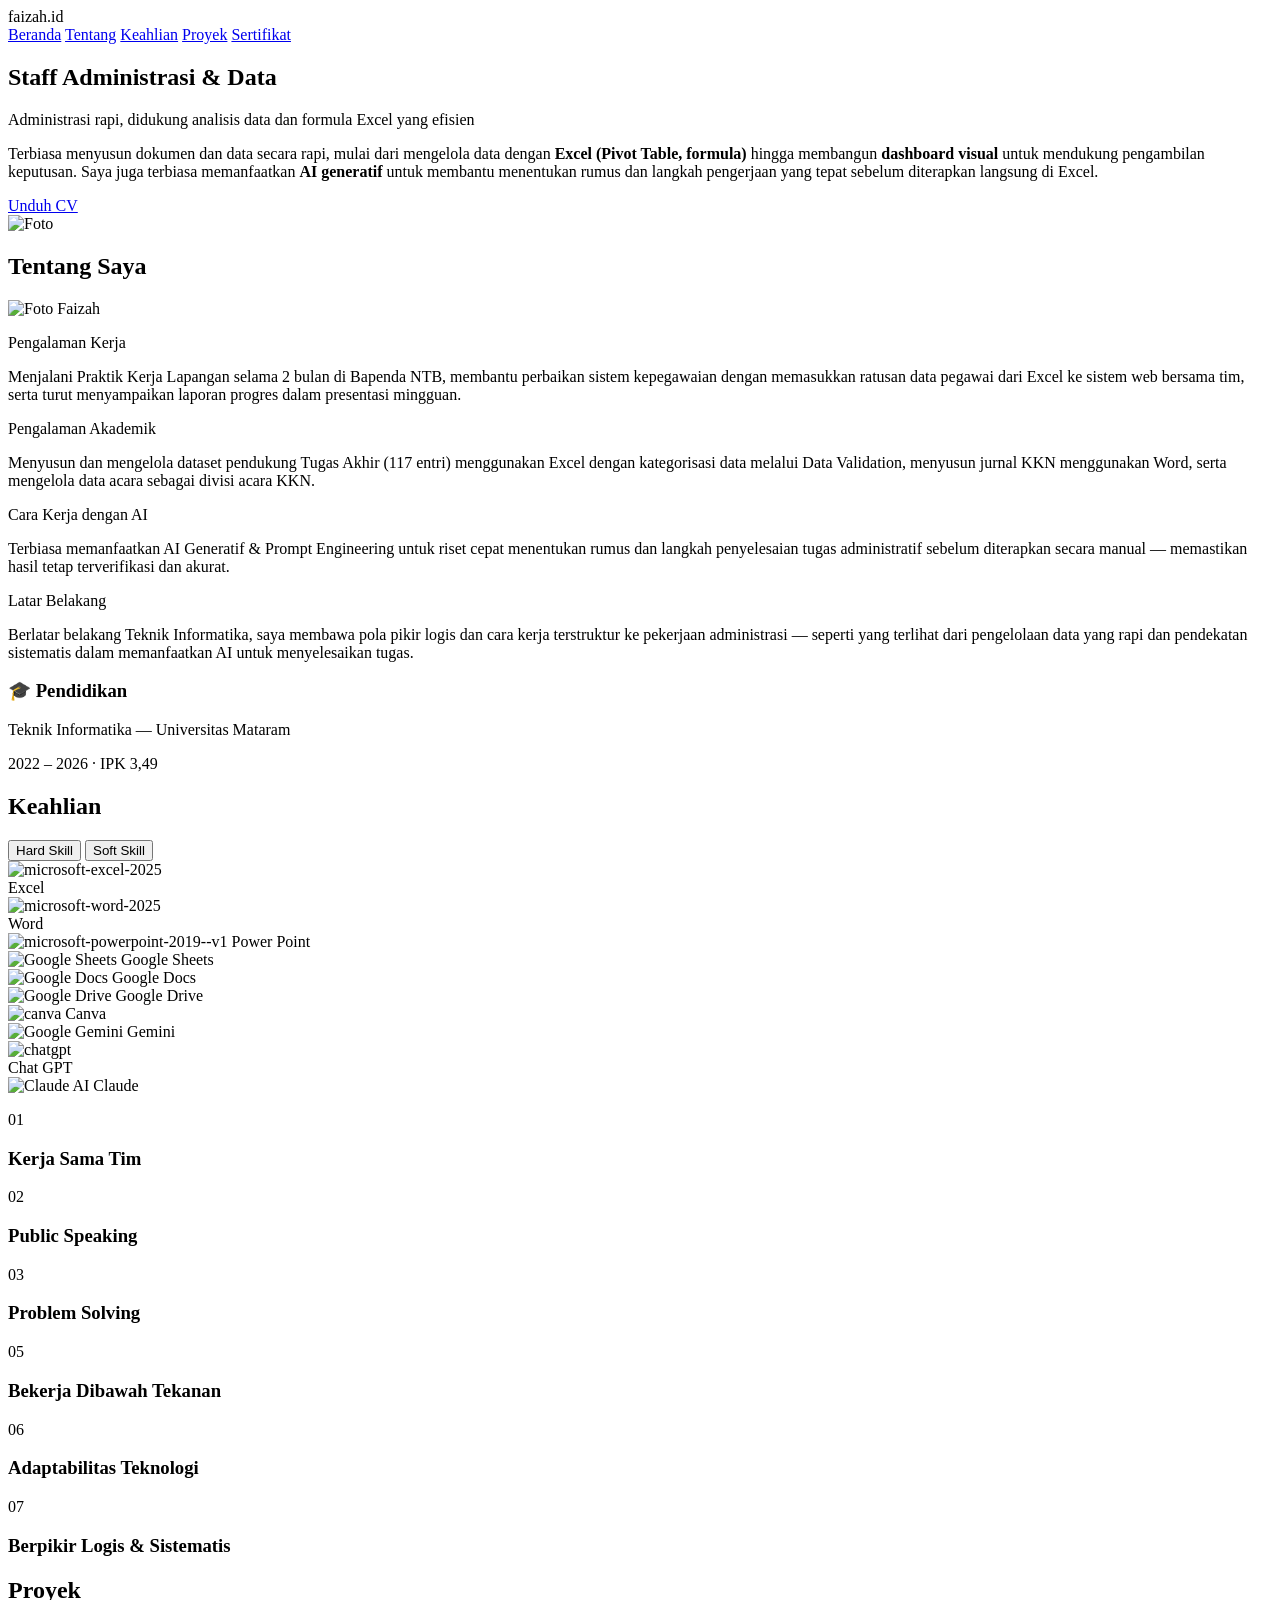
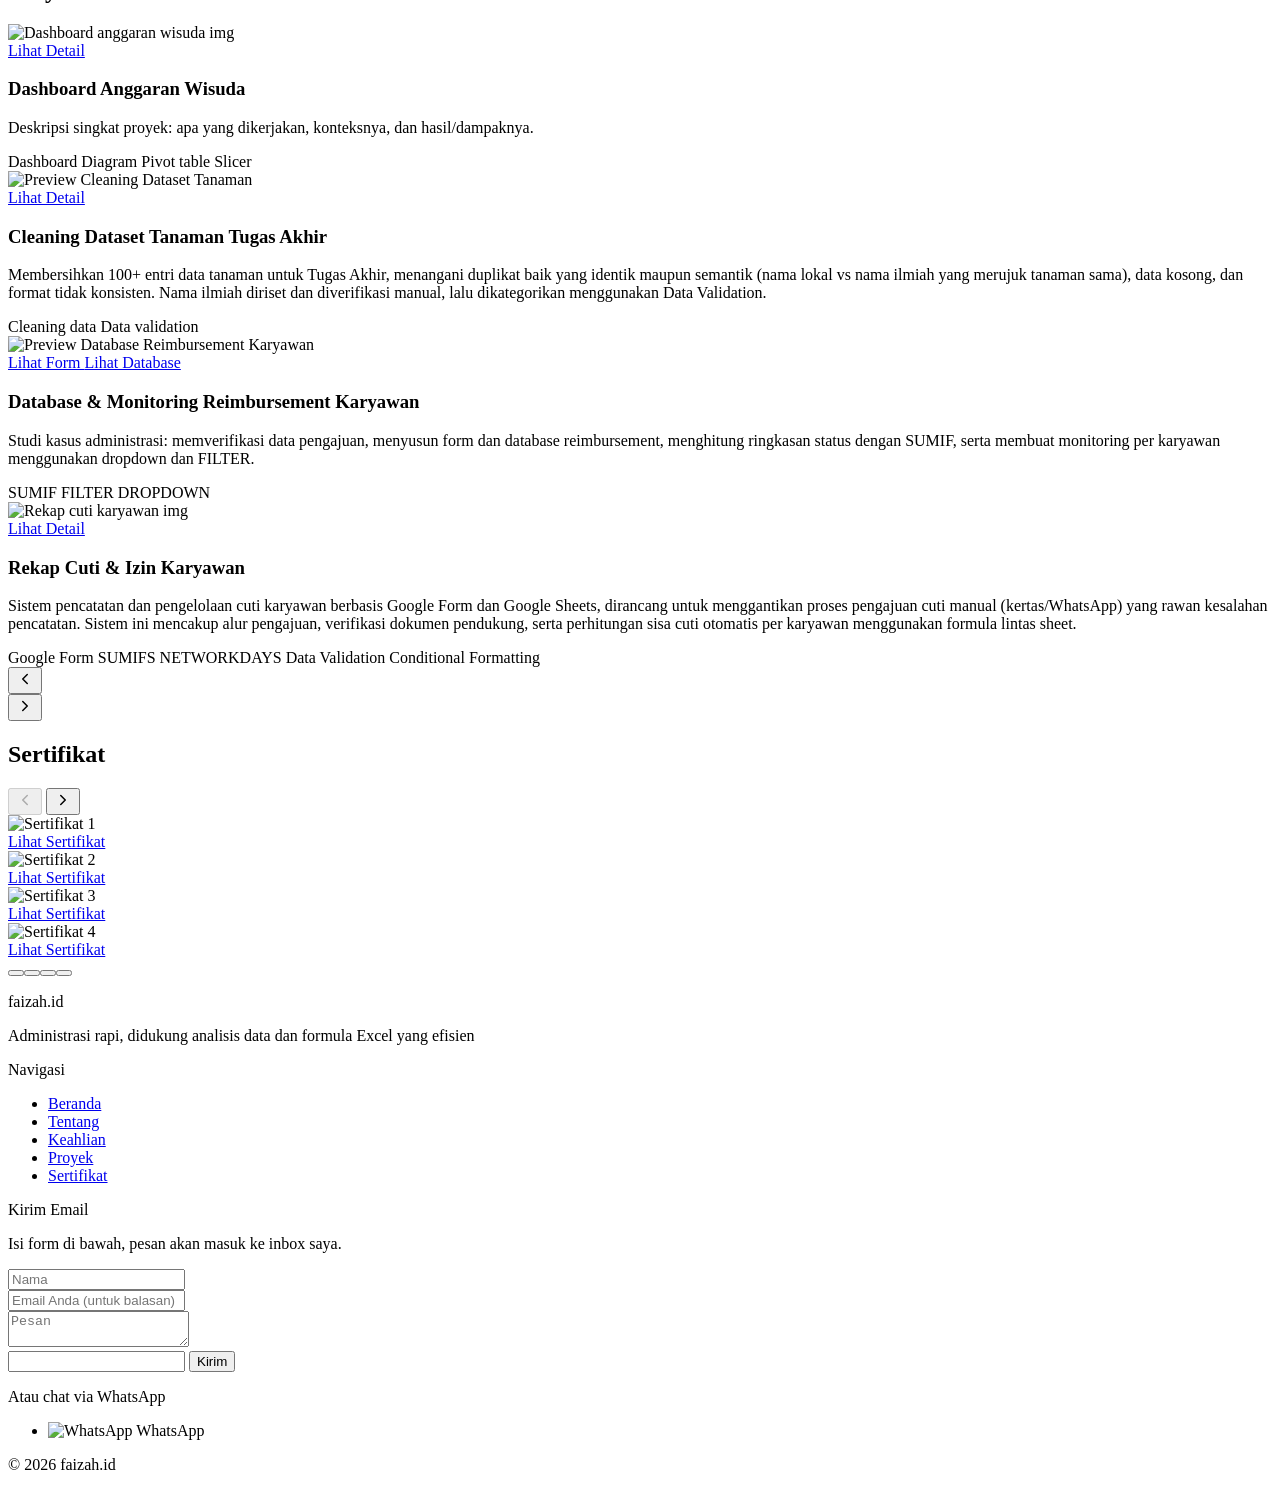
==== index.html @ d1ff630a "update" ====
<!DOCTYPE html>
<html lang="id">
<head>
  <meta charset="UTF-8" />
  <meta name="viewport" content="width=device-width, initial-scale=1.0" />
  <title>Faizah Portofolio</title>
  <link rel="stylesheet" href="./output.css" />
</head>
<body class="font-body antialiased">

  <!-- NAVBAR -->
<header class="sticky top-0 z-50 bg-paper/90 backdrop-blur border-b border-line">
  <nav class="max-w-5xl mx-auto flex items-center justify-between px-6 py-4">
    <span class="font-mono text-sm tracking-widest text-folder">faizah.id</span>
    <div class="hidden sm:flex gap-1">
      <a href="#beranda" data-nav-link class="nav-link px-4 py-2 text-sm font-medium border-b-2 border-transparent text-ink/70 hover:text-ink transition">Beranda</a>
      <a href="#tentang" data-nav-link class="nav-link px-4 py-2 text-sm font-medium border-b-2 border-transparent text-ink/70 hover:text-ink transition">Tentang</a>
      <a href="#keahlian" data-nav-link class="nav-link px-4 py-2 text-sm font-medium border-b-2 border-transparent text-ink/70 hover:text-ink transition">Keahlian</a>
      <a href="#proyek" data-nav-link class="nav-link px-4 py-2 text-sm font-medium border-b-2 border-transparent text-ink/70 hover:text-ink transition">Proyek</a>
      <a href="#sertifikat" data-nav-link class="nav-link px-4 py-2 text-sm font-medium border-b-2 border-transparent text-ink/70 hover:text-ink transition">Sertifikat</a>
    </div>
  </nav>
</header>

  <main>
    <!-- ========== BERANDA ========== -->
    <section id="beranda" class="max-w-5xl mx-auto px-6 pt-20 pb-24">
      <div class="grid sm:grid-cols-[1fr_auto] gap-10 items-center">
        <div>
          <h1 class="font-display text-4xl sm:text-5xl leading-tight text-ink mb-3">
            Staff Administrasi & Data
          </h1>
            <p class="text-lg sm:text-xl text-folder font-medium mb-6">
              Administrasi rapi, didukung analisis data dan formula Excel yang efisien
            </p>
            <p class="text-ink/70 max-w-lg mb-8 leading-relaxed text-justify">
              Terbiasa menyusun dokumen dan data secara rapi, mulai dari mengelola data dengan
              <strong class="text-ink font-semibold">Excel (Pivot Table, formula)</strong> hingga membangun
              <strong class="text-ink font-semibold">dashboard visual</strong> untuk mendukung pengambilan keputusan.
              Saya juga terbiasa memanfaatkan <strong class="text-ink font-semibold">AI generatif</strong> untuk membantu
              menentukan rumus dan langkah pengerjaan yang tepat sebelum diterapkan langsung di Excel.
            </p>
          <a href="asset/CV_Faizah_Admin_V1.pdf" download
             class="inline-flex items-center gap-2 bg-folder text-paper px-6 py-3 rounded-full font-semibold hover:bg-ink transition">
            Unduh CV
          </a>
        </div>

        <!-- Foto -->
        <div class="justify-self-center sm:justify-self-end">
          <div class="w-56 sm:w-72 aspect-[4/5] rounded-2xl overflow-hidden shadow-xl">
            <img src="img/my formal pic.png" alt="Foto" class="w-full h-full object-cover object-top" />
          </div>
        </div>
      </div>
    </section>

    <!-- ========== TENTANG SAYA ========== -->
    <section id="tentang" class="border-t border-line bg-white/40">
      <div class="max-w-5xl mx-auto px-6 py-20">
        <h2 class="font-display text-3xl text-ink mb-10">Tentang Saya</h2>
        <div class="grid sm:grid-cols-[240px_1fr] gap-10">

          <!-- Foto -->
          <div class="sm:sticky sm:top-24 self-start flex justify-center">
            <div class="flex flex-col items-center">
              <!-- Tali lanyard: lebih tipis & panjang -->
              <div class="w-3 h-24 bg-folder rounded-t-full"></div>
              <div class="w-56 bg-white rounded-xl shadow-2xl overflow-hidden pb-4 -mt-1"> <!-- Body Card/Badan Kartu -->

                <div class="flex justify-center pt-4 pb-3"> <!-- Lubang buat tali lanyard nya -->
                  <div class="w-9 h-3.5 rounded-full border-2 border-line bg-paper"></div>
                </div>
                <div class="px-3"> <!-- Foto -->
                  <div class="aspect-[4/5] rounded-md overflow-hidden">
                    <img src="img/my formal pic.png" alt="Foto Faizah"
                        class="w-full h-full object-cover object-top" />
                  </div>
                </div>

              </div>
            </div>
          </div>

          <!-- Teks -->
          <div>
            <div class="space-y-4">
              <div class="border-l-2 border-folder pl-4">
                <p class="font-mono text-xs text-stamp uppercase tracking-wide mb-1">Pengalaman Kerja</p>
                <p class="text-ink/70 leading-relaxed">
                  Menjalani Praktik Kerja Lapangan selama 2 bulan di
                  <span class="font-semibold text-ink">Bapenda NTB</span>, membantu perbaikan sistem
                  kepegawaian dengan memasukkan ratusan data pegawai dari Excel ke sistem web bersama
                  tim, serta turut menyampaikan laporan progres dalam presentasi mingguan.
                </p>
              </div>

              <div class="border-l-2 border-folder pl-4">
                <p class="font-mono text-xs text-stamp uppercase tracking-wide mb-1">Pengalaman Akademik</p>
                <p class="text-ink/70 leading-relaxed">
                  Menyusun dan mengelola dataset pendukung Tugas Akhir (117 entri) menggunakan
                  <span class="font-semibold text-ink">Excel</span> dengan kategorisasi data melalui
                  Data Validation, menyusun <span class="font-semibold text-ink">jurnal KKN</span>
                  menggunakan <span class="font-semibold text-ink">Word</span>, serta mengelola data
                  acara sebagai divisi acara KKN.
                </p>
              </div>

              <div class="border-l-2 border-folder pl-4">
                <p class="font-mono text-xs text-stamp uppercase tracking-wide mb-1">Cara Kerja dengan AI</p>
                <p class="text-ink/70 leading-relaxed">
                  Terbiasa memanfaatkan <span class="font-semibold text-ink">AI Generatif & Prompt Engineering</span>
                  untuk riset cepat menentukan rumus dan langkah penyelesaian tugas administratif
                  sebelum diterapkan secara manual — memastikan hasil tetap terverifikasi dan akurat.
                </p>
              </div>

              <div class="border-l-2 border-folder pl-4">
                <p class="font-mono text-xs text-stamp uppercase tracking-wide mb-1">Latar Belakang</p>
                <p class="text-ink/70 leading-relaxed">
                  Berlatar belakang <span class="font-semibold text-ink">Teknik Informatika</span>,
                  saya membawa pola pikir logis dan cara kerja terstruktur ke pekerjaan administrasi
                  — seperti yang terlihat dari pengelolaan data yang rapi dan pendekatan sistematis
                  dalam memanfaatkan AI untuk menyelesaikan tugas.
                </p>
              </div>

            </div>

            <!-- Pendidikan -->
            <div class="pt-8 mt-8 border-t border-line">
              <h3 class="font-mono text-xs text-stamp uppercase tracking-wide mb-2">🎓 Pendidikan</h3>
              <p class="text-ink font-medium leading-relaxed">
                Teknik Informatika &mdash; Universitas Mataram
              </p>
              <p class="text-ink/60 text-sm mt-1">2022 &ndash; 2026 &middot; IPK 3,49</p>
            </div>
          </div>

        </div>
      </div>
    </section>

    <!-- ========== KEAHLIAN ========== -->
    <section id="keahlian" class="border-t border-line">
      <div class="max-w-5xl mx-auto px-6 py-20">
        <h2 class="font-display text-3xl text-ink mb-8">Keahlian</h2>

        <!-- Tab switcher -->
        <div class="flex gap-2 mb-12 border-b border-line">
          <button type="button" data-tab="hard"
            class="tab-btn px-5 py-3 font-mono text-xs tracking-[0.2em] uppercase text-ink border-b-2 border-folder -mb-px">
            Hard Skill
          </button>
          <button type="button" data-tab="soft"
            class="tab-btn px-5 py-3 font-mono text-xs tracking-[0.2em] uppercase text-ink/50 border-b-2 border-transparent -mb-px hover:text-ink/80 transition">
            Soft Skill
          </button>
        </div>

        <!-- HARD SKILL -->
        <div id="panel-hard" class="tab-panel">
          <div class="flex flex-wrap gap-x-10 gap-y-8 justify-start">

            <div class="group flex flex-col items-center gap-2 transition-transform duration-300 hover:-translate-y-2">
              <div class="w-12 h-12 flex items-center justify-center">
                <img src="https://img.icons8.com/color/48/microsoft-excel-2025.png" alt="microsoft-excel-2025" class="w-12 h-12 drop-shadow-md" />
              </div>
              <span class="text-xs text-ink/60 group-hover:text-ink transition">Excel</span>
            </div>

            <div class="group flex flex-col items-center gap-2 transition-transform duration-300 hover:-translate-y-2">
              <div class="w-12 h-12 flex items-center justify-center">
                <img src="https://img.icons8.com/fluency/48/microsoft-word-2025.png" alt="microsoft-word-2025" class="w-12 h-12 drop-shadow-md" />
              </div>
              <span class="text-xs text-ink/60 group-hover:text-ink transition">Word</span>
            </div>

            <div class="group flex flex-col items-center gap-2 transition-transform duration-300 hover:-translate-y-2">
              <img src="https://img.icons8.com/color/48/microsoft-powerpoint-2019--v1.png" alt="microsoft-powerpoint-2019--v1" class="w-12 h-12 drop-shadow-md" />
              <span class="text-xs text-ink/60 group-hover:text-ink transition">Power Point</span>
            </div>

            <div class="group flex flex-col items-center gap-2 transition-transform duration-300 hover:-translate-y-2">
              <img src="https://cdn.simpleicons.org/googlesheets" alt="Google Sheets" class="w-12 h-12 drop-shadow-md" />
              <span class="text-xs text-ink/60 group-hover:text-ink transition">Google Sheets</span>
            </div>

            <div class="group flex flex-col items-center gap-2 transition-transform duration-300 hover:-translate-y-2">
              <img src="https://cdn.simpleicons.org/googledocs" alt="Google Docs" class="w-12 h-12 drop-shadow-md" />
              <span class="text-xs text-ink/60 group-hover:text-ink transition">Google Docs</span>
            </div>

            <div class="group flex flex-col items-center gap-2 transition-transform duration-300 hover:-translate-y-2">
              <img src="https://img.icons8.com/color/48/google-drive--v1.png" alt="Google Drive" class="w-12 h-12 drop-shadow-md" />
              <span class="text-xs text-ink/60 group-hover:text-ink transition">Google Drive</span>
            </div>

            <div class="group flex flex-col items-center gap-2 transition-transform duration-300 hover:-translate-y-2">
              <img src="https://img.icons8.com/fluency/48/canva.png" alt="canva" class="w-12 h-12 drop-shadow-md" />
              <span class="text-xs text-ink/60 group-hover:text-ink transition">Canva</span>
            </div>

            <div class="group flex flex-col items-center gap-2 transition-transform duration-300 hover:-translate-y-2">
              <img src="https://cdn.simpleicons.org/googlegemini" alt="Google Gemini" class="w-12 h-12 drop-shadow-md" />
              <span class="text-xs text-ink/60 group-hover:text-ink transition">Gemini</span>
            </div>

            <div class="group flex flex-col items-center gap-2 transition-transform duration-300 hover:-translate-y-2">
              <div class="w-12 h-12 flex items-center justify-center">
                <img src="https://img.icons8.com/ios/50/chatgpt.png" alt="chatgpt" class="w-12 h-12 drop-shadow-md" />
              </div>
              <span class="text-xs text-ink/60 group-hover:text-ink transition">Chat GPT</span>
            </div>

            <div class="group flex flex-col items-center gap-2 transition-transform duration-300 hover:-translate-y-2">
              <img src="https://cdn.simpleicons.org/claude" alt="Claude AI" class="w-12 h-12 drop-shadow-md" />
              <span class="text-xs text-ink/60 group-hover:text-ink transition">Claude</span>
            </div>

            <!-- <div class="group flex flex-col items-center gap-2 transition-transform duration-300 hover:-translate-y-2">
              <img src="https://img.icons8.com/color/48/trello.png" alt="trello" class="w-12 h-12 drop-shadow-md" />
              <span class="text-xs text-ink/60 group-hover:text-ink transition">Trello</span>
            </div> -->

          </div>
        </div>

        <!-- SOFT SKILL -->
        <div id="panel-soft" class="tab-panel hidden">
          <div class="grid sm:grid-cols-3 gap-y-8 gap-x-6">

            <div class="border-l-2 border-ink/20 pl-4">
              <p class="font-mono text-xs text-stamp mb-1">01</p>
              <h3 class="font-medium text-ink">Kerja Sama Tim</h3>
            </div>

            <div class="border-l-2 border-ink/20 pl-4">
              <p class="font-mono text-xs text-stamp mb-1">02</p>
              <h3 class="font-medium text-ink">Public Speaking</h3>
            </div>

            <div class="border-l-2 border-ink/20 pl-4">
              <p class="font-mono text-xs text-stamp mb-1">03</p>
              <h3 class="font-medium text-ink">Problem Solving</h3>
            </div>

            <div class="border-l-2 border-ink/20 pl-4">
              <p class="font-mono text-xs text-stamp mb-1">05</p>
              <h3 class="font-medium text-ink">Bekerja Dibawah Tekanan</h3>
            </div>

            <div class="border-l-2 border-ink/20 pl-4">
              <p class="font-mono text-xs text-stamp mb-1">06</p>
              <h3 class="font-medium text-ink">Adaptabilitas Teknologi</h3>
            </div>

            <div class="border-l-2 border-ink/20 pl-4">
              <p class="font-mono text-xs text-stamp mb-1">07</p>
              <h3 class="font-medium text-ink">Berpikir Logis & Sistematis</h3>
            </div>

          </div>
        </div>

      </div>
    </section>

    <!-- ========== PROJECT ========== -->
    <section id="proyek" class="border-t border-line bg-white/40">
      <div class="max-w-5xl mx-auto px-6 py-20">
        <h2 class="font-display text-3xl text-ink mb-3">Proyek</h2>

        <div id="proyek-track" class="grid grid-cols-1 sm:grid-cols-2 gap-y-8 gap-x-6 items-stretch">

          <!-- Proyek 01 -->
          <div class="relative bg-white/70 border border-line rounded-xl p-4 sm:p-6 hover:shadow-lg transition group h-full flex flex-col">
            <div class="relative rounded-lg overflow-hidden border border-line mb-4">
              <img src="img/Dashboard anggaran wisuda.png" alt="Dashboard anggaran wisuda img"
                class="w-full h-auto object-cover">
              <div class="absolute inset-0 bg-ink/0 group-hover:bg-ink/70 transition duration-300 flex items-center justify-center gap-3 opacity-0 group-hover:opacity-100">
                <a href="https://docs.google.com/spreadsheets/d/1Yrrp0Q8QytsOPbEtKIxzC9AzaXpOcTlv3xAIYnbxeqE/edit?usp=sharing" target="_blank" rel="noopener"
                  class="font-mono text-xs uppercase tracking-wide bg-paper text-ink px-3 py-2 rounded-full hover:bg-stamp hover:text-paper transition">
                  Lihat Detail
                </a>
              </div>
            </div>
            <h3 class="font-display text-lg sm:text-xl text-ink mb-2">Dashboard Anggaran Wisuda</h3>
            <p class="text-ink/70 text-sm leading-relaxed mb-4">
              Deskripsi singkat proyek: apa yang dikerjakan, konteksnya, dan hasil/dampaknya.
            </p>
            <div class="flex flex-wrap gap-2 mt-auto">
              <span class="font-mono text-[11px] text-ink/60 border border-line rounded-full px-2.5 py-1">Dashboard</span>
              <span class="font-mono text-[11px] text-ink/60 border border-line rounded-full px-2.5 py-1">Diagram</span>
              <span class="font-mono text-[11px] text-ink/60 border border-line rounded-full px-2.5 py-1">Pivot table</span>
              <span class="font-mono text-[11px] text-ink/60 border border-line rounded-full px-2.5 py-1">Slicer</span>
            </div>
          </div>

          <!-- Proyek 02 -->
          <div class="relative bg-white/70 border border-line rounded-xl p-4 sm:p-6 hover:shadow-lg transition group h-full flex flex-col">
            <div class="relative rounded-lg overflow-hidden border border-line mb-4">
              <img src="img/dataset ta.png" alt="Preview Cleaning Dataset Tanaman"
                class="w-full h-auto object-cover">
              <div class="absolute inset-0 bg-ink/0 group-hover:bg-ink/70 transition duration-300 flex items-center justify-center gap-3 opacity-0 group-hover:opacity-100">
                <a href="https://docs.google.com/spreadsheets/d/1yTscXUXiSCeAkAlV5gm05zhw-xfwl49J/edit?usp=sharing&ouid=101377189574566930916&rtpof=true&sd=true" target="_blank" rel="noopener"
                  class="font-mono text-xs uppercase tracking-wide bg-paper text-ink px-3 py-2 rounded-full hover:bg-stamp hover:text-paper transition">
                  Lihat Detail
                </a>
              </div>
            </div>
            <h3 class="font-display text-lg sm:text-xl text-ink mb-2">Cleaning Dataset Tanaman Tugas Akhir</h3>
            <p class="text-ink/70 text-sm leading-relaxed mb-4">
              Membersihkan 100+ entri data tanaman untuk Tugas Akhir, menangani duplikat baik yang identik maupun semantik
              (nama lokal vs nama ilmiah yang merujuk tanaman sama), data kosong, dan format tidak konsisten. Nama ilmiah
              diriset dan diverifikasi manual, lalu dikategorikan menggunakan Data Validation.
            </p>
            <div class="flex flex-wrap gap-2 mt-auto">
              <span class="font-mono text-[11px] text-ink/60 border border-line rounded-full px-2.5 py-1">Cleaning data</span>
              <span class="font-mono text-[11px] text-ink/60 border border-line rounded-full px-2.5 py-1">Data validation</span>
            </div>
          </div>

          <!-- Proyek 03 -->
          <div class="relative bg-white/70 border border-line rounded-xl p-4 sm:p-6 hover:shadow-lg transition group h-full flex flex-col">
            <div class="relative rounded-lg overflow-hidden border border-line mb-4">
              <img src="img/reimbursement-preview.png" alt="Preview Database Reimbursement Karyawan"
                class="w-full h-auto object-cover">
              <div class="absolute inset-0 bg-ink/0 group-hover:bg-ink/70 transition duration-300 flex items-center justify-center gap-3 opacity-0 group-hover:opacity-100">
                <a href="https://drive.google.com/file/d/1FpbFPKpKb0tJSlyMZDYEvzj8rvY9SXMG/view?usp=sharing" target="_blank" rel="noopener"
                  class="font-mono text-xs uppercase tracking-wide bg-paper text-ink px-3 py-2 rounded-full hover:bg-stamp hover:text-paper transition">
                  Lihat Form
                </a>
                <a href="https://docs.google.com/spreadsheets/d/1JGG66uH0DVC92kK6Ur9WG70ARpMz9wiu/edit?usp=sharing&ouid=101377189574566930916&rtpof=true&sd=true" target="_blank" rel="noopener"
                  class="font-mono text-xs uppercase tracking-wide bg-paper text-ink px-3 py-2 rounded-full hover:bg-stamp hover:text-paper transition">
                  Lihat Database
                </a>
              </div>
            </div>
            <h3 class="font-display text-lg sm:text-xl text-ink mb-2">Database & Monitoring Reimbursement Karyawan</h3>
            <p class="text-ink/70 text-sm leading-relaxed mb-4">
              Studi kasus administrasi: memverifikasi data pengajuan, menyusun form dan database
              reimbursement, menghitung ringkasan status dengan SUMIF, serta membuat monitoring
              per karyawan menggunakan dropdown dan FILTER.
            </p>
            <div class="flex flex-wrap gap-2 mt-auto">
              <span class="font-mono text-[11px] text-ink/60 border border-line rounded-full px-2.5 py-1">SUMIF</span>
              <span class="font-mono text-[11px] text-ink/60 border border-line rounded-full px-2.5 py-1">FILTER</span>
              <span class="font-mono text-[11px] text-ink/60 border border-line rounded-full px-2.5 py-1">DROPDOWN</span>
            </div>
          </div>

          <!-- Proyek 04 -->
          <div class="relative bg-white/70 border border-line rounded-xl p-4 sm:p-6 hover:shadow-lg transition group h-full flex flex-col">
            <div class="relative rounded-lg overflow-hidden border border-line mb-4">
              <img src="img/cuti karyawan.png" alt="Rekap cuti karyawan img"
                class="w-full h-auto object-cover">
              <div class="absolute inset-0 bg-ink/0 group-hover:bg-ink/70 transition duration-300 flex items-center justify-center gap-3 opacity-0 group-hover:opacity-100">
                <a href="https://docs.google.com/spreadsheets/d/1zW0wtCckemQgZEGk6Dw6CmnP6dt7Adti_k2T1EJnOD0/edit?usp=sharing" target="_blank" rel="noopener"
                  class="font-mono text-xs uppercase tracking-wide bg-paper text-ink px-3 py-2 rounded-full hover:bg-stamp hover:text-paper transition">
                  Lihat Detail
                </a>
              </div>
            </div>
            <h3 class="font-display text-lg sm:text-xl text-ink mb-2">Rekap Cuti & Izin Karyawan</h3>
            <p class="text-ink/70 text-sm leading-relaxed mb-4">
              Sistem pencatatan dan pengelolaan cuti karyawan berbasis Google Form dan Google Sheets, dirancang untuk menggantikan proses pengajuan cuti manual (kertas/WhatsApp) yang rawan kesalahan pencatatan.
              Sistem ini mencakup alur pengajuan, verifikasi dokumen pendukung, serta perhitungan sisa cuti otomatis per karyawan menggunakan formula lintas sheet.
            </p>
            <div class="flex flex-wrap gap-2 mt-auto">
              <span class="font-mono text-[11px] text-ink/60 border border-line rounded-full px-2.5 py-1">Google Form</span>
              <span class="font-mono text-[11px] text-ink/60 border border-line rounded-full px-2.5 py-1">SUMIFS</span>
              <span class="font-mono text-[11px] text-ink/60 border border-line rounded-full px-2.5 py-1">NETWORKDAYS</span>
              <span class="font-mono text-[11px] text-ink/60 border border-line rounded-full px-2.5 py-1">Data Validation</span>
              <span class="font-mono text-[11px] text-ink/60 border border-line rounded-full px-2.5 py-1">Conditional Formatting</span>
            </div>
          </div>

        </div>

        <!-- Pagination Proyek (otomatis muncul kalau proyek > 4) -->
        <div id="proyek-pagination" class="hidden items-center justify-center gap-4 mt-10">
          <button type="button" id="proyek-prev" aria-label="Proyek sebelumnya"
                  class="w-10 h-10 flex items-center justify-center rounded-full
                        bg-paper/90 border border-line text-ink/60
                        hover:bg-ink hover:text-paper hover:border-ink
                        disabled:opacity-30 disabled:pointer-events-none transition">
            <svg width="18" height="18" viewBox="0 0 24 24" fill="none" stroke="currentColor" stroke-width="2" stroke-linecap="round" stroke-linejoin="round">
              <polyline points="15 18 9 12 15 6"></polyline>
            </svg>
          </button>

          <div id="proyek-dots" class="flex items-center gap-2"></div>

          <button type="button" id="proyek-next" aria-label="Proyek selanjutnya"
                  class="w-10 h-10 flex items-center justify-center rounded-full
                        bg-paper/90 border border-line text-ink/60
                        hover:bg-ink hover:text-paper hover:border-ink
                        disabled:opacity-30 disabled:pointer-events-none transition">
            <svg width="18" height="18" viewBox="0 0 24 24" fill="none" stroke="currentColor" stroke-width="2" stroke-linecap="round" stroke-linejoin="round">
              <polyline points="9 18 15 12 9 6"></polyline>
            </svg>
          </button>
        </div>

      </div>
    </section>

    <!-- ========== SERTIFIKAT ========== -->
    <section id="sertifikat" class="border-t border-line bg-white/40">
      <div class="max-w-5xl mx-auto px-6 py-20">
        <h2 class="font-display text-3xl text-ink mb-10">Sertifikat</h2>

        <div class="relative max-w-2xl mx-auto">

          <!-- Panah kiri / Previous -->
          <button type="button" id="cert-prev" aria-label="Sertifikat sebelumnya"
                  class="absolute left-0 sm:-left-14 top-1/2 -translate-y-1/2 z-10
                         w-10 h-10 flex items-center justify-center rounded-full
                         bg-paper/90 border border-line text-ink/60
                         hover:bg-ink hover:text-paper hover:border-ink
                         disabled:opacity-30 disabled:pointer-events-none transition">
            <svg width="18" height="18" viewBox="0 0 24 24" fill="none" stroke="currentColor" stroke-width="2" stroke-linecap="round" stroke-linejoin="round">
              <polyline points="15 18 9 12 15 6"></polyline>
            </svg>
          </button>

          <!-- Panah kanan / Next-->
          <button type="button" id="cert-next" aria-label="Sertifikat selanjutnya"
                  class="absolute right-0 sm:-right-14 top-1/2 -translate-y-1/2 z-10
                         w-10 h-10 flex items-center justify-center rounded-full
                         bg-paper/90 border border-line text-ink/60
                         hover:bg-ink hover:text-paper hover:border-ink
                         disabled:opacity-30 disabled:pointer-events-none transition">
            <svg width="18" height="18" viewBox="0 0 24 24" fill="none" stroke="currentColor" stroke-width="2" stroke-linecap="round" stroke-linejoin="round">
              <polyline points="9 18 15 12 9 6"></polyline>
            </svg>
          </button>

          <!-- Gambar sertifikat & Link -->
          <div class="cert-page relative rounded-xl overflow-hidden border border-line shadow-lg group" data-page="1">
            <img src="img/Pivot table - myskill.png" alt="Sertifikat 1" class="w-full h-auto object-cover" />
            <div class="absolute inset-0 bg-ink/0 group-hover:bg-ink/70 transition duration-300 flex items-center justify-center opacity-0 group-hover:opacity-100">
              <a href="https://drive.google.com/file/d/1VvDACkk1XPNtqGVkRxUbU92-_Vt6lZ_T/view?usp=sharing" target="_blank" rel="noopener"
                 class="font-mono text-xs uppercase tracking-wide bg-paper text-ink px-4 py-2 rounded-full hover:bg-stamp hover:text-paper transition">
                Lihat Sertifikat
              </a>
            </div>
          </div>

          <div class="cert-page hidden relative rounded-xl overflow-hidden border border-line shadow-lg group" data-page="2">
            <img src="img/Simple learn-Introduction to MS Excel.jpg" alt="Sertifikat 2" class="w-full h-auto object-cover" />
            <div class="absolute inset-0 bg-ink/0 group-hover:bg-ink/70 transition duration-300 flex items-center justify-center opacity-0 group-hover:opacity-100">
              <a href="https://drive.google.com/file/d/15Qot26vr8VB9oXvzwuWy2qDZ7jJrytUg/view?usp=sharing" target="_blank" rel="noopener"
                 class="font-mono text-xs uppercase tracking-wide bg-paper text-ink px-4 py-2 rounded-full hover:bg-stamp hover:text-paper transition">
                Lihat Sertifikat
              </a>
            </div>
          </div>

          <div class="cert-page hidden relative rounded-xl overflow-hidden border border-line shadow-lg group" data-page="3">
            <img src="img/kepesertaan - yec.co.id.jpg" alt="Sertifikat 3" class="w-full h-auto object-cover" />
            <div class="absolute inset-0 bg-ink/0 group-hover:bg-ink/70 transition duration-300 flex items-center justify-center opacity-0 group-hover:opacity-100">
              <a href="https://drive.google.com/file/d/1k-FQVNGBjnyiEohbMYBVnamCLWzsC9UZ/view?usp=sharing" target="_blank" rel="noopener"
                 class="font-mono text-xs uppercase tracking-wide bg-paper text-ink px-4 py-2 rounded-full hover:bg-stamp hover:text-paper transition">
                Lihat Sertifikat
              </a>
            </div>
          </div>

          <div class="cert-page hidden relative rounded-xl overflow-hidden border border-line shadow-lg group" data-page="4">
            <img src="img/Simple learn-Excel Automation using ChatGPT.jpg" alt="Sertifikat 4" class="w-full h-auto object-cover" />
            <div class="absolute inset-0 bg-ink/0 group-hover:bg-ink/70 transition duration-300 flex items-center justify-center opacity-0 group-hover:opacity-100">
              <a href="https://drive.google.com/file/d/1YUZSyyD00BxmT_BsqkIpqy-JAt3euUTr/view?usp=sharing" target="_blank" rel="noopener"
                 class="font-mono text-xs uppercase tracking-wide bg-paper text-ink px-4 py-2 rounded-full hover:bg-stamp hover:text-paper transition">
                Lihat Sertifikat
              </a>
            </div>
          </div>

          <!-- Indikator titik -->
          <div id="cert-dots" class="flex items-center justify-center gap-2 mt-6"></div>

        </div>
      </div>
    </section>
  </main>

    <!-- ========== Footer ========== -->
    <footer class="border-t border-line bg-white/40">
      <div class="max-w-5xl mx-auto px-6 py-12">

        <div class="grid sm:grid-cols-3 gap-8 mb-8">
          <!-- Brand -->
          <div>
            <p class="font-mono text-sm tracking-widest text-folder mb-2">faizah.id</p>
            <p class="text-sm text-ink/60 leading-relaxed">
              Administrasi rapi, didukung analisis data dan formula Excel yang efisien
            </p>
          </div>

          <!-- Navigasi -->
          <div>
            <p class="font-mono text-xs text-stamp uppercase tracking-wide mb-3">Navigasi</p>
            <ul class="space-y-2 text-sm text-ink/60">
              <li><a href="#beranda" class="hover:text-ink transition">Beranda</a></li>
              <li><a href="#tentang" class="hover:text-ink transition">Tentang</a></li>
              <li><a href="#keahlian" class="hover:text-ink transition">Keahlian</a></li>
              <li><a href="#proyek" class="hover:text-ink transition">Proyek</a></li>
              <li><a href="#sertifikat" class="hover:text-ink transition">Sertifikat</a></li>
            </ul>
          </div>

          <!-- Kontak & Form -->
          <div>
            <p class="font-mono text-xs text-stamp uppercase tracking-wide mb-1">Kirim Email</p>
            <p class="text-xs text-ink/50 mb-3">Isi form di bawah, pesan akan masuk ke inbox saya.</p>

            <form action="https://formspree.io/f/xjybbaee" method="POST" class="space-y-3">
              <div>
                <input type="text" name="name" placeholder="Nama" required
                      class="w-full border border-line bg-white/80 px-3 py-2 text-sm rounded-lg
                              focus:outline-none focus:border-stamp/60 transition" />
              </div>
              <div>
                <input type="email" name="email" placeholder="Email Anda (untuk balasan)" required
                      class="w-full border border-line bg-white/80 px-3 py-2 text-sm rounded-lg
                              focus:outline-none focus:border-stamp/60 transition" />
              </div>
              <div>
                <textarea name="message" rows="2" placeholder="Pesan" required
                          class="w-full border border-line bg-white/80 px-3 py-2 text-sm rounded-lg
                                focus:outline-none focus:border-stamp/60 transition resize-none"></textarea>
              </div>
              <input type="text" name="_gotcha" class="hidden" tabindex="-1" autocomplete="off" />
              <button type="submit"
                      class="font-mono text-xs uppercase tracking-wide border border-ink/20 px-4 py-1.5 rounded-lg
                            hover:bg-ink hover:text-white transition">
                Kirim
              </button>
            </form>

            <!-- WhatsApp -->
            <div class="mt-4 pt-4 border-t border-line/40">
              <p class="text-xs text-ink/50 mb-2">Atau chat via WhatsApp</p>
              <ul class="space-y-2 text-sm text-ink/60">
                <li>
                  <a id="wa-link" class="hover:text-ink transition flex items-center gap-2 cursor-pointer">
                    <img src="https://cdn.simpleicons.org/whatsapp" alt="WhatsApp" class="w-4 h-4" />
                    <span>WhatsApp</span>
                  </a>
                </li>
              </ul>
            </div>

          </div>
        </div>

        <div class="pt-6 border-t border-line">
          <p class="text-sm text-ink/50 font-mono">
            &copy; 2026 faizah.id
          </p>
        </div>

      </div>
    </footer>

    <script>
      document.querySelectorAll('.tab-btn').forEach(btn => {
        btn.addEventListener('click', () => {
          document.querySelectorAll('.tab-btn').forEach(b => {
            b.classList.remove('text-ink', 'border-folder');
            b.classList.add('text-ink/50', 'border-transparent');
          });
          btn.classList.remove('text-ink/50', 'border-transparent');
          btn.classList.add('text-ink', 'border-folder');

          // Sembunyikan semua panel
          document.querySelectorAll('.tab-panel').forEach(p => p.classList.add('hidden'));
          // Tampilkan panel yang sesuai
          document.getElementById('panel-' + btn.dataset.tab).classList.remove('hidden');
        });
      });

      (function() {
        var encoded = ['KzYyODc4MjIz', 'MDgxNDY=']; 
        var full = atob(encoded[0] + encoded[1]); 

        var link = document.getElementById('wa-link');
        link.addEventListener('click', function(e) {
          e.preventDefault();
          window.open('https://wa.me/' + full, '_blank');
        });
      })();

      (function() {
        const pages = document.querySelectorAll('.cert-page');
        const total = pages.length;
        let current = 1;

        const prevBtn = document.getElementById('cert-prev');
        const nextBtn = document.getElementById('cert-next');
        const dotsContainer = document.getElementById('cert-dots');

        // Bikin titik indikator sejumlah total sertifikat
        for (let i = 1; i <= total; i++) {
          const dot = document.createElement('button');
          dot.type = 'button';
          dot.setAttribute('aria-label', 'Ke sertifikat ' + i);
          dot.className = 'cert-dot w-2 h-2 rounded-full bg-line transition';
          dot.addEventListener('click', () => { current = i; render(); });
          dotsContainer.appendChild(dot);
        }
        const dots = document.querySelectorAll('.cert-dot');

        function render() {
          pages.forEach(p => p.classList.toggle('hidden', Number(p.dataset.page) !== current));
          dots.forEach((d, i) => {
            d.classList.toggle('bg-folder', i + 1 === current);
            d.classList.toggle('w-6', i + 1 === current);
            d.classList.toggle('bg-line', i + 1 !== current);
          });
          prevBtn.disabled = current === 1;
          nextBtn.disabled = current === total;
        }

        prevBtn.addEventListener('click', () => { if (current > 1) { current--; render(); } });
        nextBtn.addEventListener('click', () => { if (current < total) { current++; render(); } });

        render();
      })();

      (function() {
        const perPage = 4;
        const track = document.getElementById('proyek-track');
        const items = Array.from(track.children);
        const total = items.length;

        // Kalau proyek 4 atau kurang, tidak perlu pagination sama sekali
        if (total <= perPage) return;

        const pageCount = Math.ceil(total / perPage);
        let current = 1;

        const pagination = document.getElementById('proyek-pagination');
        const prevBtn = document.getElementById('proyek-prev');
        const nextBtn = document.getElementById('proyek-next');
        const dotsContainer = document.getElementById('proyek-dots');

        pagination.classList.remove('hidden');
        pagination.classList.add('flex');

        for (let i = 1; i <= pageCount; i++) {
          const dot = document.createElement('button');
          dot.type = 'button';
          dot.setAttribute('aria-label', 'Ke halaman proyek ' + i);
          dot.className = 'proyek-dot w-2 h-2 rounded-full bg-line transition';
          dot.addEventListener('click', () => { current = i; render(); });
          dotsContainer.appendChild(dot);
        }
        const dots = document.querySelectorAll('.proyek-dot');

        function render() {
          items.forEach((item, idx) => {
            const page = Math.floor(idx / perPage) + 1;
            item.classList.toggle('hidden', page !== current);
          });
          dots.forEach((d, i) => {
            d.classList.toggle('bg-folder', i + 1 === current);
            d.classList.toggle('w-6', i + 1 === current);
            d.classList.toggle('bg-line', i + 1 !== current);
          });
          prevBtn.disabled = current === 1;
          nextBtn.disabled = current === pageCount;
        }

        prevBtn.addEventListener('click', () => { if (current > 1) { current--; render(); } });
        nextBtn.addEventListener('click', () => { if (current < pageCount) { current++; render(); } });

        render();
      })();

      (function() {
        const sections = document.querySelectorAll('main section[id]');
        const navLinks = document.querySelectorAll('.nav-link');

        function setActiveLink() {
          let currentSection = '';
          const scrollPos = window.scrollY + 120; // offset untuk sticky navbar

          sections.forEach(section => {
            const top = section.offsetTop;
            const height = section.offsetHeight;
            if (scrollPos >= top && scrollPos < top + height) {
              currentSection = section.getAttribute('id');
            }
          });

          navLinks.forEach(link => {
            link.classList.remove('text-ink', 'border-folder');
            link.classList.add('text-ink/70', 'border-transparent');

            if (link.getAttribute('href') === '#' + currentSection) {
              link.classList.remove('text-ink/70', 'border-transparent');
              link.classList.add('text-ink', 'border-folder');
            }
          });
        }

        window.addEventListener('scroll', setActiveLink);
        window.addEventListener('load', setActiveLink);
      })();
    </script>

</body>
</html>
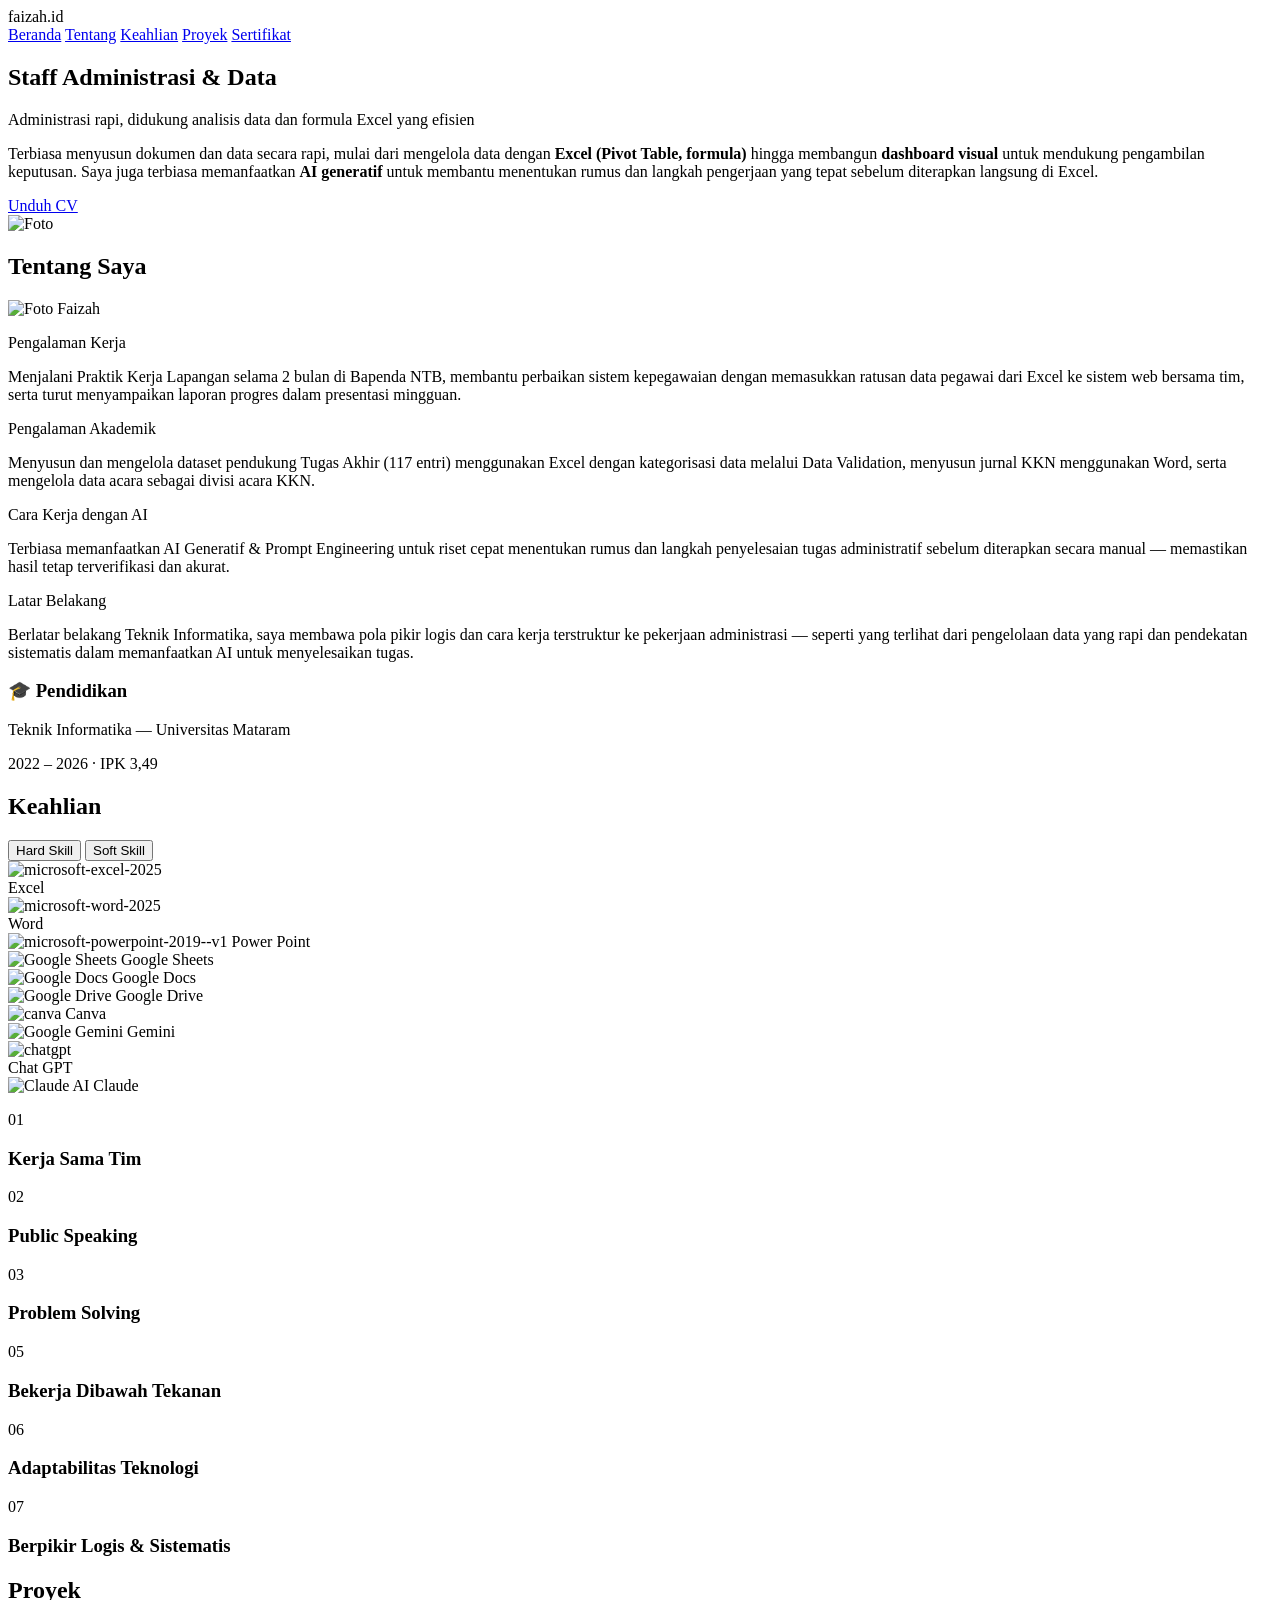
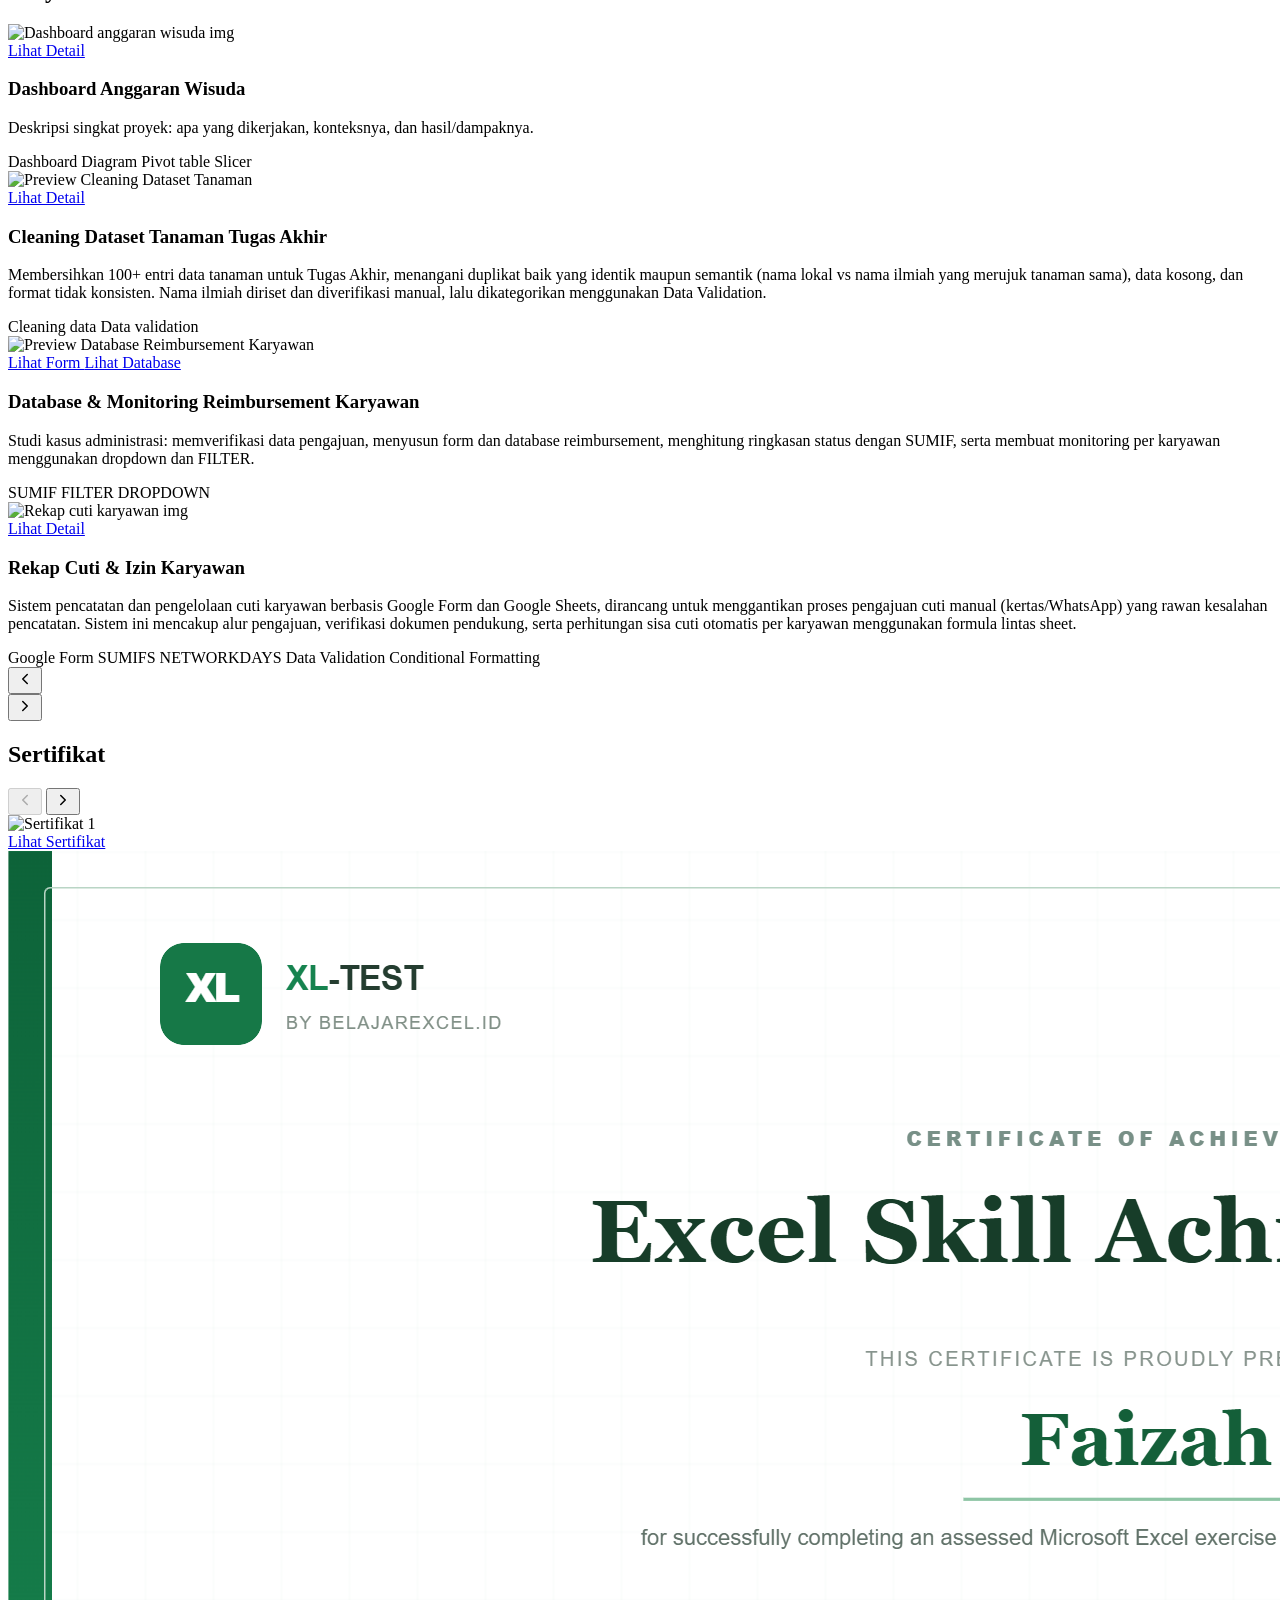
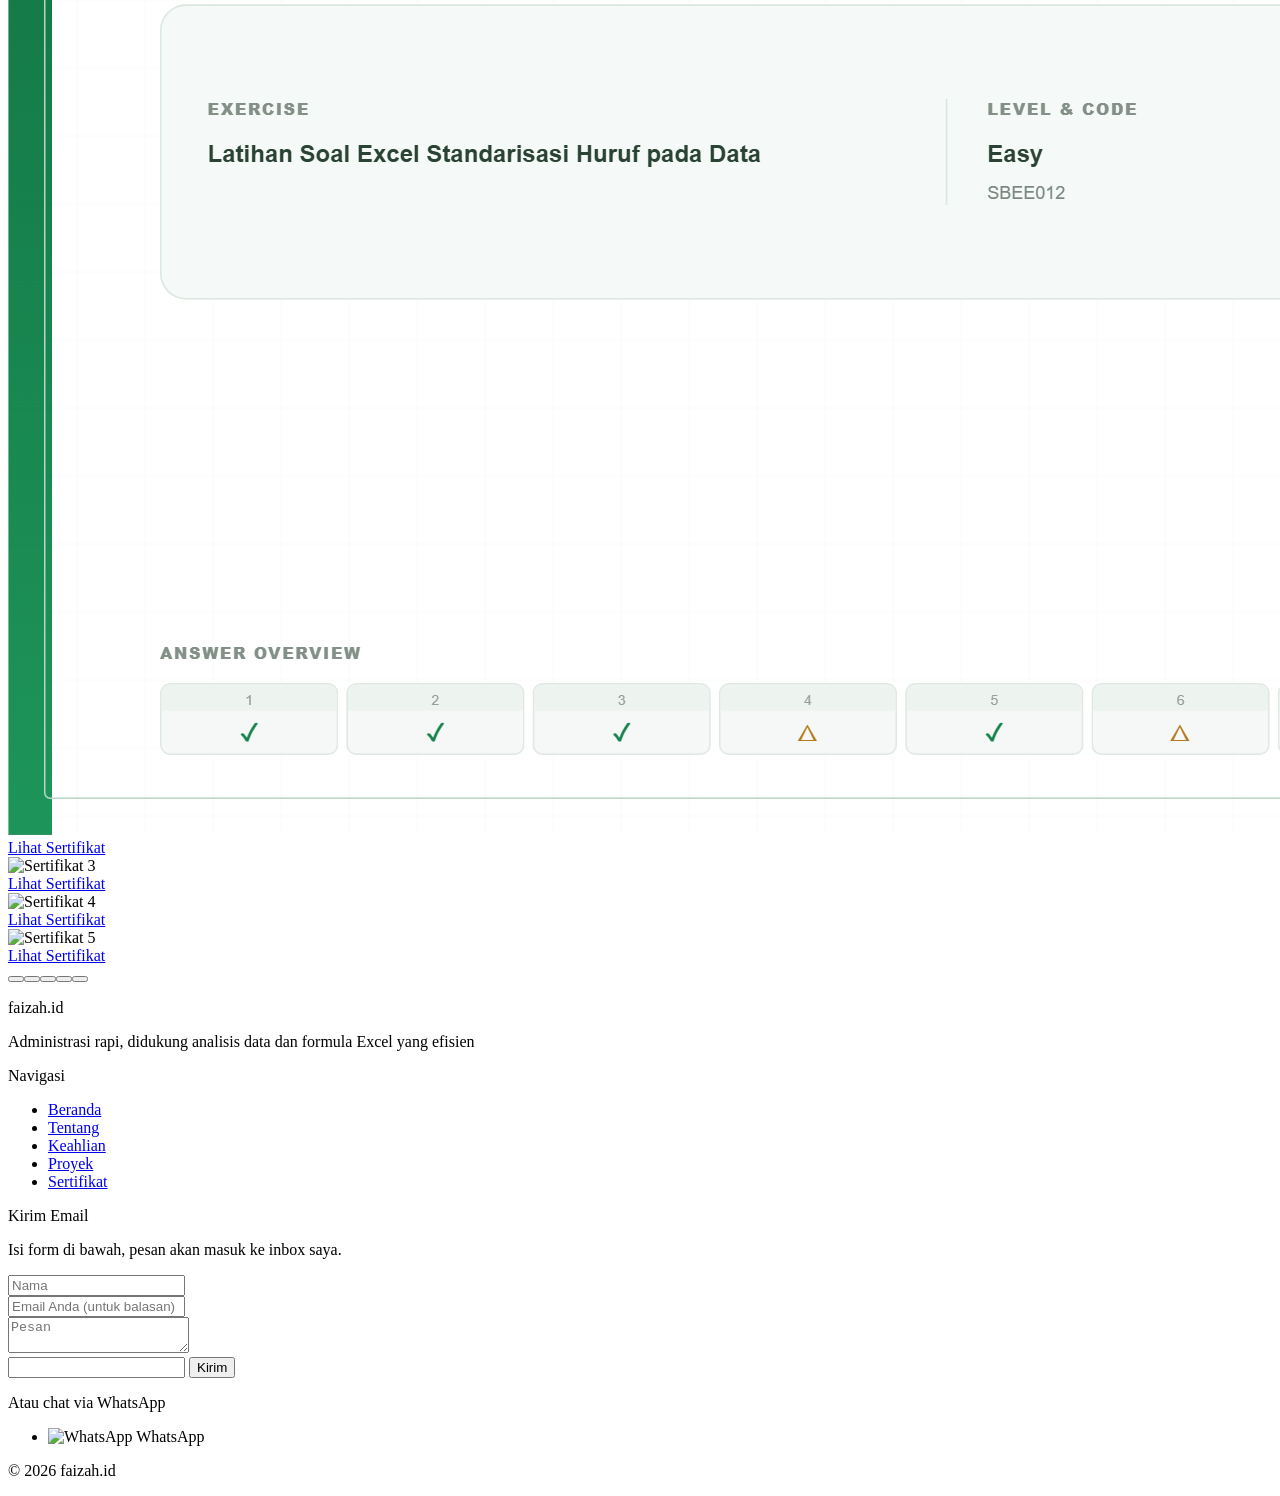
==== commit 9b2e193e: "update" ====
--- a/index.html
+++ b/index.html
@@ -448,8 +448,18 @@
             </div>
           </div>
 
+          <div class="cert-page relative rounded-xl overflow-hidden border border-line shadow-lg group" data-page="1">
+            <img src="img/XLTEST-CERT-PkP37dd.png" alt="Sertifikat 2" class="w-full h-auto object-cover" />
+            <div class="absolute inset-0 bg-ink/0 group-hover:bg-ink/70 transition duration-300 flex items-center justify-center opacity-0 group-hover:opacity-100">
+              <a href="https://drive.google.com/file/d/1wK_2okErBWwRlt2_dEacXE1Bat-kSSjF/view?usp=sharing" target="_blank" rel="noopener"
+                 class="font-mono text-xs uppercase tracking-wide bg-paper text-ink px-4 py-2 rounded-full hover:bg-stamp hover:text-paper transition">
+                Lihat Sertifikat
+              </a>
+            </div>
+          </div>
+
           <div class="cert-page hidden relative rounded-xl overflow-hidden border border-line shadow-lg group" data-page="2">
-            <img src="img/Simple learn-Introduction to MS Excel.jpg" alt="Sertifikat 2" class="w-full h-auto object-cover" />
+            <img src="img/Simple learn-Introduction to MS Excel.jpg" alt="Sertifikat 3" class="w-full h-auto object-cover" />
             <div class="absolute inset-0 bg-ink/0 group-hover:bg-ink/70 transition duration-300 flex items-center justify-center opacity-0 group-hover:opacity-100">
               <a href="https://drive.google.com/file/d/15Qot26vr8VB9oXvzwuWy2qDZ7jJrytUg/view?usp=sharing" target="_blank" rel="noopener"
                  class="font-mono text-xs uppercase tracking-wide bg-paper text-ink px-4 py-2 rounded-full hover:bg-stamp hover:text-paper transition">
@@ -459,7 +469,7 @@
           </div>
 
           <div class="cert-page hidden relative rounded-xl overflow-hidden border border-line shadow-lg group" data-page="3">
-            <img src="img/kepesertaan - yec.co.id.jpg" alt="Sertifikat 3" class="w-full h-auto object-cover" />
+            <img src="img/kepesertaan - yec.co.id.jpg" alt="Sertifikat 4" class="w-full h-auto object-cover" />
             <div class="absolute inset-0 bg-ink/0 group-hover:bg-ink/70 transition duration-300 flex items-center justify-center opacity-0 group-hover:opacity-100">
               <a href="https://drive.google.com/file/d/1k-FQVNGBjnyiEohbMYBVnamCLWzsC9UZ/view?usp=sharing" target="_blank" rel="noopener"
                  class="font-mono text-xs uppercase tracking-wide bg-paper text-ink px-4 py-2 rounded-full hover:bg-stamp hover:text-paper transition">
@@ -469,7 +479,7 @@
           </div>
 
           <div class="cert-page hidden relative rounded-xl overflow-hidden border border-line shadow-lg group" data-page="4">
-            <img src="img/Simple learn-Excel Automation using ChatGPT.jpg" alt="Sertifikat 4" class="w-full h-auto object-cover" />
+            <img src="img/Simple learn-Excel Automation using ChatGPT.jpg" alt="Sertifikat 5" class="w-full h-auto object-cover" />
             <div class="absolute inset-0 bg-ink/0 group-hover:bg-ink/70 transition duration-300 flex items-center justify-center opacity-0 group-hover:opacity-100">
               <a href="https://drive.google.com/file/d/1YUZSyyD00BxmT_BsqkIpqy-JAt3euUTr/view?usp=sharing" target="_blank" rel="noopener"
                  class="font-mono text-xs uppercase tracking-wide bg-paper text-ink px-4 py-2 rounded-full hover:bg-stamp hover:text-paper transition">
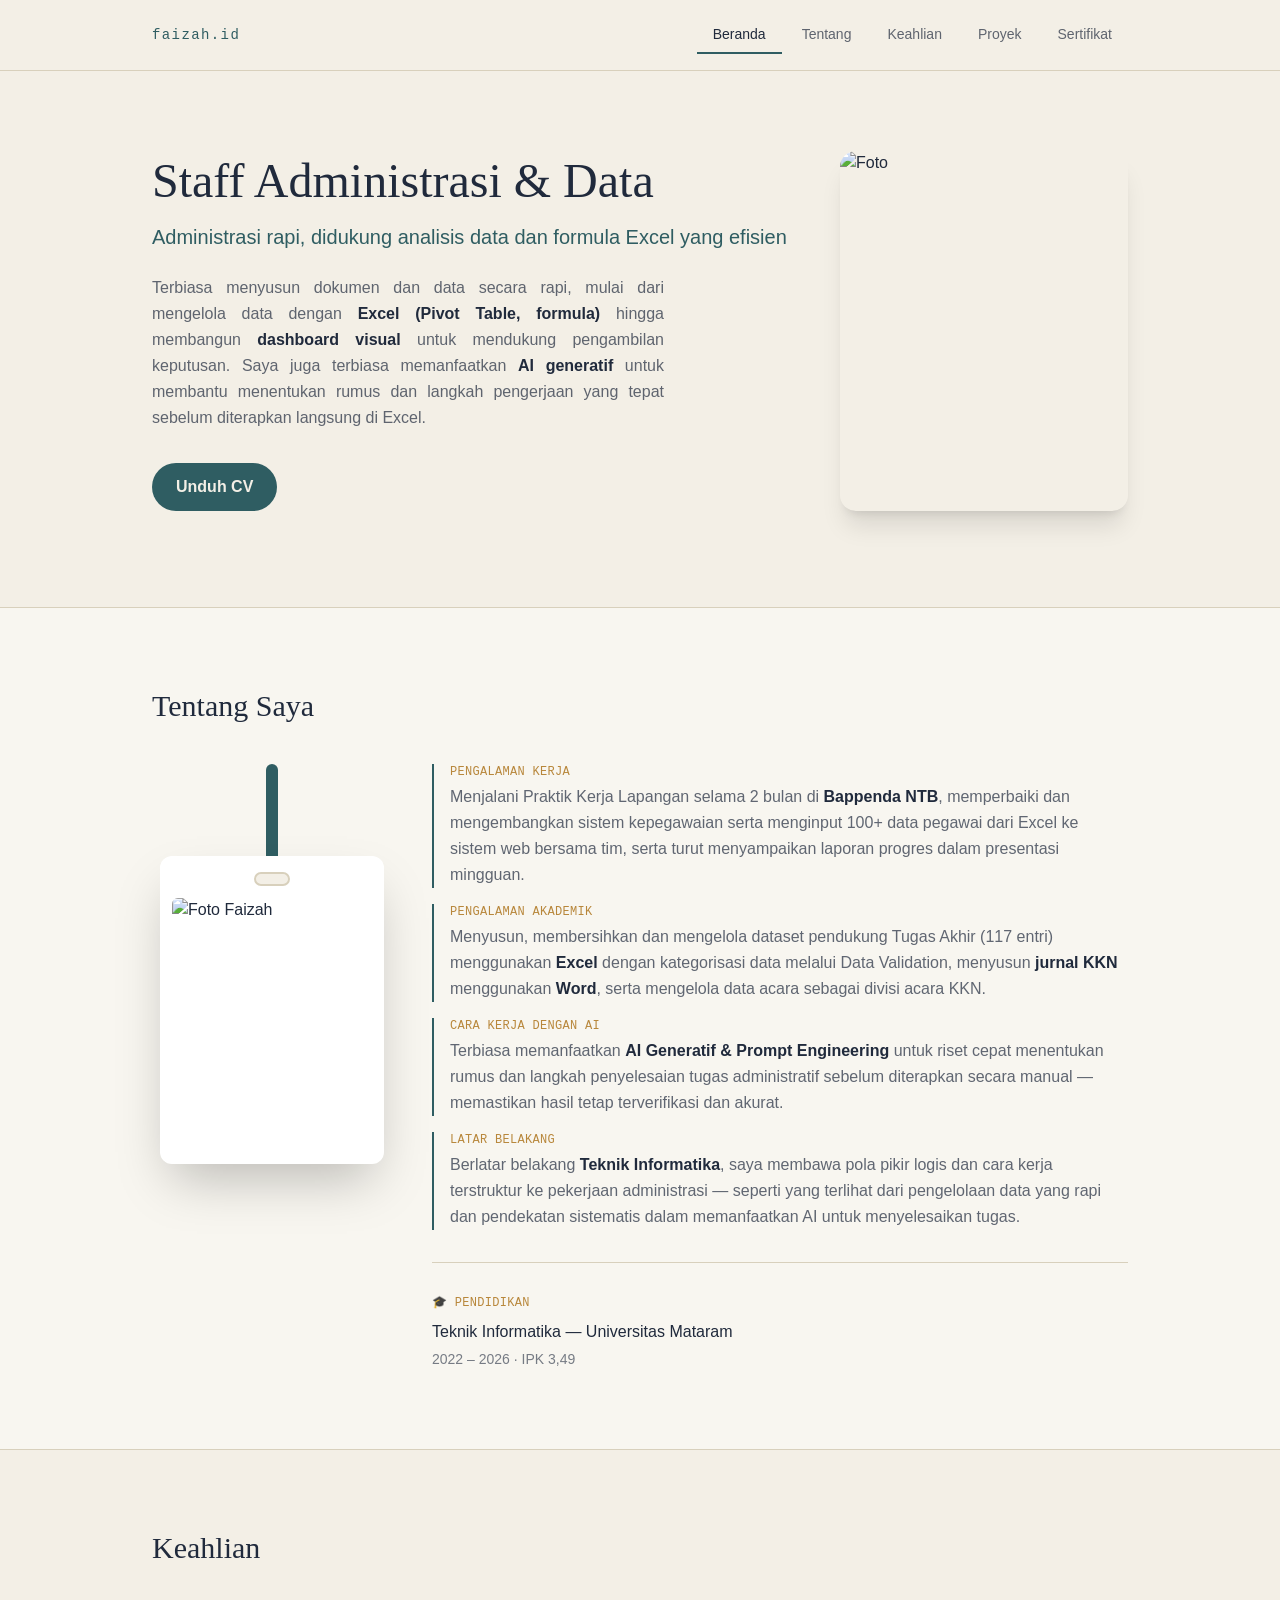
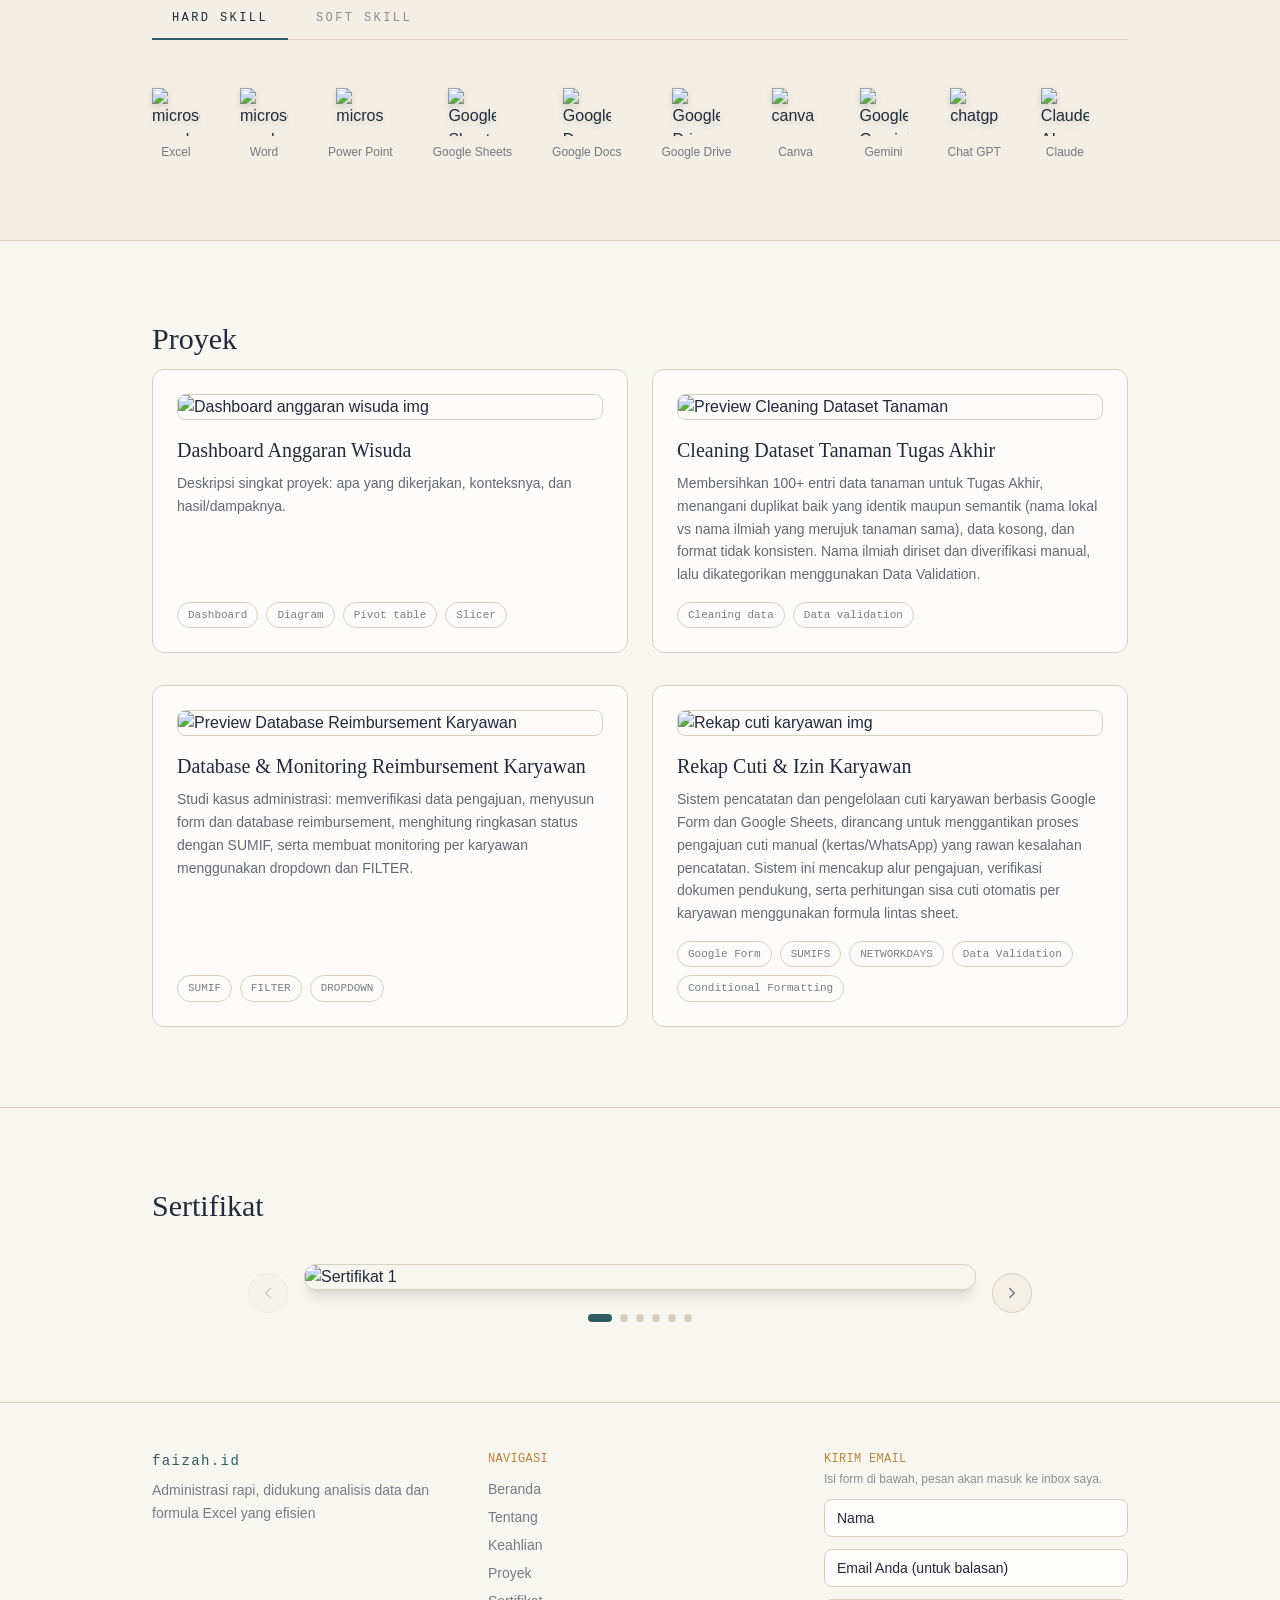
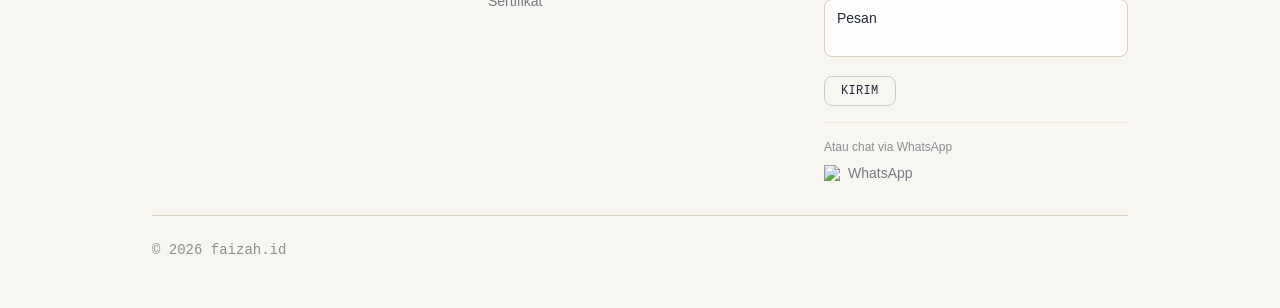
==== commit d4df6e06: "update" ====
--- a/index.html
+++ b/index.html
@@ -1,512 +1,520 @@
-<!DOCTYPE html>
+<!doctype html>
 <html lang="id">
-<head>
-  <meta charset="UTF-8" />
-  <meta name="viewport" content="width=device-width, initial-scale=1.0" />
-  <title>Faizah Portofolio</title>
-  <link rel="stylesheet" href="./output.css" />
-</head>
-<body class="font-body antialiased">
-
-  <!-- NAVBAR -->
-<header class="sticky top-0 z-50 bg-paper/90 backdrop-blur border-b border-line">
-  <nav class="max-w-5xl mx-auto flex items-center justify-between px-6 py-4">
-    <span class="font-mono text-sm tracking-widest text-folder">faizah.id</span>
-    <div class="hidden sm:flex gap-1">
-      <a href="#beranda" data-nav-link class="nav-link px-4 py-2 text-sm font-medium border-b-2 border-transparent text-ink/70 hover:text-ink transition">Beranda</a>
-      <a href="#tentang" data-nav-link class="nav-link px-4 py-2 text-sm font-medium border-b-2 border-transparent text-ink/70 hover:text-ink transition">Tentang</a>
-      <a href="#keahlian" data-nav-link class="nav-link px-4 py-2 text-sm font-medium border-b-2 border-transparent text-ink/70 hover:text-ink transition">Keahlian</a>
-      <a href="#proyek" data-nav-link class="nav-link px-4 py-2 text-sm font-medium border-b-2 border-transparent text-ink/70 hover:text-ink transition">Proyek</a>
-      <a href="#sertifikat" data-nav-link class="nav-link px-4 py-2 text-sm font-medium border-b-2 border-transparent text-ink/70 hover:text-ink transition">Sertifikat</a>
-    </div>
-  </nav>
-</header>
-
-  <main>
-    <!-- ========== BERANDA ========== -->
-    <section id="beranda" class="max-w-5xl mx-auto px-6 pt-20 pb-24">
-      <div class="grid sm:grid-cols-[1fr_auto] gap-10 items-center">
-        <div>
-          <h1 class="font-display text-4xl sm:text-5xl leading-tight text-ink mb-3">
-            Staff Administrasi & Data
-          </h1>
-            <p class="text-lg sm:text-xl text-folder font-medium mb-6">
-              Administrasi rapi, didukung analisis data dan formula Excel yang efisien
-            </p>
+  <head>
+    <meta charset="UTF-8" />
+    <meta name="viewport" content="width=device-width, initial-scale=1.0" />
+    <title>Faizah Portofolio</title>
+    <link rel="stylesheet" href="./output.css" />
+  </head>
+  <body class="font-body antialiased">
+    <!-- NAVBAR -->
+    <header class="sticky top-0 z-50 bg-paper/90 backdrop-blur border-b border-line">
+      <nav class="max-w-5xl mx-auto flex items-center justify-between px-6 py-4">
+        <span class="font-mono text-sm tracking-widest text-folder">faizah.id</span>
+        <div class="hidden sm:flex gap-1">
+          <a href="#beranda" data-nav-link class="nav-link px-4 py-2 text-sm font-medium border-b-2 border-transparent text-ink/70 hover:text-ink transition">Beranda</a>
+          <a href="#tentang" data-nav-link class="nav-link px-4 py-2 text-sm font-medium border-b-2 border-transparent text-ink/70 hover:text-ink transition">Tentang</a>
+          <a href="#keahlian" data-nav-link class="nav-link px-4 py-2 text-sm font-medium border-b-2 border-transparent text-ink/70 hover:text-ink transition">Keahlian</a>
+          <a href="#proyek" data-nav-link class="nav-link px-4 py-2 text-sm font-medium border-b-2 border-transparent text-ink/70 hover:text-ink transition">Proyek</a>
+          <a href="#sertifikat" data-nav-link class="nav-link px-4 py-2 text-sm font-medium border-b-2 border-transparent text-ink/70 hover:text-ink transition">Sertifikat</a>
+        </div>
+      </nav>
+    </header>
+
+    <main>
+      <!-- ========== BERANDA ========== -->
+      <section id="beranda" class="max-w-5xl mx-auto px-6 pt-20 pb-24">
+        <div class="grid sm:grid-cols-[1fr_auto] gap-10 items-center">
+          <div>
+            <h1 class="font-display text-4xl sm:text-5xl leading-tight text-ink mb-3">Staff Administrasi & Data</h1>
+            <p class="text-lg sm:text-xl text-folder font-medium mb-6">Administrasi rapi, didukung analisis data dan formula Excel yang efisien</p>
             <p class="text-ink/70 max-w-lg mb-8 leading-relaxed text-justify">
               Terbiasa menyusun dokumen dan data secara rapi, mulai dari mengelola data dengan
-              <strong class="text-ink font-semibold">Excel (Pivot Table, formula)</strong> hingga membangun
-              <strong class="text-ink font-semibold">dashboard visual</strong> untuk mendukung pengambilan keputusan.
-              Saya juga terbiasa memanfaatkan <strong class="text-ink font-semibold">AI generatif</strong> untuk membantu
-              menentukan rumus dan langkah pengerjaan yang tepat sebelum diterapkan langsung di Excel.
+              <strong class="text-ink font-semibold">Excel (Pivot Table, formula)</strong> hingga membangun <strong class="text-ink font-semibold">dashboard visual</strong> untuk mendukung pengambilan keputusan. Saya juga terbiasa
+              memanfaatkan <strong class="text-ink font-semibold">AI generatif</strong> untuk membantu menentukan rumus dan langkah pengerjaan yang tepat sebelum diterapkan langsung di Excel.
             </p>
-          <a href="asset/CV_Faizah_Admin_V1.pdf" download
-             class="inline-flex items-center gap-2 bg-folder text-paper px-6 py-3 rounded-full font-semibold hover:bg-ink transition">
-            Unduh CV
-          </a>
+            <a href="asset/CV_Faizah_Staf Administrasi Kearsipan.pdf" download class="inline-flex items-center gap-2 bg-folder text-paper px-6 py-3 rounded-full font-semibold hover:bg-ink transition"> Unduh CV </a>
+          </div>
+
+          <!-- Foto -->
+          <div class="justify-self-center sm:justify-self-end">
+            <div class="w-56 sm:w-72 aspect-[4/5] rounded-2xl overflow-hidden shadow-xl">
+              <img src="img/my formal pic.png" alt="Foto" class="w-full h-full object-cover object-top" />
+            </div>
+          </div>
         </div>
-
-        <!-- Foto -->
-        <div class="justify-self-center sm:justify-self-end">
-          <div class="w-56 sm:w-72 aspect-[4/5] rounded-2xl overflow-hidden shadow-xl">
-            <img src="img/my formal pic.png" alt="Foto" class="w-full h-full object-cover object-top" />
+      </section>
+
+      <!-- ========== TENTANG SAYA ========== -->
+      <section id="tentang" class="border-t border-line bg-white/40">
+        <div class="max-w-5xl mx-auto px-6 py-20">
+          <h2 class="font-display text-3xl text-ink mb-10">Tentang Saya</h2>
+          <div class="grid sm:grid-cols-[240px_1fr] gap-10">
+            <!-- Foto -->
+            <div class="sm:sticky sm:top-24 self-start flex justify-center">
+              <div class="flex flex-col items-center">
+                <!-- Tali lanyard: lebih tipis & panjang -->
+                <div class="w-3 h-24 bg-folder rounded-t-full"></div>
+                <div class="w-56 bg-white rounded-xl shadow-2xl overflow-hidden pb-4 -mt-1">
+                  <!-- Body Card/Badan Kartu -->
+
+                  <div class="flex justify-center pt-4 pb-3">
+                    <!-- Lubang buat tali lanyard nya -->
+                    <div class="w-9 h-3.5 rounded-full border-2 border-line bg-paper"></div>
+                  </div>
+                  <div class="px-3">
+                    <!-- Foto -->
+                    <div class="aspect-[4/5] rounded-md overflow-hidden">
+                      <img src="img/my formal pic.png" alt="Foto Faizah" class="w-full h-full object-cover object-top" />
+                    </div>
+                  </div>
+                </div>
+              </div>
+            </div>
+
+            <!-- Teks -->
+            <div>
+              <div class="space-y-4">
+                <div class="border-l-2 border-folder pl-4">
+                  <p class="font-mono text-xs text-stamp uppercase tracking-wide mb-1">Pengalaman Kerja</p>
+                  <p class="text-ink/70 leading-relaxed">
+                    Menjalani Praktik Kerja Lapangan selama 2 bulan di
+                    <span class="font-semibold text-ink">Bappenda NTB</span>, memperbaiki dan mengembangkan sistem kepegawaian serta menginput 100+ data pegawai dari Excel ke sistem web bersama tim, serta turut menyampaikan laporan progres
+                    dalam presentasi mingguan.
+                  </p>
+                </div>
+
+                <div class="border-l-2 border-folder pl-4">
+                  <p class="font-mono text-xs text-stamp uppercase tracking-wide mb-1">Pengalaman Akademik</p>
+                  <p class="text-ink/70 leading-relaxed">
+                    Menyusun, membersihkan dan mengelola dataset pendukung Tugas Akhir (117 entri) menggunakan
+                    <span class="font-semibold text-ink">Excel</span> dengan kategorisasi data melalui Data Validation, menyusun <span class="font-semibold text-ink">jurnal KKN</span> menggunakan
+                    <span class="font-semibold text-ink">Word</span>, serta mengelola data acara sebagai divisi acara KKN.
+                  </p>
+                </div>
+
+                <div class="border-l-2 border-folder pl-4">
+                  <p class="font-mono text-xs text-stamp uppercase tracking-wide mb-1">Cara Kerja dengan AI</p>
+                  <p class="text-ink/70 leading-relaxed">
+                    Terbiasa memanfaatkan <span class="font-semibold text-ink">AI Generatif & Prompt Engineering</span>
+                    untuk riset cepat menentukan rumus dan langkah penyelesaian tugas administratif sebelum diterapkan secara manual — memastikan hasil tetap terverifikasi dan akurat.
+                  </p>
+                </div>
+
+                <div class="border-l-2 border-folder pl-4">
+                  <p class="font-mono text-xs text-stamp uppercase tracking-wide mb-1">Latar Belakang</p>
+                  <p class="text-ink/70 leading-relaxed">
+                    Berlatar belakang <span class="font-semibold text-ink">Teknik Informatika</span>, saya membawa pola pikir logis dan cara kerja terstruktur ke pekerjaan administrasi — seperti yang terlihat dari pengelolaan data yang rapi
+                    dan pendekatan sistematis dalam memanfaatkan AI untuk menyelesaikan tugas.
+                  </p>
+                </div>
+              </div>
+
+              <!-- Pendidikan -->
+              <div class="pt-8 mt-8 border-t border-line">
+                <h3 class="font-mono text-xs text-stamp uppercase tracking-wide mb-2">🎓 Pendidikan</h3>
+                <p class="text-ink font-medium leading-relaxed">Teknik Informatika &mdash; Universitas Mataram</p>
+                <p class="text-ink/60 text-sm mt-1">2022 &ndash; 2026 &middot; IPK 3,49</p>
+              </div>
+            </div>
           </div>
         </div>
-      </div>
-    </section>
-
-    <!-- ========== TENTANG SAYA ========== -->
-    <section id="tentang" class="border-t border-line bg-white/40">
-      <div class="max-w-5xl mx-auto px-6 py-20">
-        <h2 class="font-display text-3xl text-ink mb-10">Tentang Saya</h2>
-        <div class="grid sm:grid-cols-[240px_1fr] gap-10">
-
-          <!-- Foto -->
-          <div class="sm:sticky sm:top-24 self-start flex justify-center">
-            <div class="flex flex-col items-center">
-              <!-- Tali lanyard: lebih tipis & panjang -->
-              <div class="w-3 h-24 bg-folder rounded-t-full"></div>
-              <div class="w-56 bg-white rounded-xl shadow-2xl overflow-hidden pb-4 -mt-1"> <!-- Body Card/Badan Kartu -->
-
-                <div class="flex justify-center pt-4 pb-3"> <!-- Lubang buat tali lanyard nya -->
-                  <div class="w-9 h-3.5 rounded-full border-2 border-line bg-paper"></div>
-                </div>
-                <div class="px-3"> <!-- Foto -->
-                  <div class="aspect-[4/5] rounded-md overflow-hidden">
-                    <img src="img/my formal pic.png" alt="Foto Faizah"
-                        class="w-full h-full object-cover object-top" />
-                  </div>
-                </div>
-
-              </div>
-            </div>
-          </div>
-
-          <!-- Teks -->
-          <div>
-            <div class="space-y-4">
-              <div class="border-l-2 border-folder pl-4">
-                <p class="font-mono text-xs text-stamp uppercase tracking-wide mb-1">Pengalaman Kerja</p>
-                <p class="text-ink/70 leading-relaxed">
-                  Menjalani Praktik Kerja Lapangan selama 2 bulan di
-                  <span class="font-semibold text-ink">Bapenda NTB</span>, membantu perbaikan sistem
-                  kepegawaian dengan memasukkan ratusan data pegawai dari Excel ke sistem web bersama
-                  tim, serta turut menyampaikan laporan progres dalam presentasi mingguan.
-                </p>
-              </div>
-
-              <div class="border-l-2 border-folder pl-4">
-                <p class="font-mono text-xs text-stamp uppercase tracking-wide mb-1">Pengalaman Akademik</p>
-                <p class="text-ink/70 leading-relaxed">
-                  Menyusun dan mengelola dataset pendukung Tugas Akhir (117 entri) menggunakan
-                  <span class="font-semibold text-ink">Excel</span> dengan kategorisasi data melalui
-                  Data Validation, menyusun <span class="font-semibold text-ink">jurnal KKN</span>
-                  menggunakan <span class="font-semibold text-ink">Word</span>, serta mengelola data
-                  acara sebagai divisi acara KKN.
-                </p>
-              </div>
-
-              <div class="border-l-2 border-folder pl-4">
-                <p class="font-mono text-xs text-stamp uppercase tracking-wide mb-1">Cara Kerja dengan AI</p>
-                <p class="text-ink/70 leading-relaxed">
-                  Terbiasa memanfaatkan <span class="font-semibold text-ink">AI Generatif & Prompt Engineering</span>
-                  untuk riset cepat menentukan rumus dan langkah penyelesaian tugas administratif
-                  sebelum diterapkan secara manual — memastikan hasil tetap terverifikasi dan akurat.
-                </p>
-              </div>
-
-              <div class="border-l-2 border-folder pl-4">
-                <p class="font-mono text-xs text-stamp uppercase tracking-wide mb-1">Latar Belakang</p>
-                <p class="text-ink/70 leading-relaxed">
-                  Berlatar belakang <span class="font-semibold text-ink">Teknik Informatika</span>,
-                  saya membawa pola pikir logis dan cara kerja terstruktur ke pekerjaan administrasi
-                  — seperti yang terlihat dari pengelolaan data yang rapi dan pendekatan sistematis
-                  dalam memanfaatkan AI untuk menyelesaikan tugas.
-                </p>
-              </div>
-
-            </div>
-
-            <!-- Pendidikan -->
-            <div class="pt-8 mt-8 border-t border-line">
-              <h3 class="font-mono text-xs text-stamp uppercase tracking-wide mb-2">🎓 Pendidikan</h3>
-              <p class="text-ink font-medium leading-relaxed">
-                Teknik Informatika &mdash; Universitas Mataram
-              </p>
-              <p class="text-ink/60 text-sm mt-1">2022 &ndash; 2026 &middot; IPK 3,49</p>
-            </div>
-          </div>
-
-        </div>
-      </div>
-    </section>
-
-    <!-- ========== KEAHLIAN ========== -->
-    <section id="keahlian" class="border-t border-line">
-      <div class="max-w-5xl mx-auto px-6 py-20">
-        <h2 class="font-display text-3xl text-ink mb-8">Keahlian</h2>
-
-        <!-- Tab switcher -->
-        <div class="flex gap-2 mb-12 border-b border-line">
-          <button type="button" data-tab="hard"
-            class="tab-btn px-5 py-3 font-mono text-xs tracking-[0.2em] uppercase text-ink border-b-2 border-folder -mb-px">
-            Hard Skill
-          </button>
-          <button type="button" data-tab="soft"
-            class="tab-btn px-5 py-3 font-mono text-xs tracking-[0.2em] uppercase text-ink/50 border-b-2 border-transparent -mb-px hover:text-ink/80 transition">
-            Soft Skill
-          </button>
-        </div>
-
-        <!-- HARD SKILL -->
-        <div id="panel-hard" class="tab-panel">
-          <div class="flex flex-wrap gap-x-10 gap-y-8 justify-start">
-
-            <div class="group flex flex-col items-center gap-2 transition-transform duration-300 hover:-translate-y-2">
-              <div class="w-12 h-12 flex items-center justify-center">
-                <img src="https://img.icons8.com/color/48/microsoft-excel-2025.png" alt="microsoft-excel-2025" class="w-12 h-12 drop-shadow-md" />
-              </div>
-              <span class="text-xs text-ink/60 group-hover:text-ink transition">Excel</span>
-            </div>
-
-            <div class="group flex flex-col items-center gap-2 transition-transform duration-300 hover:-translate-y-2">
-              <div class="w-12 h-12 flex items-center justify-center">
-                <img src="https://img.icons8.com/fluency/48/microsoft-word-2025.png" alt="microsoft-word-2025" class="w-12 h-12 drop-shadow-md" />
-              </div>
-              <span class="text-xs text-ink/60 group-hover:text-ink transition">Word</span>
-            </div>
-
-            <div class="group flex flex-col items-center gap-2 transition-transform duration-300 hover:-translate-y-2">
-              <img src="https://img.icons8.com/color/48/microsoft-powerpoint-2019--v1.png" alt="microsoft-powerpoint-2019--v1" class="w-12 h-12 drop-shadow-md" />
-              <span class="text-xs text-ink/60 group-hover:text-ink transition">Power Point</span>
-            </div>
-
-            <div class="group flex flex-col items-center gap-2 transition-transform duration-300 hover:-translate-y-2">
-              <img src="https://cdn.simpleicons.org/googlesheets" alt="Google Sheets" class="w-12 h-12 drop-shadow-md" />
-              <span class="text-xs text-ink/60 group-hover:text-ink transition">Google Sheets</span>
-            </div>
-
-            <div class="group flex flex-col items-center gap-2 transition-transform duration-300 hover:-translate-y-2">
-              <img src="https://cdn.simpleicons.org/googledocs" alt="Google Docs" class="w-12 h-12 drop-shadow-md" />
-              <span class="text-xs text-ink/60 group-hover:text-ink transition">Google Docs</span>
-            </div>
-
-            <div class="group flex flex-col items-center gap-2 transition-transform duration-300 hover:-translate-y-2">
-              <img src="https://img.icons8.com/color/48/google-drive--v1.png" alt="Google Drive" class="w-12 h-12 drop-shadow-md" />
-              <span class="text-xs text-ink/60 group-hover:text-ink transition">Google Drive</span>
-            </div>
-
-            <div class="group flex flex-col items-center gap-2 transition-transform duration-300 hover:-translate-y-2">
-              <img src="https://img.icons8.com/fluency/48/canva.png" alt="canva" class="w-12 h-12 drop-shadow-md" />
-              <span class="text-xs text-ink/60 group-hover:text-ink transition">Canva</span>
-            </div>
-
-            <div class="group flex flex-col items-center gap-2 transition-transform duration-300 hover:-translate-y-2">
-              <img src="https://cdn.simpleicons.org/googlegemini" alt="Google Gemini" class="w-12 h-12 drop-shadow-md" />
-              <span class="text-xs text-ink/60 group-hover:text-ink transition">Gemini</span>
-            </div>
-
-            <div class="group flex flex-col items-center gap-2 transition-transform duration-300 hover:-translate-y-2">
-              <div class="w-12 h-12 flex items-center justify-center">
-                <img src="https://img.icons8.com/ios/50/chatgpt.png" alt="chatgpt" class="w-12 h-12 drop-shadow-md" />
-              </div>
-              <span class="text-xs text-ink/60 group-hover:text-ink transition">Chat GPT</span>
-            </div>
-
-            <div class="group flex flex-col items-center gap-2 transition-transform duration-300 hover:-translate-y-2">
-              <img src="https://cdn.simpleicons.org/claude" alt="Claude AI" class="w-12 h-12 drop-shadow-md" />
-              <span class="text-xs text-ink/60 group-hover:text-ink transition">Claude</span>
-            </div>
-
-            <!-- <div class="group flex flex-col items-center gap-2 transition-transform duration-300 hover:-translate-y-2">
+      </section>
+
+      <!-- ========== KEAHLIAN ========== -->
+      <section id="keahlian" class="border-t border-line">
+        <div class="max-w-5xl mx-auto px-6 py-20">
+          <h2 class="font-display text-3xl text-ink mb-8">Keahlian</h2>
+
+          <!-- Tab switcher -->
+          <div class="flex gap-2 mb-12 border-b border-line">
+            <button type="button" data-tab="hard" class="tab-btn px-5 py-3 font-mono text-xs tracking-[0.2em] uppercase text-ink border-b-2 border-folder -mb-px">Hard Skill</button>
+            <button type="button" data-tab="soft" class="tab-btn px-5 py-3 font-mono text-xs tracking-[0.2em] uppercase text-ink/50 border-b-2 border-transparent -mb-px hover:text-ink/80 transition">Soft Skill</button>
+          </div>
+
+          <!-- HARD SKILL -->
+          <div id="panel-hard" class="tab-panel">
+            <div class="flex flex-wrap gap-x-10 gap-y-8 justify-start">
+              <div class="group flex flex-col items-center gap-2 transition-transform duration-300 hover:-translate-y-2">
+                <div class="w-12 h-12 flex items-center justify-center">
+                  <img src="https://img.icons8.com/color/48/microsoft-excel-2025.png" alt="microsoft-excel-2025" class="w-12 h-12 drop-shadow-md" />
+                </div>
+                <span class="text-xs text-ink/60 group-hover:text-ink transition">Excel</span>
+              </div>
+
+              <div class="group flex flex-col items-center gap-2 transition-transform duration-300 hover:-translate-y-2">
+                <div class="w-12 h-12 flex items-center justify-center">
+                  <img src="https://img.icons8.com/fluency/48/microsoft-word-2025.png" alt="microsoft-word-2025" class="w-12 h-12 drop-shadow-md" />
+                </div>
+                <span class="text-xs text-ink/60 group-hover:text-ink transition">Word</span>
+              </div>
+
+              <div class="group flex flex-col items-center gap-2 transition-transform duration-300 hover:-translate-y-2">
+                <img src="https://img.icons8.com/color/48/microsoft-powerpoint-2019--v1.png" alt="microsoft-powerpoint-2019--v1" class="w-12 h-12 drop-shadow-md" />
+                <span class="text-xs text-ink/60 group-hover:text-ink transition">Power Point</span>
+              </div>
+
+              <div class="group flex flex-col items-center gap-2 transition-transform duration-300 hover:-translate-y-2">
+                <img src="https://cdn.simpleicons.org/googlesheets" alt="Google Sheets" class="w-12 h-12 drop-shadow-md" />
+                <span class="text-xs text-ink/60 group-hover:text-ink transition">Google Sheets</span>
+              </div>
+
+              <div class="group flex flex-col items-center gap-2 transition-transform duration-300 hover:-translate-y-2">
+                <img src="https://cdn.simpleicons.org/googledocs" alt="Google Docs" class="w-12 h-12 drop-shadow-md" />
+                <span class="text-xs text-ink/60 group-hover:text-ink transition">Google Docs</span>
+              </div>
+
+              <div class="group flex flex-col items-center gap-2 transition-transform duration-300 hover:-translate-y-2">
+                <img src="https://img.icons8.com/color/48/google-drive--v1.png" alt="Google Drive" class="w-12 h-12 drop-shadow-md" />
+                <span class="text-xs text-ink/60 group-hover:text-ink transition">Google Drive</span>
+              </div>
+
+              <div class="group flex flex-col items-center gap-2 transition-transform duration-300 hover:-translate-y-2">
+                <img src="https://img.icons8.com/fluency/48/canva.png" alt="canva" class="w-12 h-12 drop-shadow-md" />
+                <span class="text-xs text-ink/60 group-hover:text-ink transition">Canva</span>
+              </div>
+
+              <div class="group flex flex-col items-center gap-2 transition-transform duration-300 hover:-translate-y-2">
+                <img src="https://cdn.simpleicons.org/googlegemini" alt="Google Gemini" class="w-12 h-12 drop-shadow-md" />
+                <span class="text-xs text-ink/60 group-hover:text-ink transition">Gemini</span>
+              </div>
+
+              <div class="group flex flex-col items-center gap-2 transition-transform duration-300 hover:-translate-y-2">
+                <div class="w-12 h-12 flex items-center justify-center">
+                  <img src="https://img.icons8.com/ios/50/chatgpt.png" alt="chatgpt" class="w-12 h-12 drop-shadow-md" />
+                </div>
+                <span class="text-xs text-ink/60 group-hover:text-ink transition">Chat GPT</span>
+              </div>
+
+              <div class="group flex flex-col items-center gap-2 transition-transform duration-300 hover:-translate-y-2">
+                <img src="https://cdn.simpleicons.org/claude" alt="Claude AI" class="w-12 h-12 drop-shadow-md" />
+                <span class="text-xs text-ink/60 group-hover:text-ink transition">Claude</span>
+              </div>
+
+              <!-- <div class="group flex flex-col items-center gap-2 transition-transform duration-300 hover:-translate-y-2">
               <img src="https://img.icons8.com/color/48/trello.png" alt="trello" class="w-12 h-12 drop-shadow-md" />
               <span class="text-xs text-ink/60 group-hover:text-ink transition">Trello</span>
             </div> -->
-
+            </div>
+          </div>
+
+          <!-- SOFT SKILL -->
+          <div id="panel-soft" class="tab-panel hidden">
+            <div class="grid sm:grid-cols-3 gap-y-8 gap-x-6">
+              <div class="border-l-2 border-ink/20 pl-4">
+                <p class="font-mono text-xs text-stamp mb-1">01</p>
+                <h3 class="font-medium text-ink">Kerja Sama Tim</h3>
+              </div>
+
+              <div class="border-l-2 border-ink/20 pl-4">
+                <p class="font-mono text-xs text-stamp mb-1">02</p>
+                <h3 class="font-medium text-ink">Public Speaking</h3>
+              </div>
+
+              <div class="border-l-2 border-ink/20 pl-4">
+                <p class="font-mono text-xs text-stamp mb-1">03</p>
+                <h3 class="font-medium text-ink">Problem Solving</h3>
+              </div>
+
+              <div class="border-l-2 border-ink/20 pl-4">
+                <p class="font-mono text-xs text-stamp mb-1">05</p>
+                <h3 class="font-medium text-ink">Bekerja Dibawah Tekanan</h3>
+              </div>
+
+              <div class="border-l-2 border-ink/20 pl-4">
+                <p class="font-mono text-xs text-stamp mb-1">06</p>
+                <h3 class="font-medium text-ink">Adaptabilitas Teknologi</h3>
+              </div>
+
+              <div class="border-l-2 border-ink/20 pl-4">
+                <p class="font-mono text-xs text-stamp mb-1">07</p>
+                <h3 class="font-medium text-ink">Berpikir Logis & Sistematis</h3>
+              </div>
+            </div>
           </div>
         </div>
-
-        <!-- SOFT SKILL -->
-        <div id="panel-soft" class="tab-panel hidden">
-          <div class="grid sm:grid-cols-3 gap-y-8 gap-x-6">
-
-            <div class="border-l-2 border-ink/20 pl-4">
-              <p class="font-mono text-xs text-stamp mb-1">01</p>
-              <h3 class="font-medium text-ink">Kerja Sama Tim</h3>
-            </div>
-
-            <div class="border-l-2 border-ink/20 pl-4">
-              <p class="font-mono text-xs text-stamp mb-1">02</p>
-              <h3 class="font-medium text-ink">Public Speaking</h3>
-            </div>
-
-            <div class="border-l-2 border-ink/20 pl-4">
-              <p class="font-mono text-xs text-stamp mb-1">03</p>
-              <h3 class="font-medium text-ink">Problem Solving</h3>
-            </div>
-
-            <div class="border-l-2 border-ink/20 pl-4">
-              <p class="font-mono text-xs text-stamp mb-1">05</p>
-              <h3 class="font-medium text-ink">Bekerja Dibawah Tekanan</h3>
-            </div>
-
-            <div class="border-l-2 border-ink/20 pl-4">
-              <p class="font-mono text-xs text-stamp mb-1">06</p>
-              <h3 class="font-medium text-ink">Adaptabilitas Teknologi</h3>
-            </div>
-
-            <div class="border-l-2 border-ink/20 pl-4">
-              <p class="font-mono text-xs text-stamp mb-1">07</p>
-              <h3 class="font-medium text-ink">Berpikir Logis & Sistematis</h3>
-            </div>
-
+      </section>
+
+      <!-- ========== PROJECT ========== -->
+      <section id="proyek" class="border-t border-line bg-white/40">
+        <div class="max-w-5xl mx-auto px-6 py-20">
+          <h2 class="font-display text-3xl text-ink mb-3">Proyek</h2>
+
+          <div id="proyek-track" class="grid grid-cols-1 sm:grid-cols-2 gap-y-8 gap-x-6 items-stretch">
+            <!-- Proyek 01 -->
+            <div class="relative bg-white/70 border border-line rounded-xl p-4 sm:p-6 hover:shadow-lg transition group h-full flex flex-col">
+              <div class="relative rounded-lg overflow-hidden border border-line mb-4">
+                <img src="img/Dashboard anggaran wisuda.png" alt="Dashboard anggaran wisuda img" class="w-full h-auto object-cover" />
+                <div class="absolute inset-0 bg-ink/0 group-hover:bg-ink/70 transition duration-300 flex items-center justify-center gap-3 opacity-0 group-hover:opacity-100">
+                  <a
+                    href="https://docs.google.com/spreadsheets/d/1Yrrp0Q8QytsOPbEtKIxzC9AzaXpOcTlv3xAIYnbxeqE/edit?usp=sharing"
+                    target="_blank"
+                    rel="noopener"
+                    class="font-mono text-xs uppercase tracking-wide bg-paper text-ink px-3 py-2 rounded-full hover:bg-stamp hover:text-paper transition"
+                  >
+                    Lihat Detail
+                  </a>
+                </div>
+              </div>
+              <h3 class="font-display text-lg sm:text-xl text-ink mb-2">Dashboard Anggaran Wisuda</h3>
+              <p class="text-ink/70 text-sm leading-relaxed mb-4">Deskripsi singkat proyek: apa yang dikerjakan, konteksnya, dan hasil/dampaknya.</p>
+              <div class="flex flex-wrap gap-2 mt-auto">
+                <span class="font-mono text-[11px] text-ink/60 border border-line rounded-full px-2.5 py-1">Dashboard</span>
+                <span class="font-mono text-[11px] text-ink/60 border border-line rounded-full px-2.5 py-1">Diagram</span>
+                <span class="font-mono text-[11px] text-ink/60 border border-line rounded-full px-2.5 py-1">Pivot table</span>
+                <span class="font-mono text-[11px] text-ink/60 border border-line rounded-full px-2.5 py-1">Slicer</span>
+              </div>
+            </div>
+
+            <!-- Proyek 02 -->
+            <div class="relative bg-white/70 border border-line rounded-xl p-4 sm:p-6 hover:shadow-lg transition group h-full flex flex-col">
+              <div class="relative rounded-lg overflow-hidden border border-line mb-4">
+                <img src="img/dataset ta.png" alt="Preview Cleaning Dataset Tanaman" class="w-full h-auto object-cover" />
+                <div class="absolute inset-0 bg-ink/0 group-hover:bg-ink/70 transition duration-300 flex items-center justify-center gap-3 opacity-0 group-hover:opacity-100">
+                  <a
+                    href="https://docs.google.com/spreadsheets/d/1yTscXUXiSCeAkAlV5gm05zhw-xfwl49J/edit?usp=sharing&ouid=101377189574566930916&rtpof=true&sd=true"
+                    target="_blank"
+                    rel="noopener"
+                    class="font-mono text-xs uppercase tracking-wide bg-paper text-ink px-3 py-2 rounded-full hover:bg-stamp hover:text-paper transition"
+                  >
+                    Lihat Detail
+                  </a>
+                </div>
+              </div>
+              <h3 class="font-display text-lg sm:text-xl text-ink mb-2">Cleaning Dataset Tanaman Tugas Akhir</h3>
+              <p class="text-ink/70 text-sm leading-relaxed mb-4">
+                Membersihkan 100+ entri data tanaman untuk Tugas Akhir, menangani duplikat baik yang identik maupun semantik (nama lokal vs nama ilmiah yang merujuk tanaman sama), data kosong, dan format tidak konsisten. Nama ilmiah diriset
+                dan diverifikasi manual, lalu dikategorikan menggunakan Data Validation.
+              </p>
+              <div class="flex flex-wrap gap-2 mt-auto">
+                <span class="font-mono text-[11px] text-ink/60 border border-line rounded-full px-2.5 py-1">Cleaning data</span>
+                <span class="font-mono text-[11px] text-ink/60 border border-line rounded-full px-2.5 py-1">Data validation</span>
+              </div>
+            </div>
+
+            <!-- Proyek 03 -->
+            <div class="relative bg-white/70 border border-line rounded-xl p-4 sm:p-6 hover:shadow-lg transition group h-full flex flex-col">
+              <div class="relative rounded-lg overflow-hidden border border-line mb-4">
+                <img src="img/reimbursement-preview.png" alt="Preview Database Reimbursement Karyawan" class="w-full h-auto object-cover" />
+                <div class="absolute inset-0 bg-ink/0 group-hover:bg-ink/70 transition duration-300 flex items-center justify-center gap-3 opacity-0 group-hover:opacity-100">
+                  <a
+                    href="https://drive.google.com/file/d/1FpbFPKpKb0tJSlyMZDYEvzj8rvY9SXMG/view?usp=sharing"
+                    target="_blank"
+                    rel="noopener"
+                    class="font-mono text-xs uppercase tracking-wide bg-paper text-ink px-3 py-2 rounded-full hover:bg-stamp hover:text-paper transition"
+                  >
+                    Lihat Form
+                  </a>
+                  <a
+                    href="https://docs.google.com/spreadsheets/d/1JGG66uH0DVC92kK6Ur9WG70ARpMz9wiu/edit?usp=sharing&ouid=101377189574566930916&rtpof=true&sd=true"
+                    target="_blank"
+                    rel="noopener"
+                    class="font-mono text-xs uppercase tracking-wide bg-paper text-ink px-3 py-2 rounded-full hover:bg-stamp hover:text-paper transition"
+                  >
+                    Lihat Database
+                  </a>
+                </div>
+              </div>
+              <h3 class="font-display text-lg sm:text-xl text-ink mb-2">Database & Monitoring Reimbursement Karyawan</h3>
+              <p class="text-ink/70 text-sm leading-relaxed mb-4">
+                Studi kasus administrasi: memverifikasi data pengajuan, menyusun form dan database reimbursement, menghitung ringkasan status dengan SUMIF, serta membuat monitoring per karyawan menggunakan dropdown dan FILTER.
+              </p>
+              <div class="flex flex-wrap gap-2 mt-auto">
+                <span class="font-mono text-[11px] text-ink/60 border border-line rounded-full px-2.5 py-1">SUMIF</span>
+                <span class="font-mono text-[11px] text-ink/60 border border-line rounded-full px-2.5 py-1">FILTER</span>
+                <span class="font-mono text-[11px] text-ink/60 border border-line rounded-full px-2.5 py-1">DROPDOWN</span>
+              </div>
+            </div>
+
+            <!-- Proyek 04 -->
+            <div class="relative bg-white/70 border border-line rounded-xl p-4 sm:p-6 hover:shadow-lg transition group h-full flex flex-col">
+              <div class="relative rounded-lg overflow-hidden border border-line mb-4">
+                <img src="img/cuti karyawan.png" alt="Rekap cuti karyawan img" class="w-full h-auto object-cover" />
+                <div class="absolute inset-0 bg-ink/0 group-hover:bg-ink/70 transition duration-300 flex items-center justify-center gap-3 opacity-0 group-hover:opacity-100">
+                  <a
+                    href="https://docs.google.com/spreadsheets/d/1zW0wtCckemQgZEGk6Dw6CmnP6dt7Adti_k2T1EJnOD0/edit?usp=sharing"
+                    target="_blank"
+                    rel="noopener"
+                    class="font-mono text-xs uppercase tracking-wide bg-paper text-ink px-3 py-2 rounded-full hover:bg-stamp hover:text-paper transition"
+                  >
+                    Lihat Detail
+                  </a>
+                </div>
+              </div>
+              <h3 class="font-display text-lg sm:text-xl text-ink mb-2">Rekap Cuti & Izin Karyawan</h3>
+              <p class="text-ink/70 text-sm leading-relaxed mb-4">
+                Sistem pencatatan dan pengelolaan cuti karyawan berbasis Google Form dan Google Sheets, dirancang untuk menggantikan proses pengajuan cuti manual (kertas/WhatsApp) yang rawan kesalahan pencatatan. Sistem ini mencakup alur
+                pengajuan, verifikasi dokumen pendukung, serta perhitungan sisa cuti otomatis per karyawan menggunakan formula lintas sheet.
+              </p>
+              <div class="flex flex-wrap gap-2 mt-auto">
+                <span class="font-mono text-[11px] text-ink/60 border border-line rounded-full px-2.5 py-1">Google Form</span>
+                <span class="font-mono text-[11px] text-ink/60 border border-line rounded-full px-2.5 py-1">SUMIFS</span>
+                <span class="font-mono text-[11px] text-ink/60 border border-line rounded-full px-2.5 py-1">NETWORKDAYS</span>
+                <span class="font-mono text-[11px] text-ink/60 border border-line rounded-full px-2.5 py-1">Data Validation</span>
+                <span class="font-mono text-[11px] text-ink/60 border border-line rounded-full px-2.5 py-1">Conditional Formatting</span>
+              </div>
+            </div>
+          </div>
+
+          <!-- Pagination Proyek (otomatis muncul kalau proyek > 4) -->
+          <div id="proyek-pagination" class="hidden items-center justify-center gap-4 mt-10">
+            <button
+              type="button"
+              id="proyek-prev"
+              aria-label="Proyek sebelumnya"
+              class="w-10 h-10 flex items-center justify-center rounded-full bg-paper/90 border border-line text-ink/60 hover:bg-ink hover:text-paper hover:border-ink disabled:opacity-30 disabled:pointer-events-none transition"
+            >
+              <svg width="18" height="18" viewBox="0 0 24 24" fill="none" stroke="currentColor" stroke-width="2" stroke-linecap="round" stroke-linejoin="round">
+                <polyline points="15 18 9 12 15 6"></polyline>
+              </svg>
+            </button>
+
+            <div id="proyek-dots" class="flex items-center gap-2"></div>
+
+            <button
+              type="button"
+              id="proyek-next"
+              aria-label="Proyek selanjutnya"
+              class="w-10 h-10 flex items-center justify-center rounded-full bg-paper/90 border border-line text-ink/60 hover:bg-ink hover:text-paper hover:border-ink disabled:opacity-30 disabled:pointer-events-none transition"
+            >
+              <svg width="18" height="18" viewBox="0 0 24 24" fill="none" stroke="currentColor" stroke-width="2" stroke-linecap="round" stroke-linejoin="round">
+                <polyline points="9 18 15 12 9 6"></polyline>
+              </svg>
+            </button>
           </div>
         </div>
-
-      </div>
-    </section>
-
-    <!-- ========== PROJECT ========== -->
-    <section id="proyek" class="border-t border-line bg-white/40">
-      <div class="max-w-5xl mx-auto px-6 py-20">
-        <h2 class="font-display text-3xl text-ink mb-3">Proyek</h2>
-
-        <div id="proyek-track" class="grid grid-cols-1 sm:grid-cols-2 gap-y-8 gap-x-6 items-stretch">
-
-          <!-- Proyek 01 -->
-          <div class="relative bg-white/70 border border-line rounded-xl p-4 sm:p-6 hover:shadow-lg transition group h-full flex flex-col">
-            <div class="relative rounded-lg overflow-hidden border border-line mb-4">
-              <img src="img/Dashboard anggaran wisuda.png" alt="Dashboard anggaran wisuda img"
-                class="w-full h-auto object-cover">
-              <div class="absolute inset-0 bg-ink/0 group-hover:bg-ink/70 transition duration-300 flex items-center justify-center gap-3 opacity-0 group-hover:opacity-100">
-                <a href="https://docs.google.com/spreadsheets/d/1Yrrp0Q8QytsOPbEtKIxzC9AzaXpOcTlv3xAIYnbxeqE/edit?usp=sharing" target="_blank" rel="noopener"
-                  class="font-mono text-xs uppercase tracking-wide bg-paper text-ink px-3 py-2 rounded-full hover:bg-stamp hover:text-paper transition">
-                  Lihat Detail
+      </section>
+
+      <!-- ========== SERTIFIKAT ========== -->
+      <section id="sertifikat" class="border-t border-line bg-white/40">
+        <div class="max-w-5xl mx-auto px-6 py-20">
+          <h2 class="font-display text-3xl text-ink mb-10">Sertifikat</h2>
+
+          <div class="relative max-w-2xl mx-auto">
+            <!-- Panah kiri / Previous -->
+            <button
+              type="button"
+              id="cert-prev"
+              aria-label="Sertifikat sebelumnya"
+              class="absolute left-0 sm:-left-14 top-1/2 -translate-y-1/2 z-10 w-10 h-10 flex items-center justify-center rounded-full bg-paper/90 border border-line text-ink/60 hover:bg-ink hover:text-paper hover:border-ink disabled:opacity-30 disabled:pointer-events-none transition"
+            >
+              <svg width="18" height="18" viewBox="0 0 24 24" fill="none" stroke="currentColor" stroke-width="2" stroke-linecap="round" stroke-linejoin="round">
+                <polyline points="15 18 9 12 15 6"></polyline>
+              </svg>
+            </button>
+
+            <!-- Panah kanan / Next-->
+            <button
+              type="button"
+              id="cert-next"
+              aria-label="Sertifikat selanjutnya"
+              class="absolute right-0 sm:-right-14 top-1/2 -translate-y-1/2 z-10 w-10 h-10 flex items-center justify-center rounded-full bg-paper/90 border border-line text-ink/60 hover:bg-ink hover:text-paper hover:border-ink disabled:opacity-30 disabled:pointer-events-none transition"
+            >
+              <svg width="18" height="18" viewBox="0 0 24 24" fill="none" stroke="currentColor" stroke-width="2" stroke-linecap="round" stroke-linejoin="round">
+                <polyline points="9 18 15 12 9 6"></polyline>
+              </svg>
+            </button>
+
+            <!-- Gambar sertifikat & Link -->
+            <div class="cert-page relative rounded-xl overflow-hidden border border-line shadow-lg group" data-page="1">
+              <img src="img/Pivot table - myskill.png" alt="Sertifikat 1" class="w-full h-auto object-cover" />
+              <div class="absolute inset-0 bg-ink/0 group-hover:bg-ink/70 transition duration-300 flex items-center justify-center opacity-0 group-hover:opacity-100">
+                <a
+                  href="https://drive.google.com/file/d/1VvDACkk1XPNtqGVkRxUbU92-_Vt6lZ_T/view?usp=sharing"
+                  target="_blank"
+                  rel="noopener"
+                  class="font-mono text-xs uppercase tracking-wide bg-paper text-ink px-4 py-2 rounded-full hover:bg-stamp hover:text-paper transition"
+                >
+                  Lihat Sertifikat
                 </a>
               </div>
             </div>
-            <h3 class="font-display text-lg sm:text-xl text-ink mb-2">Dashboard Anggaran Wisuda</h3>
-            <p class="text-ink/70 text-sm leading-relaxed mb-4">
-              Deskripsi singkat proyek: apa yang dikerjakan, konteksnya, dan hasil/dampaknya.
-            </p>
-            <div class="flex flex-wrap gap-2 mt-auto">
-              <span class="font-mono text-[11px] text-ink/60 border border-line rounded-full px-2.5 py-1">Dashboard</span>
-              <span class="font-mono text-[11px] text-ink/60 border border-line rounded-full px-2.5 py-1">Diagram</span>
-              <span class="font-mono text-[11px] text-ink/60 border border-line rounded-full px-2.5 py-1">Pivot table</span>
-              <span class="font-mono text-[11px] text-ink/60 border border-line rounded-full px-2.5 py-1">Slicer</span>
-            </div>
-          </div>
-
-          <!-- Proyek 02 -->
-          <div class="relative bg-white/70 border border-line rounded-xl p-4 sm:p-6 hover:shadow-lg transition group h-full flex flex-col">
-            <div class="relative rounded-lg overflow-hidden border border-line mb-4">
-              <img src="img/dataset ta.png" alt="Preview Cleaning Dataset Tanaman"
-                class="w-full h-auto object-cover">
-              <div class="absolute inset-0 bg-ink/0 group-hover:bg-ink/70 transition duration-300 flex items-center justify-center gap-3 opacity-0 group-hover:opacity-100">
-                <a href="https://docs.google.com/spreadsheets/d/1yTscXUXiSCeAkAlV5gm05zhw-xfwl49J/edit?usp=sharing&ouid=101377189574566930916&rtpof=true&sd=true" target="_blank" rel="noopener"
-                  class="font-mono text-xs uppercase tracking-wide bg-paper text-ink px-3 py-2 rounded-full hover:bg-stamp hover:text-paper transition">
-                  Lihat Detail
+
+            <div class="cert-page relative rounded-xl overflow-hidden border border-line shadow-lg group" data-page="2">
+              <img src="img/XLTEST-CERT-PkP37dd.png" alt="Sertifikat 2" class="w-full h-auto object-cover" />
+              <div class="absolute inset-0 bg-ink/0 group-hover:bg-ink/70 transition duration-300 flex items-center justify-center opacity-0 group-hover:opacity-100">
+                <a
+                  href="https://drive.google.com/file/d/1wK_2okErBWwRlt2_dEacXE1Bat-kSSjF/view?usp=sharing"
+                  target="_blank"
+                  rel="noopener"
+                  class="font-mono text-xs uppercase tracking-wide bg-paper text-ink px-4 py-2 rounded-full hover:bg-stamp hover:text-paper transition"
+                >
+                  Lihat Sertifikat
                 </a>
               </div>
             </div>
-            <h3 class="font-display text-lg sm:text-xl text-ink mb-2">Cleaning Dataset Tanaman Tugas Akhir</h3>
-            <p class="text-ink/70 text-sm leading-relaxed mb-4">
-              Membersihkan 100+ entri data tanaman untuk Tugas Akhir, menangani duplikat baik yang identik maupun semantik
-              (nama lokal vs nama ilmiah yang merujuk tanaman sama), data kosong, dan format tidak konsisten. Nama ilmiah
-              diriset dan diverifikasi manual, lalu dikategorikan menggunakan Data Validation.
-            </p>
-            <div class="flex flex-wrap gap-2 mt-auto">
-              <span class="font-mono text-[11px] text-ink/60 border border-line rounded-full px-2.5 py-1">Cleaning data</span>
-              <span class="font-mono text-[11px] text-ink/60 border border-line rounded-full px-2.5 py-1">Data validation</span>
-            </div>
-          </div>
-
-          <!-- Proyek 03 -->
-          <div class="relative bg-white/70 border border-line rounded-xl p-4 sm:p-6 hover:shadow-lg transition group h-full flex flex-col">
-            <div class="relative rounded-lg overflow-hidden border border-line mb-4">
-              <img src="img/reimbursement-preview.png" alt="Preview Database Reimbursement Karyawan"
-                class="w-full h-auto object-cover">
-              <div class="absolute inset-0 bg-ink/0 group-hover:bg-ink/70 transition duration-300 flex items-center justify-center gap-3 opacity-0 group-hover:opacity-100">
-                <a href="https://drive.google.com/file/d/1FpbFPKpKb0tJSlyMZDYEvzj8rvY9SXMG/view?usp=sharing" target="_blank" rel="noopener"
-                  class="font-mono text-xs uppercase tracking-wide bg-paper text-ink px-3 py-2 rounded-full hover:bg-stamp hover:text-paper transition">
-                  Lihat Form
+
+            <div class="cert-page relative rounded-xl overflow-hidden border border-line shadow-lg group" data-page="3">
+              <img src="img/XLTEST-CERT-Qle9362.png" alt="Sertifikat 3" class="w-full h-auto object-cover" />
+              <div class="absolute inset-0 bg-ink/0 group-hover:bg-ink/70 transition duration-300 flex items-center justify-center opacity-0 group-hover:opacity-100">
+                <a
+                  href="https://drive.google.com/file/d/1wTz950brPo3-kpm4aicUyzzk_G2dMX92/view?usp=sharing"
+                  target="_blank"
+                  rel="noopener"
+                  class="font-mono text-xs uppercase tracking-wide bg-paper text-ink px-4 py-2 rounded-full hover:bg-stamp hover:text-paper transition"
+                >
+                  Lihat Sertifikat
                 </a>
-                <a href="https://docs.google.com/spreadsheets/d/1JGG66uH0DVC92kK6Ur9WG70ARpMz9wiu/edit?usp=sharing&ouid=101377189574566930916&rtpof=true&sd=true" target="_blank" rel="noopener"
-                  class="font-mono text-xs uppercase tracking-wide bg-paper text-ink px-3 py-2 rounded-full hover:bg-stamp hover:text-paper transition">
-                  Lihat Database
+              </div>
+            </div>
+
+            <div class="cert-page hidden relative rounded-xl overflow-hidden border border-line shadow-lg group" data-page="4">
+              <img src="img/Simple learn-Introduction to MS Excel.jpg" alt="Sertifikat 4" class="w-full h-auto object-cover" />
+              <div class="absolute inset-0 bg-ink/0 group-hover:bg-ink/70 transition duration-300 flex items-center justify-center opacity-0 group-hover:opacity-100">
+                <a
+                  href="https://drive.google.com/file/d/15Qot26vr8VB9oXvzwuWy2qDZ7jJrytUg/view?usp=sharing"
+                  target="_blank"
+                  rel="noopener"
+                  class="font-mono text-xs uppercase tracking-wide bg-paper text-ink px-4 py-2 rounded-full hover:bg-stamp hover:text-paper transition"
+                >
+                  Lihat Sertifikat
                 </a>
               </div>
             </div>
-            <h3 class="font-display text-lg sm:text-xl text-ink mb-2">Database & Monitoring Reimbursement Karyawan</h3>
-            <p class="text-ink/70 text-sm leading-relaxed mb-4">
-              Studi kasus administrasi: memverifikasi data pengajuan, menyusun form dan database
-              reimbursement, menghitung ringkasan status dengan SUMIF, serta membuat monitoring
-              per karyawan menggunakan dropdown dan FILTER.
-            </p>
-            <div class="flex flex-wrap gap-2 mt-auto">
-              <span class="font-mono text-[11px] text-ink/60 border border-line rounded-full px-2.5 py-1">SUMIF</span>
-              <span class="font-mono text-[11px] text-ink/60 border border-line rounded-full px-2.5 py-1">FILTER</span>
-              <span class="font-mono text-[11px] text-ink/60 border border-line rounded-full px-2.5 py-1">DROPDOWN</span>
-            </div>
-          </div>
-
-          <!-- Proyek 04 -->
-          <div class="relative bg-white/70 border border-line rounded-xl p-4 sm:p-6 hover:shadow-lg transition group h-full flex flex-col">
-            <div class="relative rounded-lg overflow-hidden border border-line mb-4">
-              <img src="img/cuti karyawan.png" alt="Rekap cuti karyawan img"
-                class="w-full h-auto object-cover">
-              <div class="absolute inset-0 bg-ink/0 group-hover:bg-ink/70 transition duration-300 flex items-center justify-center gap-3 opacity-0 group-hover:opacity-100">
-                <a href="https://docs.google.com/spreadsheets/d/1zW0wtCckemQgZEGk6Dw6CmnP6dt7Adti_k2T1EJnOD0/edit?usp=sharing" target="_blank" rel="noopener"
-                  class="font-mono text-xs uppercase tracking-wide bg-paper text-ink px-3 py-2 rounded-full hover:bg-stamp hover:text-paper transition">
-                  Lihat Detail
+
+            <div class="cert-page hidden relative rounded-xl overflow-hidden border border-line shadow-lg group" data-page="5">
+              <img src="img/kepesertaan - yec.co.id.jpg" alt="Sertifikat 5" class="w-full h-auto object-cover" />
+              <div class="absolute inset-0 bg-ink/0 group-hover:bg-ink/70 transition duration-300 flex items-center justify-center opacity-0 group-hover:opacity-100">
+                <a
+                  href="https://drive.google.com/file/d/1k-FQVNGBjnyiEohbMYBVnamCLWzsC9UZ/view?usp=sharing"
+                  target="_blank"
+                  rel="noopener"
+                  class="font-mono text-xs uppercase tracking-wide bg-paper text-ink px-4 py-2 rounded-full hover:bg-stamp hover:text-paper transition"
+                >
+                  Lihat Sertifikat
                 </a>
               </div>
             </div>
-            <h3 class="font-display text-lg sm:text-xl text-ink mb-2">Rekap Cuti & Izin Karyawan</h3>
-            <p class="text-ink/70 text-sm leading-relaxed mb-4">
-              Sistem pencatatan dan pengelolaan cuti karyawan berbasis Google Form dan Google Sheets, dirancang untuk menggantikan proses pengajuan cuti manual (kertas/WhatsApp) yang rawan kesalahan pencatatan.
-              Sistem ini mencakup alur pengajuan, verifikasi dokumen pendukung, serta perhitungan sisa cuti otomatis per karyawan menggunakan formula lintas sheet.
-            </p>
-            <div class="flex flex-wrap gap-2 mt-auto">
-              <span class="font-mono text-[11px] text-ink/60 border border-line rounded-full px-2.5 py-1">Google Form</span>
-              <span class="font-mono text-[11px] text-ink/60 border border-line rounded-full px-2.5 py-1">SUMIFS</span>
-              <span class="font-mono text-[11px] text-ink/60 border border-line rounded-full px-2.5 py-1">NETWORKDAYS</span>
-              <span class="font-mono text-[11px] text-ink/60 border border-line rounded-full px-2.5 py-1">Data Validation</span>
-              <span class="font-mono text-[11px] text-ink/60 border border-line rounded-full px-2.5 py-1">Conditional Formatting</span>
-            </div>
-          </div>
-
+
+            <div class="cert-page hidden relative rounded-xl overflow-hidden border border-line shadow-lg group" data-page="6">
+              <img src="img/Simple learn-Excel Automation using ChatGPT.jpg" alt="Sertifikat 6" class="w-full h-auto object-cover" />
+              <div class="absolute inset-0 bg-ink/0 group-hover:bg-ink/70 transition duration-300 flex items-center justify-center opacity-0 group-hover:opacity-100">
+                <a
+                  href="https://drive.google.com/file/d/1YUZSyyD00BxmT_BsqkIpqy-JAt3euUTr/view?usp=sharing"
+                  target="_blank"
+                  rel="noopener"
+                  class="font-mono text-xs uppercase tracking-wide bg-paper text-ink px-4 py-2 rounded-full hover:bg-stamp hover:text-paper transition"
+                >
+                  Lihat Sertifikat
+                </a>
+              </div>
+            </div>
+
+            <!-- Indikator titik -->
+            <div id="cert-dots" class="flex items-center justify-center gap-2 mt-6"></div>
+          </div>
         </div>
-
-        <!-- Pagination Proyek (otomatis muncul kalau proyek > 4) -->
-        <div id="proyek-pagination" class="hidden items-center justify-center gap-4 mt-10">
-          <button type="button" id="proyek-prev" aria-label="Proyek sebelumnya"
-                  class="w-10 h-10 flex items-center justify-center rounded-full
-                        bg-paper/90 border border-line text-ink/60
-                        hover:bg-ink hover:text-paper hover:border-ink
-                        disabled:opacity-30 disabled:pointer-events-none transition">
-            <svg width="18" height="18" viewBox="0 0 24 24" fill="none" stroke="currentColor" stroke-width="2" stroke-linecap="round" stroke-linejoin="round">
-              <polyline points="15 18 9 12 15 6"></polyline>
-            </svg>
-          </button>
-
-          <div id="proyek-dots" class="flex items-center gap-2"></div>
-
-          <button type="button" id="proyek-next" aria-label="Proyek selanjutnya"
-                  class="w-10 h-10 flex items-center justify-center rounded-full
-                        bg-paper/90 border border-line text-ink/60
-                        hover:bg-ink hover:text-paper hover:border-ink
-                        disabled:opacity-30 disabled:pointer-events-none transition">
-            <svg width="18" height="18" viewBox="0 0 24 24" fill="none" stroke="currentColor" stroke-width="2" stroke-linecap="round" stroke-linejoin="round">
-              <polyline points="9 18 15 12 9 6"></polyline>
-            </svg>
-          </button>
-        </div>
-
-      </div>
-    </section>
-
-    <!-- ========== SERTIFIKAT ========== -->
-    <section id="sertifikat" class="border-t border-line bg-white/40">
-      <div class="max-w-5xl mx-auto px-6 py-20">
-        <h2 class="font-display text-3xl text-ink mb-10">Sertifikat</h2>
-
-        <div class="relative max-w-2xl mx-auto">
-
-          <!-- Panah kiri / Previous -->
-          <button type="button" id="cert-prev" aria-label="Sertifikat sebelumnya"
-                  class="absolute left-0 sm:-left-14 top-1/2 -translate-y-1/2 z-10
-                         w-10 h-10 flex items-center justify-center rounded-full
-                         bg-paper/90 border border-line text-ink/60
-                         hover:bg-ink hover:text-paper hover:border-ink
-                         disabled:opacity-30 disabled:pointer-events-none transition">
-            <svg width="18" height="18" viewBox="0 0 24 24" fill="none" stroke="currentColor" stroke-width="2" stroke-linecap="round" stroke-linejoin="round">
-              <polyline points="15 18 9 12 15 6"></polyline>
-            </svg>
-          </button>
-
-          <!-- Panah kanan / Next-->
-          <button type="button" id="cert-next" aria-label="Sertifikat selanjutnya"
-                  class="absolute right-0 sm:-right-14 top-1/2 -translate-y-1/2 z-10
-                         w-10 h-10 flex items-center justify-center rounded-full
-                         bg-paper/90 border border-line text-ink/60
-                         hover:bg-ink hover:text-paper hover:border-ink
-                         disabled:opacity-30 disabled:pointer-events-none transition">
-            <svg width="18" height="18" viewBox="0 0 24 24" fill="none" stroke="currentColor" stroke-width="2" stroke-linecap="round" stroke-linejoin="round">
-              <polyline points="9 18 15 12 9 6"></polyline>
-            </svg>
-          </button>
-
-          <!-- Gambar sertifikat & Link -->
-          <div class="cert-page relative rounded-xl overflow-hidden border border-line shadow-lg group" data-page="1">
-            <img src="img/Pivot table - myskill.png" alt="Sertifikat 1" class="w-full h-auto object-cover" />
-            <div class="absolute inset-0 bg-ink/0 group-hover:bg-ink/70 transition duration-300 flex items-center justify-center opacity-0 group-hover:opacity-100">
-              <a href="https://drive.google.com/file/d/1VvDACkk1XPNtqGVkRxUbU92-_Vt6lZ_T/view?usp=sharing" target="_blank" rel="noopener"
-                 class="font-mono text-xs uppercase tracking-wide bg-paper text-ink px-4 py-2 rounded-full hover:bg-stamp hover:text-paper transition">
-                Lihat Sertifikat
-              </a>
-            </div>
-          </div>
-
-          <div class="cert-page relative rounded-xl overflow-hidden border border-line shadow-lg group" data-page="1">
-            <img src="img/XLTEST-CERT-PkP37dd.png" alt="Sertifikat 2" class="w-full h-auto object-cover" />
-            <div class="absolute inset-0 bg-ink/0 group-hover:bg-ink/70 transition duration-300 flex items-center justify-center opacity-0 group-hover:opacity-100">
-              <a href="https://drive.google.com/file/d/1wK_2okErBWwRlt2_dEacXE1Bat-kSSjF/view?usp=sharing" target="_blank" rel="noopener"
-                 class="font-mono text-xs uppercase tracking-wide bg-paper text-ink px-4 py-2 rounded-full hover:bg-stamp hover:text-paper transition">
-                Lihat Sertifikat
-              </a>
-            </div>
-          </div>
-
-          <div class="cert-page hidden relative rounded-xl overflow-hidden border border-line shadow-lg group" data-page="2">
-            <img src="img/Simple learn-Introduction to MS Excel.jpg" alt="Sertifikat 3" class="w-full h-auto object-cover" />
-            <div class="absolute inset-0 bg-ink/0 group-hover:bg-ink/70 transition duration-300 flex items-center justify-center opacity-0 group-hover:opacity-100">
-              <a href="https://drive.google.com/file/d/15Qot26vr8VB9oXvzwuWy2qDZ7jJrytUg/view?usp=sharing" target="_blank" rel="noopener"
-                 class="font-mono text-xs uppercase tracking-wide bg-paper text-ink px-4 py-2 rounded-full hover:bg-stamp hover:text-paper transition">
-                Lihat Sertifikat
-              </a>
-            </div>
-          </div>
-
-          <div class="cert-page hidden relative rounded-xl overflow-hidden border border-line shadow-lg group" data-page="3">
-            <img src="img/kepesertaan - yec.co.id.jpg" alt="Sertifikat 4" class="w-full h-auto object-cover" />
-            <div class="absolute inset-0 bg-ink/0 group-hover:bg-ink/70 transition duration-300 flex items-center justify-center opacity-0 group-hover:opacity-100">
-              <a href="https://drive.google.com/file/d/1k-FQVNGBjnyiEohbMYBVnamCLWzsC9UZ/view?usp=sharing" target="_blank" rel="noopener"
-                 class="font-mono text-xs uppercase tracking-wide bg-paper text-ink px-4 py-2 rounded-full hover:bg-stamp hover:text-paper transition">
-                Lihat Sertifikat
-              </a>
-            </div>
-          </div>
-
-          <div class="cert-page hidden relative rounded-xl overflow-hidden border border-line shadow-lg group" data-page="4">
-            <img src="img/Simple learn-Excel Automation using ChatGPT.jpg" alt="Sertifikat 5" class="w-full h-auto object-cover" />
-            <div class="absolute inset-0 bg-ink/0 group-hover:bg-ink/70 transition duration-300 flex items-center justify-center opacity-0 group-hover:opacity-100">
-              <a href="https://drive.google.com/file/d/1YUZSyyD00BxmT_BsqkIpqy-JAt3euUTr/view?usp=sharing" target="_blank" rel="noopener"
-                 class="font-mono text-xs uppercase tracking-wide bg-paper text-ink px-4 py-2 rounded-full hover:bg-stamp hover:text-paper transition">
-                Lihat Sertifikat
-              </a>
-            </div>
-          </div>
-
-          <!-- Indikator titik -->
-          <div id="cert-dots" class="flex items-center justify-center gap-2 mt-6"></div>
-
-        </div>
-      </div>
-    </section>
-  </main>
+      </section>
+    </main>
 
     <!-- ========== Footer ========== -->
     <footer class="border-t border-line bg-white/40">
       <div class="max-w-5xl mx-auto px-6 py-12">
-
         <div class="grid sm:grid-cols-3 gap-8 mb-8">
           <!-- Brand -->
           <div>
             <p class="font-mono text-sm tracking-widest text-folder mb-2">faizah.id</p>
-            <p class="text-sm text-ink/60 leading-relaxed">
-              Administrasi rapi, didukung analisis data dan formula Excel yang efisien
-            </p>
+            <p class="text-sm text-ink/60 leading-relaxed">Administrasi rapi, didukung analisis data dan formula Excel yang efisien</p>
           </div>
 
           <!-- Navigasi -->
@@ -528,26 +536,16 @@
 
             <form action="https://formspree.io/f/xjybbaee" method="POST" class="space-y-3">
               <div>
-                <input type="text" name="name" placeholder="Nama" required
-                      class="w-full border border-line bg-white/80 px-3 py-2 text-sm rounded-lg
-                              focus:outline-none focus:border-stamp/60 transition" />
+                <input type="text" name="name" placeholder="Nama" required class="w-full border border-line bg-white/80 px-3 py-2 text-sm rounded-lg focus:outline-none focus:border-stamp/60 transition" />
               </div>
               <div>
-                <input type="email" name="email" placeholder="Email Anda (untuk balasan)" required
-                      class="w-full border border-line bg-white/80 px-3 py-2 text-sm rounded-lg
-                              focus:outline-none focus:border-stamp/60 transition" />
+                <input type="email" name="email" placeholder="Email Anda (untuk balasan)" required class="w-full border border-line bg-white/80 px-3 py-2 text-sm rounded-lg focus:outline-none focus:border-stamp/60 transition" />
               </div>
               <div>
-                <textarea name="message" rows="2" placeholder="Pesan" required
-                          class="w-full border border-line bg-white/80 px-3 py-2 text-sm rounded-lg
-                                focus:outline-none focus:border-stamp/60 transition resize-none"></textarea>
+                <textarea name="message" rows="2" placeholder="Pesan" required class="w-full border border-line bg-white/80 px-3 py-2 text-sm rounded-lg focus:outline-none focus:border-stamp/60 transition resize-none"></textarea>
               </div>
               <input type="text" name="_gotcha" class="hidden" tabindex="-1" autocomplete="off" />
-              <button type="submit"
-                      class="font-mono text-xs uppercase tracking-wide border border-ink/20 px-4 py-1.5 rounded-lg
-                            hover:bg-ink hover:text-white transition">
-                Kirim
-              </button>
+              <button type="submit" class="font-mono text-xs uppercase tracking-wide border border-ink/20 px-4 py-1.5 rounded-lg hover:bg-ink hover:text-white transition">Kirim</button>
             </form>
 
             <!-- WhatsApp -->
@@ -562,87 +560,96 @@
                 </li>
               </ul>
             </div>
-
           </div>
         </div>
 
         <div class="pt-6 border-t border-line">
-          <p class="text-sm text-ink/50 font-mono">
-            &copy; 2026 faizah.id
-          </p>
+          <p class="text-sm text-ink/50 font-mono">&copy; 2026 faizah.id</p>
         </div>
-
       </div>
     </footer>
 
     <script>
-      document.querySelectorAll('.tab-btn').forEach(btn => {
-        btn.addEventListener('click', () => {
-          document.querySelectorAll('.tab-btn').forEach(b => {
-            b.classList.remove('text-ink', 'border-folder');
-            b.classList.add('text-ink/50', 'border-transparent');
+      document.querySelectorAll(".tab-btn").forEach((btn) => {
+        btn.addEventListener("click", () => {
+          document.querySelectorAll(".tab-btn").forEach((b) => {
+            b.classList.remove("text-ink", "border-folder");
+            b.classList.add("text-ink/50", "border-transparent");
           });
-          btn.classList.remove('text-ink/50', 'border-transparent');
-          btn.classList.add('text-ink', 'border-folder');
+          btn.classList.remove("text-ink/50", "border-transparent");
+          btn.classList.add("text-ink", "border-folder");
 
           // Sembunyikan semua panel
-          document.querySelectorAll('.tab-panel').forEach(p => p.classList.add('hidden'));
+          document.querySelectorAll(".tab-panel").forEach((p) => p.classList.add("hidden"));
           // Tampilkan panel yang sesuai
-          document.getElementById('panel-' + btn.dataset.tab).classList.remove('hidden');
+          document.getElementById("panel-" + btn.dataset.tab).classList.remove("hidden");
         });
       });
 
-      (function() {
-        var encoded = ['KzYyODc4MjIz', 'MDgxNDY=']; 
-        var full = atob(encoded[0] + encoded[1]); 
-
-        var link = document.getElementById('wa-link');
-        link.addEventListener('click', function(e) {
+      (function () {
+        var encoded = ["KzYyODc4MjIz", "MDgxNDY="];
+        var full = atob(encoded[0] + encoded[1]);
+
+        var link = document.getElementById("wa-link");
+        link.addEventListener("click", function (e) {
           e.preventDefault();
-          window.open('https://wa.me/' + full, '_blank');
+          window.open("https://wa.me/" + full, "_blank");
         });
       })();
 
-      (function() {
-        const pages = document.querySelectorAll('.cert-page');
+      (function () {
+        const pages = document.querySelectorAll(".cert-page");
         const total = pages.length;
         let current = 1;
 
-        const prevBtn = document.getElementById('cert-prev');
-        const nextBtn = document.getElementById('cert-next');
-        const dotsContainer = document.getElementById('cert-dots');
+        const prevBtn = document.getElementById("cert-prev");
+        const nextBtn = document.getElementById("cert-next");
+        const dotsContainer = document.getElementById("cert-dots");
 
         // Bikin titik indikator sejumlah total sertifikat
         for (let i = 1; i <= total; i++) {
-          const dot = document.createElement('button');
-          dot.type = 'button';
-          dot.setAttribute('aria-label', 'Ke sertifikat ' + i);
-          dot.className = 'cert-dot w-2 h-2 rounded-full bg-line transition';
-          dot.addEventListener('click', () => { current = i; render(); });
+          const dot = document.createElement("button");
+          dot.type = "button";
+          dot.setAttribute("aria-label", "Ke sertifikat " + i);
+          dot.className = "cert-dot w-2 h-2 rounded-full bg-line transition";
+          dot.addEventListener("click", () => {
+            current = i;
+            render();
+          });
           dotsContainer.appendChild(dot);
         }
-        const dots = document.querySelectorAll('.cert-dot');
+        const dots = document.querySelectorAll(".cert-dot");
 
         function render() {
-          pages.forEach(p => p.classList.toggle('hidden', Number(p.dataset.page) !== current));
+          pages.forEach((p) => p.classList.toggle("hidden", Number(p.dataset.page) !== current));
           dots.forEach((d, i) => {
-            d.classList.toggle('bg-folder', i + 1 === current);
-            d.classList.toggle('w-6', i + 1 === current);
-            d.classList.toggle('bg-line', i + 1 !== current);
+            d.classList.toggle("bg-folder", i + 1 === current);
+            d.classList.toggle("w-6", i + 1 === current);
+            d.classList.toggle("bg-line", i + 1 !== current);
           });
           prevBtn.disabled = current === 1;
           nextBtn.disabled = current === total;
         }
 
-        prevBtn.addEventListener('click', () => { if (current > 1) { current--; render(); } });
-        nextBtn.addEventListener('click', () => { if (current < total) { current++; render(); } });
+        prevBtn.addEventListener("click", () => {
+          if (current > 1) {
+            current--;
+            render();
+          }
+        });
+        nextBtn.addEventListener("click", () => {
+          if (current < total) {
+            current++;
+            render();
+          }
+        });
 
         render();
       })();
 
-      (function() {
+      (function () {
         const perPage = 4;
-        const track = document.getElementById('proyek-track');
+        const track = document.getElementById("proyek-track");
         const items = Array.from(track.children);
         const total = items.length;
 
@@ -652,75 +659,87 @@
         const pageCount = Math.ceil(total / perPage);
         let current = 1;
 
-        const pagination = document.getElementById('proyek-pagination');
-        const prevBtn = document.getElementById('proyek-prev');
-        const nextBtn = document.getElementById('proyek-next');
-        const dotsContainer = document.getElementById('proyek-dots');
-
-        pagination.classList.remove('hidden');
-        pagination.classList.add('flex');
+        const pagination = document.getElementById("proyek-pagination");
+        const prevBtn = document.getElementById("proyek-prev");
+        const nextBtn = document.getElementById("proyek-next");
+        const dotsContainer = document.getElementById("proyek-dots");
+
+        pagination.classList.remove("hidden");
+        pagination.classList.add("flex");
 
         for (let i = 1; i <= pageCount; i++) {
-          const dot = document.createElement('button');
-          dot.type = 'button';
-          dot.setAttribute('aria-label', 'Ke halaman proyek ' + i);
-          dot.className = 'proyek-dot w-2 h-2 rounded-full bg-line transition';
-          dot.addEventListener('click', () => { current = i; render(); });
+          const dot = document.createElement("button");
+          dot.type = "button";
+          dot.setAttribute("aria-label", "Ke halaman proyek " + i);
+          dot.className = "proyek-dot w-2 h-2 rounded-full bg-line transition";
+          dot.addEventListener("click", () => {
+            current = i;
+            render();
+          });
           dotsContainer.appendChild(dot);
         }
-        const dots = document.querySelectorAll('.proyek-dot');
+        const dots = document.querySelectorAll(".proyek-dot");
 
         function render() {
           items.forEach((item, idx) => {
             const page = Math.floor(idx / perPage) + 1;
-            item.classList.toggle('hidden', page !== current);
+            item.classList.toggle("hidden", page !== current);
           });
           dots.forEach((d, i) => {
-            d.classList.toggle('bg-folder', i + 1 === current);
-            d.classList.toggle('w-6', i + 1 === current);
-            d.classList.toggle('bg-line', i + 1 !== current);
+            d.classList.toggle("bg-folder", i + 1 === current);
+            d.classList.toggle("w-6", i + 1 === current);
+            d.classList.toggle("bg-line", i + 1 !== current);
           });
           prevBtn.disabled = current === 1;
           nextBtn.disabled = current === pageCount;
         }
 
-        prevBtn.addEventListener('click', () => { if (current > 1) { current--; render(); } });
-        nextBtn.addEventListener('click', () => { if (current < pageCount) { current++; render(); } });
+        prevBtn.addEventListener("click", () => {
+          if (current > 1) {
+            current--;
+            render();
+          }
+        });
+        nextBtn.addEventListener("click", () => {
+          if (current < pageCount) {
+            current++;
+            render();
+          }
+        });
 
         render();
       })();
 
-      (function() {
-        const sections = document.querySelectorAll('main section[id]');
-        const navLinks = document.querySelectorAll('.nav-link');
+      (function () {
+        const sections = document.querySelectorAll("main section[id]");
+        const navLinks = document.querySelectorAll(".nav-link");
 
         function setActiveLink() {
-          let currentSection = '';
+          let currentSection = "";
           const scrollPos = window.scrollY + 120; // offset untuk sticky navbar
 
-          sections.forEach(section => {
+          sections.forEach((section) => {
             const top = section.offsetTop;
             const height = section.offsetHeight;
             if (scrollPos >= top && scrollPos < top + height) {
-              currentSection = section.getAttribute('id');
+              currentSection = section.getAttribute("id");
             }
           });
 
-          navLinks.forEach(link => {
-            link.classList.remove('text-ink', 'border-folder');
-            link.classList.add('text-ink/70', 'border-transparent');
-
-            if (link.getAttribute('href') === '#' + currentSection) {
-              link.classList.remove('text-ink/70', 'border-transparent');
-              link.classList.add('text-ink', 'border-folder');
+          navLinks.forEach((link) => {
+            link.classList.remove("text-ink", "border-folder");
+            link.classList.add("text-ink/70", "border-transparent");
+
+            if (link.getAttribute("href") === "#" + currentSection) {
+              link.classList.remove("text-ink/70", "border-transparent");
+              link.classList.add("text-ink", "border-folder");
             }
           });
         }
 
-        window.addEventListener('scroll', setActiveLink);
-        window.addEventListener('load', setActiveLink);
+        window.addEventListener("scroll", setActiveLink);
+        window.addEventListener("load", setActiveLink);
       })();
     </script>
-
-</body>
+  </body>
 </html>
--- a/output.css
+++ b/output.css
@@ -0,0 +1,1123 @@
+/*! tailwindcss v4.3.3 | MIT License | https://tailwindcss.com */
+@layer properties;
+@layer theme, base, components, utilities;
+@layer theme {
+  :root, :host {
+    --font-sans: -apple-system, BlinkMacSystemFont, "Segoe UI", Roboto, "Helvetica Neue",
+      "Noto Sans", Arial, sans-serif, "Apple Color Emoji", "Segoe UI Emoji",
+      "Segoe UI Symbol", "Noto Color Emoji";
+    --font-mono: 'IBM Plex Mono', monospace;
+    --color-white: #fff;
+    --spacing: 0.25rem;
+    --container-lg: 32rem;
+    --container-2xl: 42rem;
+    --container-5xl: 64rem;
+    --text-xs: 0.75rem;
+    --text-xs--line-height: calc(1 / 0.75);
+    --text-sm: 0.875rem;
+    --text-sm--line-height: calc(1.25 / 0.875);
+    --text-lg: 1.125rem;
+    --text-lg--line-height: calc(1.75 / 1.125);
+    --text-xl: 1.25rem;
+    --text-xl--line-height: calc(1.75 / 1.25);
+    --text-3xl: 1.875rem;
+    --text-3xl--line-height: calc(2.25 / 1.875);
+    --text-4xl: 2.25rem;
+    --text-4xl--line-height: calc(2.5 / 2.25);
+    --text-5xl: 3rem;
+    --text-5xl--line-height: 1;
+    --font-weight-medium: 500;
+    --font-weight-semibold: 600;
+    --tracking-wide: 0.025em;
+    --tracking-widest: 0.1em;
+    --leading-tight: 1.25;
+    --leading-relaxed: 1.625;
+    --radius-md: 0.375rem;
+    --radius-lg: 0.5rem;
+    --radius-xl: 0.75rem;
+    --radius-2xl: 1rem;
+    --drop-shadow-md: 0 3px 3px rgb(0 0 0 / 0.12);
+    --default-transition-duration: 150ms;
+    --default-transition-timing-function: cubic-bezier(0.4, 0, 0.2, 1);
+    --default-font-family: var(--font-sans);
+    --default-mono-font-family: var(--font-mono);
+    --color-paper: #F3EFE6;
+    --color-ink: #202A3C;
+    --color-folder: #2F5D62;
+    --color-stamp: #B8873B;
+    --color-line: #D8D0BC;
+    --font-display: 'Source Serif 4', serif;
+    --font-body: 'Inter', sans-serif;
+  }
+}
+@layer base {
+  *, ::after, ::before, ::backdrop, ::file-selector-button {
+    box-sizing: border-box;
+    margin: 0;
+    padding: 0;
+    border: 0 solid;
+  }
+  html, :host {
+    line-height: 1.5;
+    -webkit-text-size-adjust: 100%;
+    tab-size: 4;
+    font-family: var(--default-font-family, -apple-system, BlinkMacSystemFont, "Segoe UI", Roboto, "Helvetica Neue", "Noto Sans", Arial, sans-serif, "Apple Color Emoji", "Segoe UI Emoji", "Segoe UI Symbol", "Noto Color Emoji");
+    font-feature-settings: var(--default-font-feature-settings, normal);
+    font-variation-settings: var(--default-font-variation-settings, normal);
+    -webkit-tap-highlight-color: transparent;
+  }
+  hr {
+    height: 0;
+    color: inherit;
+    border-top-width: 1px;
+  }
+  abbr:where([title]) {
+    -webkit-text-decoration: underline dotted;
+    text-decoration: underline dotted;
+  }
+  h1, h2, h3, h4, h5, h6 {
+    font-size: inherit;
+    font-weight: inherit;
+  }
+  a {
+    color: inherit;
+    -webkit-text-decoration: inherit;
+    text-decoration: inherit;
+  }
+  b, strong {
+    font-weight: bolder;
+  }
+  code, kbd, samp, pre {
+    font-family: var(--default-mono-font-family, ui-monospace, SFMono-Regular, Menlo, Monaco, Consolas, "Liberation Mono", "Courier New", monospace);
+    font-feature-settings: var(--default-mono-font-feature-settings, normal);
+    font-variation-settings: var(--default-mono-font-variation-settings, normal);
+    font-size: 1em;
+  }
+  small {
+    font-size: 80%;
+  }
+  sub, sup {
+    font-size: 75%;
+    line-height: 0;
+    position: relative;
+    vertical-align: baseline;
+  }
+  sub {
+    bottom: -0.25em;
+  }
+  sup {
+    top: -0.5em;
+  }
+  table {
+    text-indent: 0;
+    border-color: inherit;
+    border-collapse: collapse;
+  }
+  :-moz-focusring:where(:not(iframe)) {
+    outline: auto;
+  }
+  progress {
+    vertical-align: baseline;
+  }
+  summary {
+    display: list-item;
+  }
+  ol, ul, menu {
+    list-style: none;
+  }
+  img, svg, video, canvas, audio, iframe, embed, object {
+    display: block;
+    vertical-align: middle;
+  }
+  img, video {
+    max-width: 100%;
+    height: auto;
+  }
+  button, input, select, optgroup, textarea, ::file-selector-button {
+    font: inherit;
+    font-feature-settings: inherit;
+    font-variation-settings: inherit;
+    letter-spacing: inherit;
+    color: inherit;
+    border-radius: 0;
+    background-color: transparent;
+    opacity: 1;
+  }
+  :where(select:is([multiple], [size])) optgroup {
+    font-weight: bolder;
+  }
+  :where(select:is([multiple], [size])) optgroup option {
+    padding-inline-start: 20px;
+  }
+  ::file-selector-button {
+    margin-inline-end: 4px;
+  }
+  ::placeholder {
+    opacity: 1;
+  }
+  @supports (not (-webkit-appearance: -apple-pay-button))  or (contain-intrinsic-size: 1px) {
+    ::placeholder {
+      color: currentcolor;
+      @supports (color: color-mix(in lab, red, red)) {
+        color: color-mix(in oklab, currentcolor 50%, transparent);
+      }
+    }
+  }
+  textarea {
+    resize: vertical;
+  }
+  ::-webkit-search-decoration {
+    -webkit-appearance: none;
+  }
+  ::-webkit-date-and-time-value {
+    min-height: 1lh;
+    text-align: inherit;
+  }
+  ::-webkit-datetime-edit {
+    display: inline-flex;
+  }
+  ::-webkit-datetime-edit-fields-wrapper {
+    padding: 0;
+  }
+  ::-webkit-datetime-edit, ::-webkit-datetime-edit-year-field, ::-webkit-datetime-edit-month-field, ::-webkit-datetime-edit-day-field, ::-webkit-datetime-edit-hour-field, ::-webkit-datetime-edit-minute-field, ::-webkit-datetime-edit-second-field, ::-webkit-datetime-edit-millisecond-field, ::-webkit-datetime-edit-meridiem-field {
+    padding-block: 0;
+  }
+  ::-webkit-calendar-picker-indicator {
+    line-height: 1;
+  }
+  :-moz-ui-invalid {
+    box-shadow: none;
+  }
+  button, input:where([type="button"], [type="reset"], [type="submit"]), ::file-selector-button {
+    appearance: button;
+  }
+  ::-webkit-inner-spin-button, ::-webkit-outer-spin-button {
+    height: auto;
+  }
+  [hidden]:where(:not([hidden="until-found"])) {
+    display: none !important;
+  }
+}
+@layer utilities {
+  .absolute {
+    position: absolute;
+  }
+  .relative {
+    position: relative;
+  }
+  .sticky {
+    position: sticky;
+  }
+  .inset-0 {
+    inset: 0px;
+  }
+  .top-0 {
+    top: 0px;
+  }
+  .top-1\/2 {
+    top: calc(1 / 2 * 100%);
+  }
+  .right-0 {
+    right: 0px;
+  }
+  .left-0 {
+    left: 0px;
+  }
+  .z-10 {
+    z-index: 10;
+  }
+  .z-50 {
+    z-index: 50;
+  }
+  .mx-auto {
+    margin-inline: auto;
+  }
+  .-mt-1 {
+    margin-top: calc(var(--spacing) * -1);
+  }
+  .mt-1 {
+    margin-top: var(--spacing);
+  }
+  .mt-4 {
+    margin-top: calc(var(--spacing) * 4);
+  }
+  .mt-6 {
+    margin-top: calc(var(--spacing) * 6);
+  }
+  .mt-8 {
+    margin-top: calc(var(--spacing) * 8);
+  }
+  .mt-10 {
+    margin-top: calc(var(--spacing) * 10);
+  }
+  .mt-auto {
+    margin-top: auto;
+  }
+  .-mb-px {
+    margin-bottom: -1px;
+  }
+  .mb-1 {
+    margin-bottom: var(--spacing);
+  }
+  .mb-2 {
+    margin-bottom: calc(var(--spacing) * 2);
+  }
+  .mb-3 {
+    margin-bottom: calc(var(--spacing) * 3);
+  }
+  .mb-4 {
+    margin-bottom: calc(var(--spacing) * 4);
+  }
+  .mb-6 {
+    margin-bottom: calc(var(--spacing) * 6);
+  }
+  .mb-8 {
+    margin-bottom: calc(var(--spacing) * 8);
+  }
+  .mb-10 {
+    margin-bottom: calc(var(--spacing) * 10);
+  }
+  .mb-12 {
+    margin-bottom: calc(var(--spacing) * 12);
+  }
+  .flex {
+    display: flex;
+  }
+  .grid {
+    display: grid;
+  }
+  .hidden {
+    display: none;
+  }
+  .inline-flex {
+    display: inline-flex;
+  }
+  .table {
+    display: table;
+  }
+  .aspect-\[4\/5\] {
+    aspect-ratio: 4/5;
+  }
+  .h-2 {
+    height: calc(var(--spacing) * 2);
+  }
+  .h-3\.5 {
+    height: calc(var(--spacing) * 3.5);
+  }
+  .h-4 {
+    height: calc(var(--spacing) * 4);
+  }
+  .h-10 {
+    height: calc(var(--spacing) * 10);
+  }
+  .h-12 {
+    height: calc(var(--spacing) * 12);
+  }
+  .h-24 {
+    height: calc(var(--spacing) * 24);
+  }
+  .h-auto {
+    height: auto;
+  }
+  .h-full {
+    height: 100%;
+  }
+  .w-2 {
+    width: calc(var(--spacing) * 2);
+  }
+  .w-3 {
+    width: calc(var(--spacing) * 3);
+  }
+  .w-4 {
+    width: calc(var(--spacing) * 4);
+  }
+  .w-6 {
+    width: calc(var(--spacing) * 6);
+  }
+  .w-9 {
+    width: calc(var(--spacing) * 9);
+  }
+  .w-10 {
+    width: calc(var(--spacing) * 10);
+  }
+  .w-12 {
+    width: calc(var(--spacing) * 12);
+  }
+  .w-56 {
+    width: calc(var(--spacing) * 56);
+  }
+  .w-full {
+    width: 100%;
+  }
+  .max-w-2xl {
+    max-width: var(--container-2xl);
+  }
+  .max-w-5xl {
+    max-width: var(--container-5xl);
+  }
+  .max-w-lg {
+    max-width: var(--container-lg);
+  }
+  .-translate-y-1\/2 {
+    --tw-translate-y: calc(calc(1 / 2 * 100%) * -1);
+    translate: var(--tw-translate-x) var(--tw-translate-y);
+  }
+  .cursor-pointer {
+    cursor: pointer;
+  }
+  .resize-none {
+    resize: none;
+  }
+  .grid-cols-1 {
+    grid-template-columns: repeat(1, minmax(0, 1fr));
+  }
+  .flex-col {
+    flex-direction: column;
+  }
+  .flex-wrap {
+    flex-wrap: wrap;
+  }
+  .items-center {
+    align-items: center;
+  }
+  .items-stretch {
+    align-items: stretch;
+  }
+  .justify-between {
+    justify-content: space-between;
+  }
+  .justify-center {
+    justify-content: center;
+  }
+  .justify-start {
+    justify-content: flex-start;
+  }
+  .gap-1 {
+    gap: var(--spacing);
+  }
+  .gap-2 {
+    gap: calc(var(--spacing) * 2);
+  }
+  .gap-3 {
+    gap: calc(var(--spacing) * 3);
+  }
+  .gap-4 {
+    gap: calc(var(--spacing) * 4);
+  }
+  .gap-8 {
+    gap: calc(var(--spacing) * 8);
+  }
+  .gap-10 {
+    gap: calc(var(--spacing) * 10);
+  }
+  :where(.space-y-2 > :not(:last-child)) {
+    --tw-space-y-reverse: 0;
+    margin-block-start: calc(calc(var(--spacing) * 2) * var(--tw-space-y-reverse));
+    margin-block-end: calc(calc(var(--spacing) * 2) * calc(1 - var(--tw-space-y-reverse)));
+  }
+  :where(.space-y-3 > :not(:last-child)) {
+    --tw-space-y-reverse: 0;
+    margin-block-start: calc(calc(var(--spacing) * 3) * var(--tw-space-y-reverse));
+    margin-block-end: calc(calc(var(--spacing) * 3) * calc(1 - var(--tw-space-y-reverse)));
+  }
+  :where(.space-y-4 > :not(:last-child)) {
+    --tw-space-y-reverse: 0;
+    margin-block-start: calc(calc(var(--spacing) * 4) * var(--tw-space-y-reverse));
+    margin-block-end: calc(calc(var(--spacing) * 4) * calc(1 - var(--tw-space-y-reverse)));
+  }
+  .gap-x-6 {
+    column-gap: calc(var(--spacing) * 6);
+  }
+  .gap-x-10 {
+    column-gap: calc(var(--spacing) * 10);
+  }
+  .gap-y-8 {
+    row-gap: calc(var(--spacing) * 8);
+  }
+  .self-start {
+    align-self: flex-start;
+  }
+  .justify-self-center {
+    justify-self: center;
+  }
+  .overflow-hidden {
+    overflow: hidden;
+  }
+  .rounded-2xl {
+    border-radius: var(--radius-2xl);
+  }
+  .rounded-full {
+    border-radius: calc(infinity * 1px);
+  }
+  .rounded-lg {
+    border-radius: var(--radius-lg);
+  }
+  .rounded-md {
+    border-radius: var(--radius-md);
+  }
+  .rounded-xl {
+    border-radius: var(--radius-xl);
+  }
+  .rounded-t-full {
+    border-top-left-radius: calc(infinity * 1px);
+    border-top-right-radius: calc(infinity * 1px);
+  }
+  .border {
+    border-style: var(--tw-border-style);
+    border-width: 1px;
+  }
+  .border-2 {
+    border-style: var(--tw-border-style);
+    border-width: 2px;
+  }
+  .border-t {
+    border-top-style: var(--tw-border-style);
+    border-top-width: 1px;
+  }
+  .border-b {
+    border-bottom-style: var(--tw-border-style);
+    border-bottom-width: 1px;
+  }
+  .border-b-2 {
+    border-bottom-style: var(--tw-border-style);
+    border-bottom-width: 2px;
+  }
+  .border-l-2 {
+    border-left-style: var(--tw-border-style);
+    border-left-width: 2px;
+  }
+  .border-folder {
+    border-color: var(--color-folder);
+  }
+  .border-ink\/20 {
+    border-color: color-mix(in srgb, #202A3C 20%, transparent);
+    @supports (color: color-mix(in lab, red, red)) {
+      border-color: color-mix(in oklab, var(--color-ink) 20%, transparent);
+    }
+  }
+  .border-line {
+    border-color: var(--color-line);
+  }
+  .border-line\/40 {
+    border-color: color-mix(in srgb, #D8D0BC 40%, transparent);
+    @supports (color: color-mix(in lab, red, red)) {
+      border-color: color-mix(in oklab, var(--color-line) 40%, transparent);
+    }
+  }
+  .border-transparent {
+    border-color: transparent;
+  }
+  .bg-folder {
+    background-color: var(--color-folder);
+  }
+  .bg-ink\/0 {
+    background-color: color-mix(in srgb, #202A3C 0%, transparent);
+    @supports (color: color-mix(in lab, red, red)) {
+      background-color: color-mix(in oklab, var(--color-ink) 0%, transparent);
+    }
+  }
+  .bg-line {
+    background-color: var(--color-line);
+  }
+  .bg-paper {
+    background-color: var(--color-paper);
+  }
+  .bg-paper\/90 {
+    background-color: color-mix(in srgb, #F3EFE6 90%, transparent);
+    @supports (color: color-mix(in lab, red, red)) {
+      background-color: color-mix(in oklab, var(--color-paper) 90%, transparent);
+    }
+  }
+  .bg-white {
+    background-color: var(--color-white);
+  }
+  .bg-white\/40 {
+    background-color: color-mix(in srgb, #fff 40%, transparent);
+    @supports (color: color-mix(in lab, red, red)) {
+      background-color: color-mix(in oklab, var(--color-white) 40%, transparent);
+    }
+  }
+  .bg-white\/70 {
+    background-color: color-mix(in srgb, #fff 70%, transparent);
+    @supports (color: color-mix(in lab, red, red)) {
+      background-color: color-mix(in oklab, var(--color-white) 70%, transparent);
+    }
+  }
+  .bg-white\/80 {
+    background-color: color-mix(in srgb, #fff 80%, transparent);
+    @supports (color: color-mix(in lab, red, red)) {
+      background-color: color-mix(in oklab, var(--color-white) 80%, transparent);
+    }
+  }
+  .object-cover {
+    object-fit: cover;
+  }
+  .object-top {
+    object-position: top;
+  }
+  .p-4 {
+    padding: calc(var(--spacing) * 4);
+  }
+  .px-2\.5 {
+    padding-inline: calc(var(--spacing) * 2.5);
+  }
+  .px-3 {
+    padding-inline: calc(var(--spacing) * 3);
+  }
+  .px-4 {
+    padding-inline: calc(var(--spacing) * 4);
+  }
+  .px-5 {
+    padding-inline: calc(var(--spacing) * 5);
+  }
+  .px-6 {
+    padding-inline: calc(var(--spacing) * 6);
+  }
+  .py-1 {
+    padding-block: var(--spacing);
+  }
+  .py-1\.5 {
+    padding-block: calc(var(--spacing) * 1.5);
+  }
+  .py-2 {
+    padding-block: calc(var(--spacing) * 2);
+  }
+  .py-3 {
+    padding-block: calc(var(--spacing) * 3);
+  }
+  .py-4 {
+    padding-block: calc(var(--spacing) * 4);
+  }
+  .py-12 {
+    padding-block: calc(var(--spacing) * 12);
+  }
+  .py-20 {
+    padding-block: calc(var(--spacing) * 20);
+  }
+  .pt-4 {
+    padding-top: calc(var(--spacing) * 4);
+  }
+  .pt-6 {
+    padding-top: calc(var(--spacing) * 6);
+  }
+  .pt-8 {
+    padding-top: calc(var(--spacing) * 8);
+  }
+  .pt-20 {
+    padding-top: calc(var(--spacing) * 20);
+  }
+  .pb-3 {
+    padding-bottom: calc(var(--spacing) * 3);
+  }
+  .pb-4 {
+    padding-bottom: calc(var(--spacing) * 4);
+  }
+  .pb-24 {
+    padding-bottom: calc(var(--spacing) * 24);
+  }
+  .pl-4 {
+    padding-left: calc(var(--spacing) * 4);
+  }
+  .text-justify {
+    text-align: justify;
+  }
+  .font-body {
+    font-family: var(--font-body);
+  }
+  .font-display {
+    font-family: var(--font-display);
+  }
+  .font-mono {
+    font-family: var(--font-mono);
+  }
+  .text-3xl {
+    font-size: var(--text-3xl);
+    line-height: var(--tw-leading, var(--text-3xl--line-height));
+  }
+  .text-4xl {
+    font-size: var(--text-4xl);
+    line-height: var(--tw-leading, var(--text-4xl--line-height));
+  }
+  .text-lg {
+    font-size: var(--text-lg);
+    line-height: var(--tw-leading, var(--text-lg--line-height));
+  }
+  .text-sm {
+    font-size: var(--text-sm);
+    line-height: var(--tw-leading, var(--text-sm--line-height));
+  }
+  .text-xs {
+    font-size: var(--text-xs);
+    line-height: var(--tw-leading, var(--text-xs--line-height));
+  }
+  .text-\[11px\] {
+    font-size: 11px;
+  }
+  .leading-relaxed {
+    --tw-leading: var(--leading-relaxed);
+    line-height: var(--leading-relaxed);
+  }
+  .leading-tight {
+    --tw-leading: var(--leading-tight);
+    line-height: var(--leading-tight);
+  }
+  .font-medium {
+    --tw-font-weight: var(--font-weight-medium);
+    font-weight: var(--font-weight-medium);
+  }
+  .font-semibold {
+    --tw-font-weight: var(--font-weight-semibold);
+    font-weight: var(--font-weight-semibold);
+  }
+  .tracking-\[0\.2em\] {
+    --tw-tracking: 0.2em;
+    letter-spacing: 0.2em;
+  }
+  .tracking-wide {
+    --tw-tracking: var(--tracking-wide);
+    letter-spacing: var(--tracking-wide);
+  }
+  .tracking-widest {
+    --tw-tracking: var(--tracking-widest);
+    letter-spacing: var(--tracking-widest);
+  }
+  .text-folder {
+    color: var(--color-folder);
+  }
+  .text-ink {
+    color: var(--color-ink);
+  }
+  .text-ink\/50 {
+    color: color-mix(in srgb, #202A3C 50%, transparent);
+    @supports (color: color-mix(in lab, red, red)) {
+      color: color-mix(in oklab, var(--color-ink) 50%, transparent);
+    }
+  }
+  .text-ink\/60 {
+    color: color-mix(in srgb, #202A3C 60%, transparent);
+    @supports (color: color-mix(in lab, red, red)) {
+      color: color-mix(in oklab, var(--color-ink) 60%, transparent);
+    }
+  }
+  .text-ink\/70 {
+    color: color-mix(in srgb, #202A3C 70%, transparent);
+    @supports (color: color-mix(in lab, red, red)) {
+      color: color-mix(in oklab, var(--color-ink) 70%, transparent);
+    }
+  }
+  .text-paper {
+    color: var(--color-paper);
+  }
+  .text-stamp {
+    color: var(--color-stamp);
+  }
+  .uppercase {
+    text-transform: uppercase;
+  }
+  .antialiased {
+    -webkit-font-smoothing: antialiased;
+    -moz-osx-font-smoothing: grayscale;
+  }
+  .opacity-0 {
+    opacity: 0%;
+  }
+  .shadow-2xl {
+    --tw-shadow: 0 25px 50px -12px var(--tw-shadow-color, rgb(0 0 0 / 0.25));
+    box-shadow: var(--tw-inset-shadow), var(--tw-inset-ring-shadow), var(--tw-ring-offset-shadow), var(--tw-ring-shadow), var(--tw-shadow);
+  }
+  .shadow-lg {
+    --tw-shadow: 0 10px 15px -3px var(--tw-shadow-color, rgb(0 0 0 / 0.1)), 0 4px 6px -4px var(--tw-shadow-color, rgb(0 0 0 / 0.1));
+    box-shadow: var(--tw-inset-shadow), var(--tw-inset-ring-shadow), var(--tw-ring-offset-shadow), var(--tw-ring-shadow), var(--tw-shadow);
+  }
+  .shadow-xl {
+    --tw-shadow: 0 20px 25px -5px var(--tw-shadow-color, rgb(0 0 0 / 0.1)), 0 8px 10px -6px var(--tw-shadow-color, rgb(0 0 0 / 0.1));
+    box-shadow: var(--tw-inset-shadow), var(--tw-inset-ring-shadow), var(--tw-ring-offset-shadow), var(--tw-ring-shadow), var(--tw-shadow);
+  }
+  .drop-shadow-md {
+    --tw-drop-shadow-size: drop-shadow(0 3px 3px var(--tw-drop-shadow-color, rgb(0 0 0 / 0.12)));
+    --tw-drop-shadow: drop-shadow(var(--drop-shadow-md));
+    filter: var(--tw-blur,) var(--tw-brightness,) var(--tw-contrast,) var(--tw-grayscale,) var(--tw-hue-rotate,) var(--tw-invert,) var(--tw-saturate,) var(--tw-sepia,) var(--tw-drop-shadow,);
+  }
+  .backdrop-blur {
+    --tw-backdrop-blur: blur(8px);
+    -webkit-backdrop-filter: var(--tw-backdrop-blur,) var(--tw-backdrop-brightness,) var(--tw-backdrop-contrast,) var(--tw-backdrop-grayscale,) var(--tw-backdrop-hue-rotate,) var(--tw-backdrop-invert,) var(--tw-backdrop-opacity,) var(--tw-backdrop-saturate,) var(--tw-backdrop-sepia,);
+    backdrop-filter: var(--tw-backdrop-blur,) var(--tw-backdrop-brightness,) var(--tw-backdrop-contrast,) var(--tw-backdrop-grayscale,) var(--tw-backdrop-hue-rotate,) var(--tw-backdrop-invert,) var(--tw-backdrop-opacity,) var(--tw-backdrop-saturate,) var(--tw-backdrop-sepia,);
+  }
+  .transition {
+    transition-property: color, background-color, border-color, outline-color, text-decoration-color, fill, stroke, --tw-gradient-from, --tw-gradient-via, --tw-gradient-to, opacity, box-shadow, transform, translate, scale, rotate, filter, -webkit-backdrop-filter, backdrop-filter, display, content-visibility, overlay, pointer-events;
+    transition-timing-function: var(--tw-ease, var(--default-transition-timing-function));
+    transition-duration: var(--tw-duration, var(--default-transition-duration));
+  }
+  .transition-transform {
+    transition-property: transform, translate, scale, rotate;
+    transition-timing-function: var(--tw-ease, var(--default-transition-timing-function));
+    transition-duration: var(--tw-duration, var(--default-transition-duration));
+  }
+  .duration-300 {
+    --tw-duration: 300ms;
+    transition-duration: 300ms;
+  }
+  @media (hover: hover) {
+    .group-hover\:bg-ink\/70:is(:where(.group):hover *) {
+      background-color: color-mix(in srgb, #202A3C 70%, transparent);
+    }
+    @supports (color: color-mix(in lab, red, red)) {
+      .group-hover\:bg-ink\/70:is(:where(.group):hover *) {
+        background-color: color-mix(in oklab, var(--color-ink) 70%, transparent);
+      }
+    }
+    .group-hover\:text-ink:is(:where(.group):hover *) {
+      color: var(--color-ink);
+    }
+    .group-hover\:opacity-100:is(:where(.group):hover *) {
+      opacity: 100%;
+    }
+    .hover\:-translate-y-2:hover {
+      --tw-translate-y: calc(var(--spacing) * -2);
+      translate: var(--tw-translate-x) var(--tw-translate-y);
+    }
+    .hover\:border-ink:hover {
+      border-color: var(--color-ink);
+    }
+    .hover\:bg-ink:hover {
+      background-color: var(--color-ink);
+    }
+    .hover\:bg-stamp:hover {
+      background-color: var(--color-stamp);
+    }
+    .hover\:text-ink:hover {
+      color: var(--color-ink);
+    }
+    .hover\:text-ink\/80:hover {
+      color: color-mix(in srgb, #202A3C 80%, transparent);
+    }
+    @supports (color: color-mix(in lab, red, red)) {
+      .hover\:text-ink\/80:hover {
+        color: color-mix(in oklab, var(--color-ink) 80%, transparent);
+      }
+    }
+    .hover\:text-paper:hover {
+      color: var(--color-paper);
+    }
+    .hover\:text-white:hover {
+      color: var(--color-white);
+    }
+    .hover\:shadow-lg:hover {
+      --tw-shadow: 0 10px 15px -3px var(--tw-shadow-color, rgb(0 0 0 / 0.1)), 0 4px 6px -4px var(--tw-shadow-color, rgb(0 0 0 / 0.1));
+      box-shadow: var(--tw-inset-shadow), var(--tw-inset-ring-shadow), var(--tw-ring-offset-shadow), var(--tw-ring-shadow), var(--tw-shadow);
+    }
+  }
+  .focus\:border-stamp\/60:focus {
+    border-color: color-mix(in srgb, #B8873B 60%, transparent);
+    @supports (color: color-mix(in lab, red, red)) {
+      border-color: color-mix(in oklab, var(--color-stamp) 60%, transparent);
+    }
+  }
+  .focus\:outline-none:focus {
+    --tw-outline-style: none;
+    outline-style: none;
+  }
+  .disabled\:pointer-events-none:disabled {
+    pointer-events: none;
+  }
+  .disabled\:opacity-30:disabled {
+    opacity: 30%;
+  }
+  @media (width >= 40rem) {
+    .sm\:sticky {
+      position: sticky;
+    }
+    .sm\:top-24 {
+      top: calc(var(--spacing) * 24);
+    }
+    .sm\:-right-14 {
+      right: calc(var(--spacing) * -14);
+    }
+    .sm\:-left-14 {
+      left: calc(var(--spacing) * -14);
+    }
+    .sm\:flex {
+      display: flex;
+    }
+    .sm\:w-72 {
+      width: calc(var(--spacing) * 72);
+    }
+    .sm\:grid-cols-2 {
+      grid-template-columns: repeat(2, minmax(0, 1fr));
+    }
+    .sm\:grid-cols-3 {
+      grid-template-columns: repeat(3, minmax(0, 1fr));
+    }
+    .sm\:grid-cols-\[1fr_auto\] {
+      grid-template-columns: 1fr auto;
+    }
+    .sm\:grid-cols-\[240px_1fr\] {
+      grid-template-columns: 240px 1fr;
+    }
+    .sm\:justify-self-end {
+      justify-self: flex-end;
+    }
+    .sm\:p-6 {
+      padding: calc(var(--spacing) * 6);
+    }
+    .sm\:text-5xl {
+      font-size: var(--text-5xl);
+      line-height: var(--tw-leading, var(--text-5xl--line-height));
+    }
+    .sm\:text-xl {
+      font-size: var(--text-xl);
+      line-height: var(--tw-leading, var(--text-xl--line-height));
+    }
+  }
+}
+@import url('https://fonts.googleapis.com/css2?family=Source+Serif+4:opsz,wght@8..60,400;8..60,600;8..60,700&family=Inter:wght@400;500;600&family=IBM+Plex+Mono:wght@400;500&display=swap');
+body {
+  background-color: var(--color-paper);
+  color: var(--color-ink);
+}
+@property --tw-translate-x {
+  syntax: "*";
+  inherits: false;
+  initial-value: 0;
+}
+@property --tw-translate-y {
+  syntax: "*";
+  inherits: false;
+  initial-value: 0;
+}
+@property --tw-translate-z {
+  syntax: "*";
+  inherits: false;
+  initial-value: 0;
+}
+@property --tw-space-y-reverse {
+  syntax: "*";
+  inherits: false;
+  initial-value: 0;
+}
+@property --tw-border-style {
+  syntax: "*";
+  inherits: false;
+  initial-value: solid;
+}
+@property --tw-leading {
+  syntax: "*";
+  inherits: false;
+}
+@property --tw-font-weight {
+  syntax: "*";
+  inherits: false;
+}
+@property --tw-tracking {
+  syntax: "*";
+  inherits: false;
+}
+@property --tw-shadow {
+  syntax: "*";
+  inherits: false;
+  initial-value: 0 0 #0000;
+}
+@property --tw-shadow-color {
+  syntax: "*";
+  inherits: false;
+}
+@property --tw-shadow-alpha {
+  syntax: "<percentage>";
+  inherits: false;
+  initial-value: 100%;
+}
+@property --tw-inset-shadow {
+  syntax: "*";
+  inherits: false;
+  initial-value: 0 0 #0000;
+}
+@property --tw-inset-shadow-color {
+  syntax: "*";
+  inherits: false;
+}
+@property --tw-inset-shadow-alpha {
+  syntax: "<percentage>";
+  inherits: false;
+  initial-value: 100%;
+}
+@property --tw-ring-color {
+  syntax: "*";
+  inherits: false;
+}
+@property --tw-ring-shadow {
+  syntax: "*";
+  inherits: false;
+  initial-value: 0 0 #0000;
+}
+@property --tw-inset-ring-color {
+  syntax: "*";
+  inherits: false;
+}
+@property --tw-inset-ring-shadow {
+  syntax: "*";
+  inherits: false;
+  initial-value: 0 0 #0000;
+}
+@property --tw-ring-inset {
+  syntax: "*";
+  inherits: false;
+}
+@property --tw-ring-offset-width {
+  syntax: "<length>";
+  inherits: false;
+  initial-value: 0px;
+}
+@property --tw-ring-offset-color {
+  syntax: "*";
+  inherits: false;
+  initial-value: #fff;
+}
+@property --tw-ring-offset-shadow {
+  syntax: "*";
+  inherits: false;
+  initial-value: 0 0 #0000;
+}
+@property --tw-blur {
+  syntax: "*";
+  inherits: false;
+}
+@property --tw-brightness {
+  syntax: "*";
+  inherits: false;
+}
+@property --tw-contrast {
+  syntax: "*";
+  inherits: false;
+}
+@property --tw-grayscale {
+  syntax: "*";
+  inherits: false;
+}
+@property --tw-hue-rotate {
+  syntax: "*";
+  inherits: false;
+}
+@property --tw-invert {
+  syntax: "*";
+  inherits: false;
+}
+@property --tw-opacity {
+  syntax: "*";
+  inherits: false;
+}
+@property --tw-saturate {
+  syntax: "*";
+  inherits: false;
+}
+@property --tw-sepia {
+  syntax: "*";
+  inherits: false;
+}
+@property --tw-drop-shadow {
+  syntax: "*";
+  inherits: false;
+}
+@property --tw-drop-shadow-color {
+  syntax: "*";
+  inherits: false;
+}
+@property --tw-drop-shadow-alpha {
+  syntax: "<percentage>";
+  inherits: false;
+  initial-value: 100%;
+}
+@property --tw-drop-shadow-size {
+  syntax: "*";
+  inherits: false;
+}
+@property --tw-backdrop-blur {
+  syntax: "*";
+  inherits: false;
+}
+@property --tw-backdrop-brightness {
+  syntax: "*";
+  inherits: false;
+}
+@property --tw-backdrop-contrast {
+  syntax: "*";
+  inherits: false;
+}
+@property --tw-backdrop-grayscale {
+  syntax: "*";
+  inherits: false;
+}
+@property --tw-backdrop-hue-rotate {
+  syntax: "*";
+  inherits: false;
+}
+@property --tw-backdrop-invert {
+  syntax: "*";
+  inherits: false;
+}
+@property --tw-backdrop-opacity {
+  syntax: "*";
+  inherits: false;
+}
+@property --tw-backdrop-saturate {
+  syntax: "*";
+  inherits: false;
+}
+@property --tw-backdrop-sepia {
+  syntax: "*";
+  inherits: false;
+}
+@property --tw-duration {
+  syntax: "*";
+  inherits: false;
+}
+@layer properties {
+  @supports ((-webkit-hyphens: none) and (not (margin-trim: inline))) or ((-moz-orient: inline) and (not (color:rgb(from red r g b)))) {
+    *, ::before, ::after, ::backdrop {
+      --tw-translate-x: 0;
+      --tw-translate-y: 0;
+      --tw-translate-z: 0;
+      --tw-space-y-reverse: 0;
+      --tw-border-style: solid;
+      --tw-leading: initial;
+      --tw-font-weight: initial;
+      --tw-tracking: initial;
+      --tw-shadow: 0 0 #0000;
+      --tw-shadow-color: initial;
+      --tw-shadow-alpha: 100%;
+      --tw-inset-shadow: 0 0 #0000;
+      --tw-inset-shadow-color: initial;
+      --tw-inset-shadow-alpha: 100%;
+      --tw-ring-color: initial;
+      --tw-ring-shadow: 0 0 #0000;
+      --tw-inset-ring-color: initial;
+      --tw-inset-ring-shadow: 0 0 #0000;
+      --tw-ring-inset: initial;
+      --tw-ring-offset-width: 0px;
+      --tw-ring-offset-color: #fff;
+      --tw-ring-offset-shadow: 0 0 #0000;
+      --tw-blur: initial;
+      --tw-brightness: initial;
+      --tw-contrast: initial;
+      --tw-grayscale: initial;
+      --tw-hue-rotate: initial;
+      --tw-invert: initial;
+      --tw-opacity: initial;
+      --tw-saturate: initial;
+      --tw-sepia: initial;
+      --tw-drop-shadow: initial;
+      --tw-drop-shadow-color: initial;
+      --tw-drop-shadow-alpha: 100%;
+      --tw-drop-shadow-size: initial;
+      --tw-backdrop-blur: initial;
+      --tw-backdrop-brightness: initial;
+      --tw-backdrop-contrast: initial;
+      --tw-backdrop-grayscale: initial;
+      --tw-backdrop-hue-rotate: initial;
+      --tw-backdrop-invert: initial;
+      --tw-backdrop-opacity: initial;
+      --tw-backdrop-saturate: initial;
+      --tw-backdrop-sepia: initial;
+      --tw-duration: initial;
+    }
+  }
+}
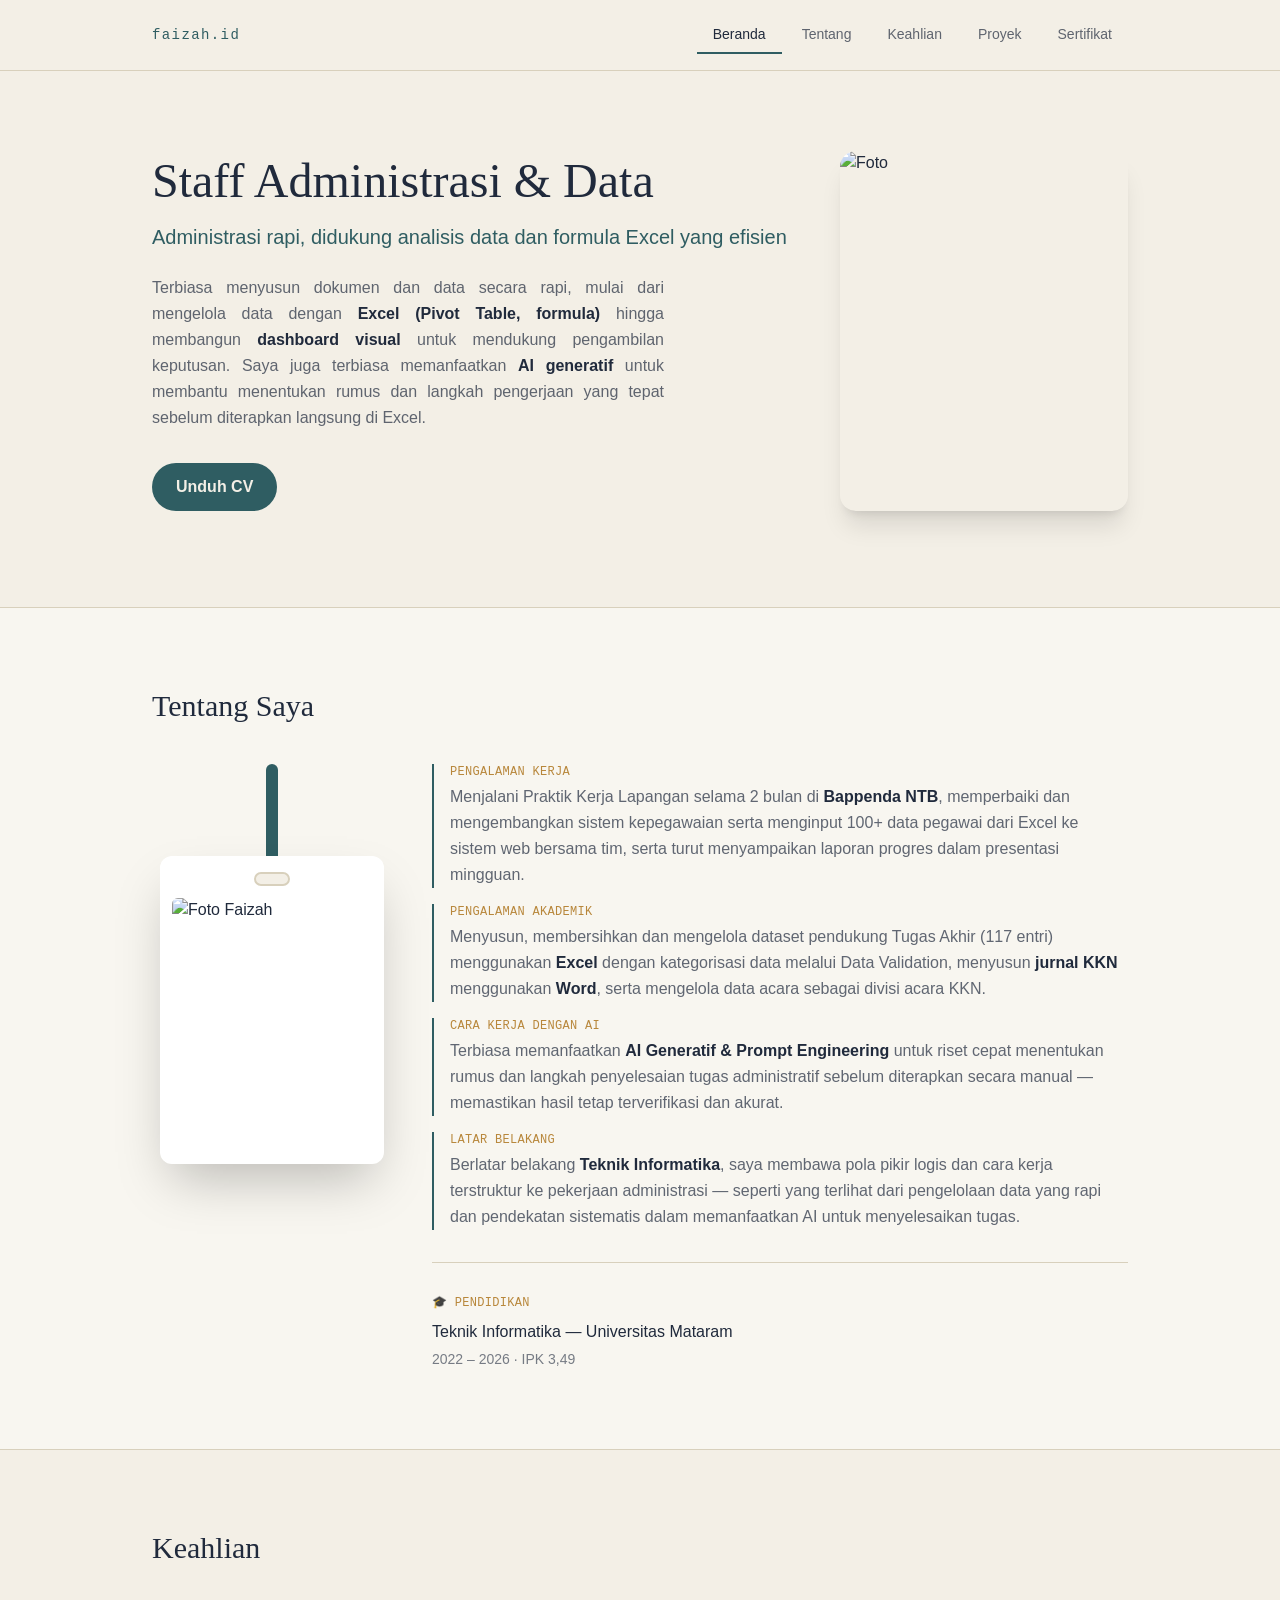
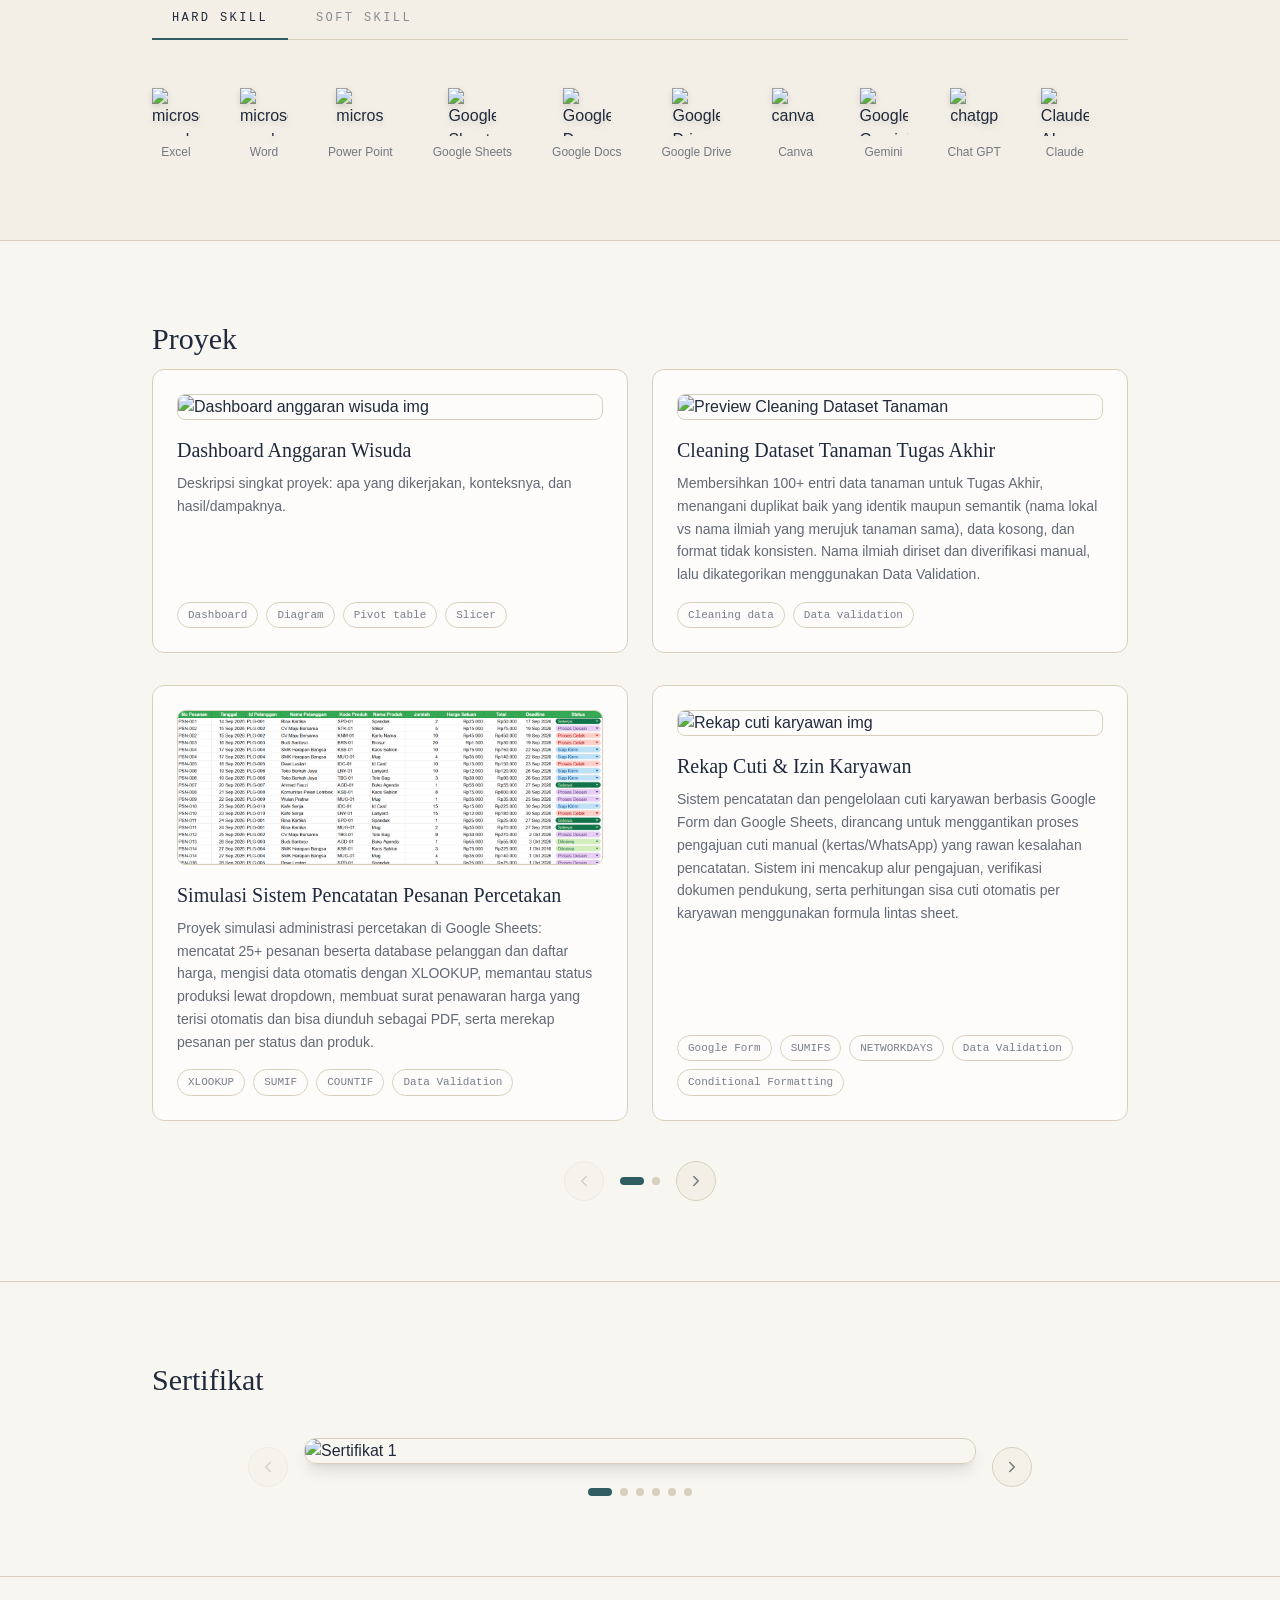
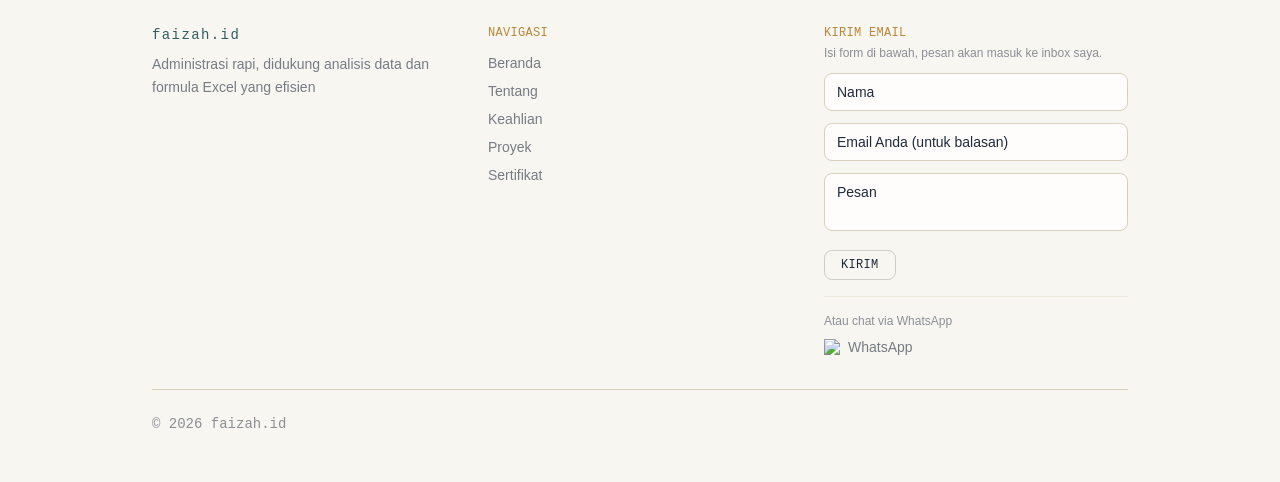
==== commit 92c3072b: "update project" ====
--- a/index.html
+++ b/index.html
@@ -33,7 +33,7 @@
               <strong class="text-ink font-semibold">Excel (Pivot Table, formula)</strong> hingga membangun <strong class="text-ink font-semibold">dashboard visual</strong> untuk mendukung pengambilan keputusan. Saya juga terbiasa
               memanfaatkan <strong class="text-ink font-semibold">AI generatif</strong> untuk membantu menentukan rumus dan langkah pengerjaan yang tepat sebelum diterapkan langsung di Excel.
             </p>
-            <a href="asset/CV_Faizah_Staf Administrasi Kearsipan.pdf" download class="inline-flex items-center gap-2 bg-folder text-paper px-6 py-3 rounded-full font-semibold hover:bg-ink transition"> Unduh CV </a>
+            <a href="asset/CV_Faizah_Admin.pdf" download class="inline-flex items-center gap-2 bg-folder text-paper px-6 py-3 rounded-full font-semibold hover:bg-ink transition"> Unduh CV </a>
           </div>
 
           <!-- Foto -->
@@ -293,6 +293,64 @@
             </div>
 
             <!-- Proyek 03 -->
+            <div class="relative bg-white/70 border border-line rounded-xl p-4 sm:p-6 hover:shadow-lg transition group h-full flex flex-col">
+              <div class="relative rounded-lg overflow-hidden border border-line mb-4">
+                <img src="img/simulasi pesanan percetakan.png" alt="Preview Simulasi Sistem Pencatatan Pesanan Percetakan" class="w-full h-auto object-cover" />
+                <div class="absolute inset-0 bg-ink/0 group-hover:bg-ink/70 transition duration-300 flex items-center justify-center gap-3 opacity-0 group-hover:opacity-100">
+                  <a
+                    href="https://docs.google.com/spreadsheets/d/16iHYoch1eUsGiHk2wLIFaDFWbuaeApaXHipecDKPG5M/edit?usp=sharing"
+                    target="_blank"
+                    rel="noopener"
+                    class="font-mono text-xs uppercase tracking-wide bg-paper text-ink px-3 py-2 rounded-full hover:bg-stamp hover:text-paper transition"
+                  >
+                    Lihat Detail
+                  </a>
+                </div>
+              </div>
+              <h3 class="font-display text-lg sm:text-xl text-ink mb-2">Simulasi Sistem Pencatatan Pesanan Percetakan</h3>
+              <p class="text-ink/70 text-sm leading-relaxed mb-4">
+                Proyek simulasi administrasi percetakan di Google Sheets: mencatat 25+ pesanan beserta database pelanggan dan daftar harga, mengisi data otomatis dengan XLOOKUP, memantau status produksi lewat dropdown, membuat surat penawaran
+                harga yang terisi otomatis dan bisa diunduh sebagai PDF, serta merekap pesanan per status dan produk.
+              </p>
+              <div class="flex flex-wrap gap-2 mt-auto">
+                <span class="font-mono text-[11px] text-ink/60 border border-line rounded-full px-2.5 py-1">XLOOKUP</span>
+                <span class="font-mono text-[11px] text-ink/60 border border-line rounded-full px-2.5 py-1">SUMIF</span>
+                <span class="font-mono text-[11px] text-ink/60 border border-line rounded-full px-2.5 py-1">COUNTIF</span>
+                <span class="font-mono text-[11px] text-ink/60 border border-line rounded-full px-2.5 py-1">Data Validation</span>
+              </div>
+            </div>
+
+            <!-- Proyek 04 -->
+            <div class="relative bg-white/70 border border-line rounded-xl p-4 sm:p-6 hover:shadow-lg transition group h-full flex flex-col">
+              <div class="relative rounded-lg overflow-hidden border border-line mb-4">
+                <img src="img/cuti karyawan.png" alt="Rekap cuti karyawan img" class="w-full h-auto object-cover" />
+                <div class="absolute inset-0 bg-ink/0 group-hover:bg-ink/70 transition duration-300 flex items-center justify-center gap-3 opacity-0 group-hover:opacity-100">
+                  <a
+                    href="https://docs.google.com/spreadsheets/d/1zW0wtCckemQgZEGk6Dw6CmnP6dt7Adti_k2T1EJnOD0/edit?usp=sharing"
+                    target="_blank"
+                    rel="noopener"
+                    class="font-mono text-xs uppercase tracking-wide bg-paper text-ink px-3 py-2 rounded-full hover:bg-stamp hover:text-paper transition"
+                  >
+                    Lihat Detail
+                  </a>
+                </div>
+              </div>
+              <h3 class="font-display text-lg sm:text-xl text-ink mb-2">Rekap Cuti & Izin Karyawan</h3>
+              <p class="text-ink/70 text-sm leading-relaxed mb-4">
+                Sistem pencatatan dan pengelolaan cuti karyawan berbasis Google Form dan Google Sheets, dirancang untuk menggantikan proses pengajuan cuti manual (kertas/WhatsApp) yang rawan kesalahan pencatatan. Sistem ini mencakup alur
+                pengajuan, verifikasi dokumen pendukung, serta perhitungan sisa cuti otomatis per karyawan menggunakan formula lintas sheet.
+              </p>
+              <div class="flex flex-wrap gap-2 mt-auto">
+                <span class="font-mono text-[11px] text-ink/60 border border-line rounded-full px-2.5 py-1">Google Form</span>
+                <span class="font-mono text-[11px] text-ink/60 border border-line rounded-full px-2.5 py-1">SUMIFS</span>
+                <span class="font-mono text-[11px] text-ink/60 border border-line rounded-full px-2.5 py-1">NETWORKDAYS</span>
+                <span class="font-mono text-[11px] text-ink/60 border border-line rounded-full px-2.5 py-1">Data Validation</span>
+                <span class="font-mono text-[11px] text-ink/60 border border-line rounded-full px-2.5 py-1">Conditional Formatting</span>
+              </div>
+            </div>
+
+
+            <!-- Proyek 05 -->
             <div class="relative bg-white/70 border border-line rounded-xl p-4 sm:p-6 hover:shadow-lg transition group h-full flex flex-col">
               <div class="relative rounded-lg overflow-hidden border border-line mb-4">
                 <img src="img/reimbursement-preview.png" alt="Preview Database Reimbursement Karyawan" class="w-full h-auto object-cover" />
@@ -325,35 +383,6 @@
                 <span class="font-mono text-[11px] text-ink/60 border border-line rounded-full px-2.5 py-1">DROPDOWN</span>
               </div>
             </div>
-
-            <!-- Proyek 04 -->
-            <div class="relative bg-white/70 border border-line rounded-xl p-4 sm:p-6 hover:shadow-lg transition group h-full flex flex-col">
-              <div class="relative rounded-lg overflow-hidden border border-line mb-4">
-                <img src="img/cuti karyawan.png" alt="Rekap cuti karyawan img" class="w-full h-auto object-cover" />
-                <div class="absolute inset-0 bg-ink/0 group-hover:bg-ink/70 transition duration-300 flex items-center justify-center gap-3 opacity-0 group-hover:opacity-100">
-                  <a
-                    href="https://docs.google.com/spreadsheets/d/1zW0wtCckemQgZEGk6Dw6CmnP6dt7Adti_k2T1EJnOD0/edit?usp=sharing"
-                    target="_blank"
-                    rel="noopener"
-                    class="font-mono text-xs uppercase tracking-wide bg-paper text-ink px-3 py-2 rounded-full hover:bg-stamp hover:text-paper transition"
-                  >
-                    Lihat Detail
-                  </a>
-                </div>
-              </div>
-              <h3 class="font-display text-lg sm:text-xl text-ink mb-2">Rekap Cuti & Izin Karyawan</h3>
-              <p class="text-ink/70 text-sm leading-relaxed mb-4">
-                Sistem pencatatan dan pengelolaan cuti karyawan berbasis Google Form dan Google Sheets, dirancang untuk menggantikan proses pengajuan cuti manual (kertas/WhatsApp) yang rawan kesalahan pencatatan. Sistem ini mencakup alur
-                pengajuan, verifikasi dokumen pendukung, serta perhitungan sisa cuti otomatis per karyawan menggunakan formula lintas sheet.
-              </p>
-              <div class="flex flex-wrap gap-2 mt-auto">
-                <span class="font-mono text-[11px] text-ink/60 border border-line rounded-full px-2.5 py-1">Google Form</span>
-                <span class="font-mono text-[11px] text-ink/60 border border-line rounded-full px-2.5 py-1">SUMIFS</span>
-                <span class="font-mono text-[11px] text-ink/60 border border-line rounded-full px-2.5 py-1">NETWORKDAYS</span>
-                <span class="font-mono text-[11px] text-ink/60 border border-line rounded-full px-2.5 py-1">Data Validation</span>
-                <span class="font-mono text-[11px] text-ink/60 border border-line rounded-full px-2.5 py-1">Conditional Formatting</span>
-              </div>
-            </div>
           </div>
 
           <!-- Pagination Proyek (otomatis muncul kalau proyek > 4) -->
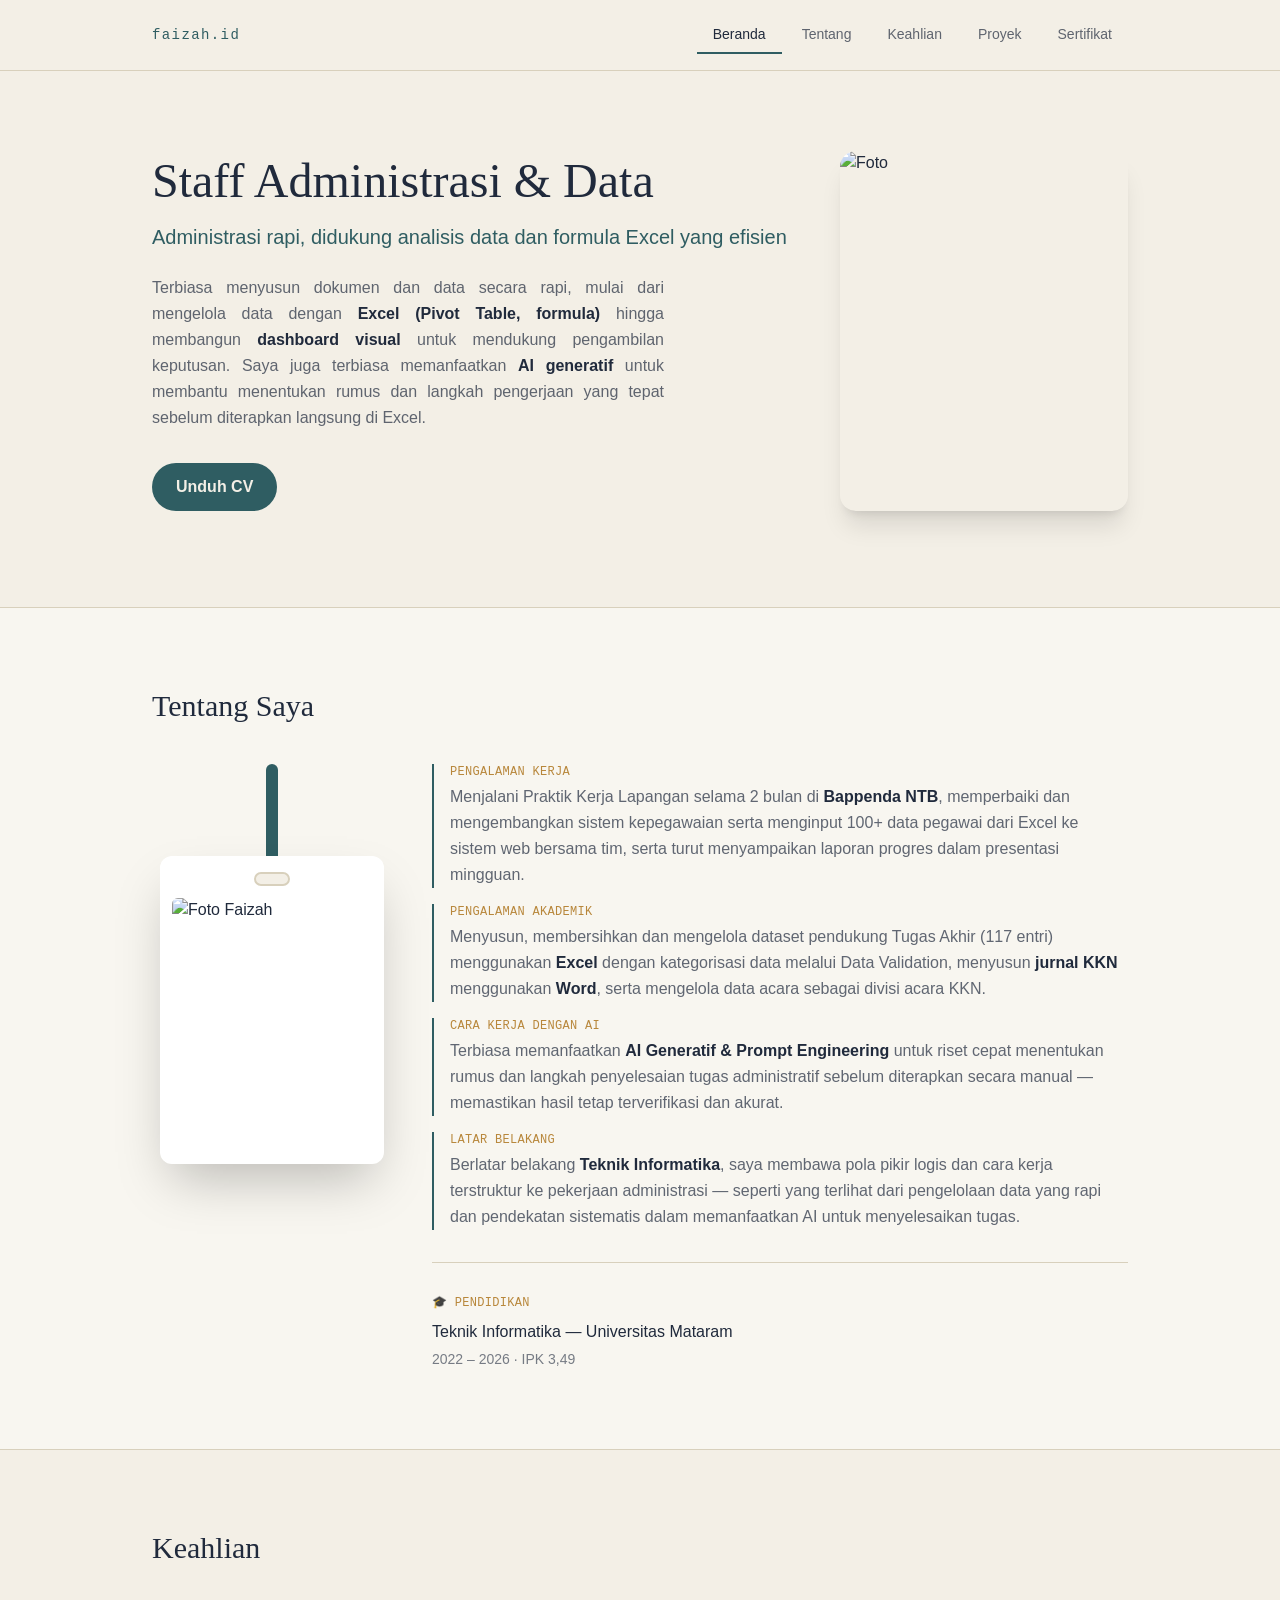
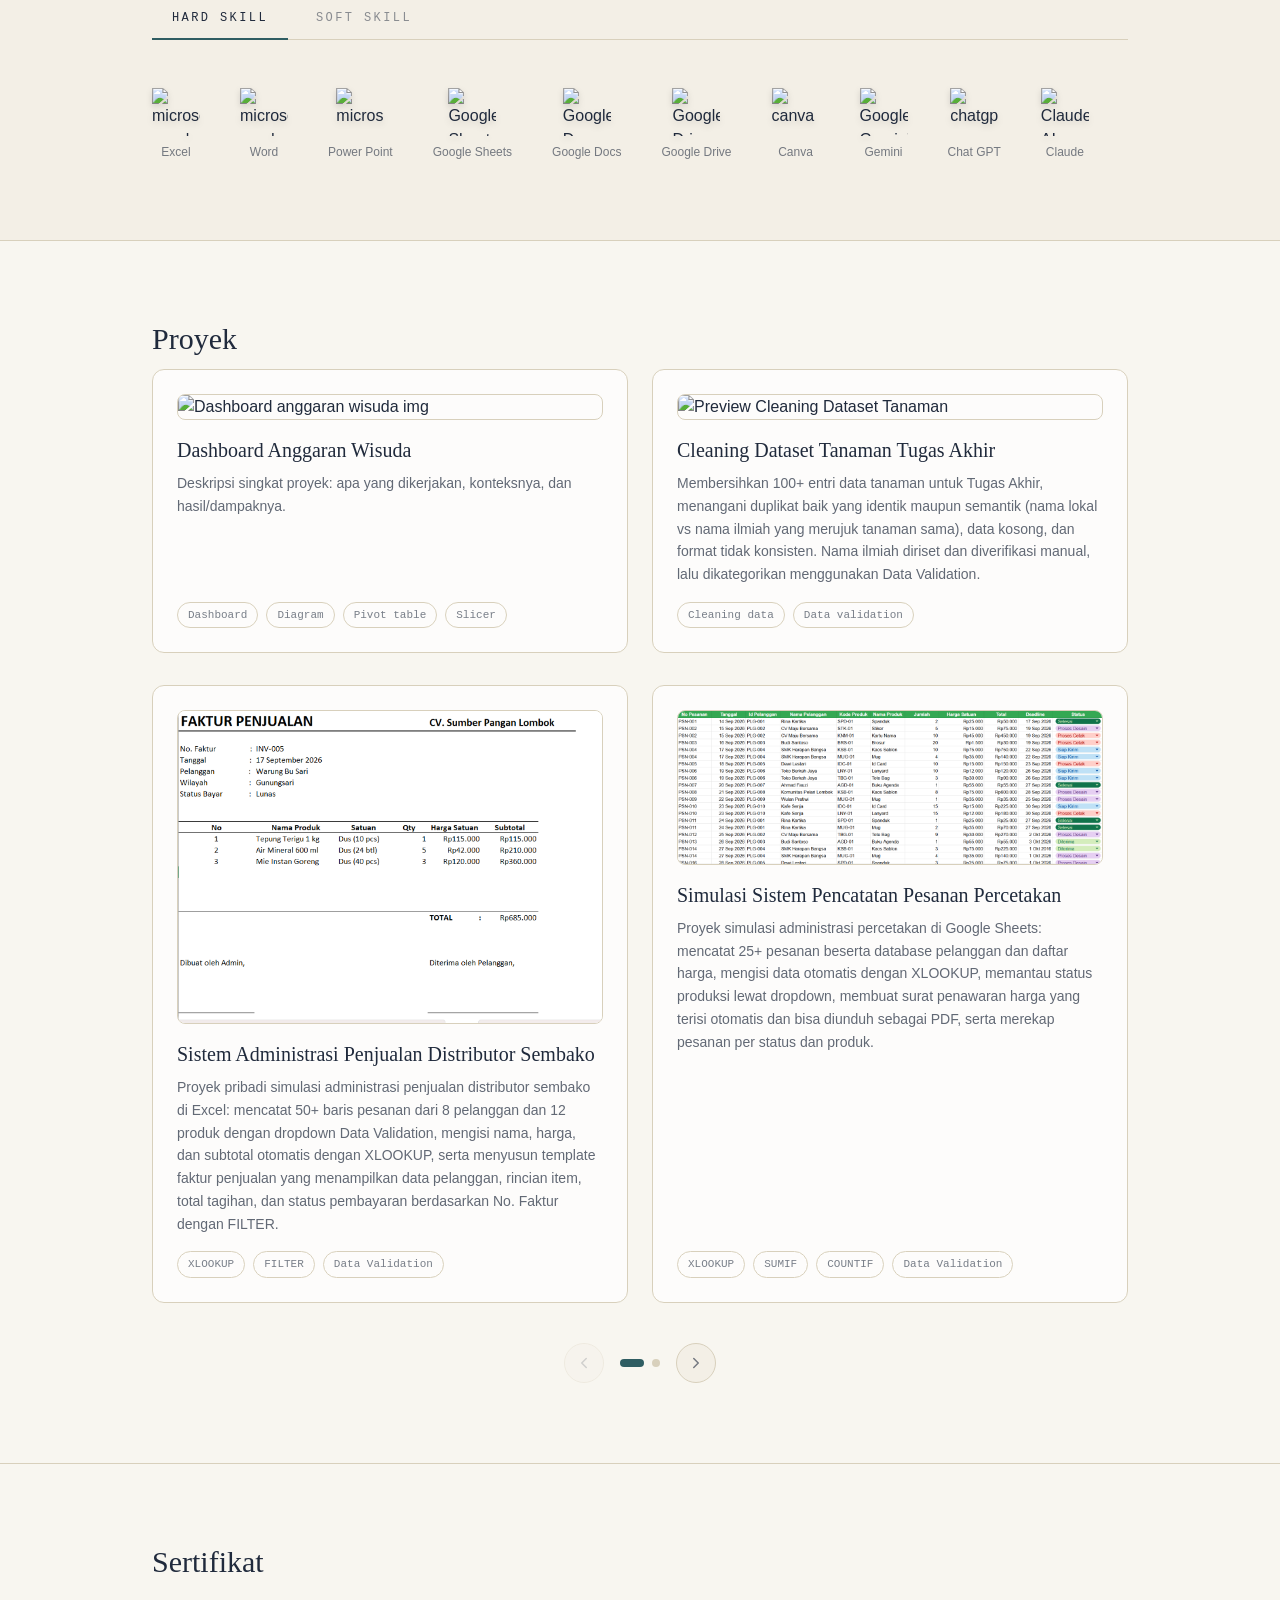
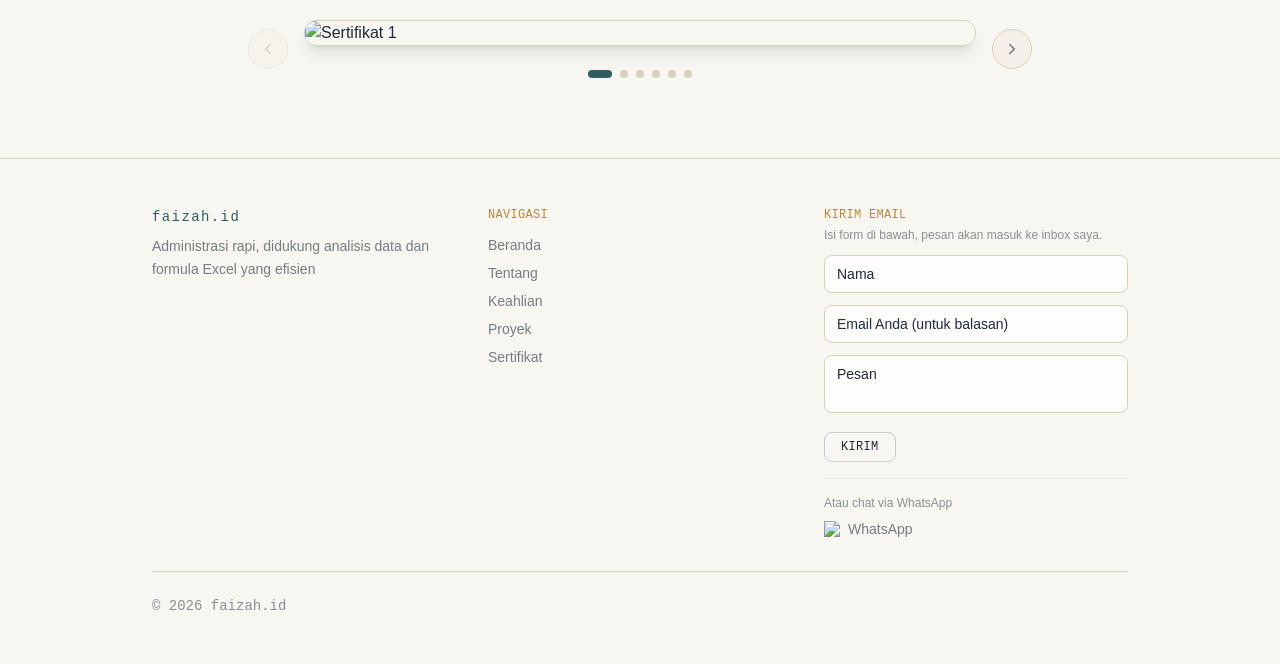
==== commit fb5cb299: "add project" ====
--- a/index.html
+++ b/index.html
@@ -295,6 +295,33 @@
             <!-- Proyek 03 -->
             <div class="relative bg-white/70 border border-line rounded-xl p-4 sm:p-6 hover:shadow-lg transition group h-full flex flex-col">
               <div class="relative rounded-lg overflow-hidden border border-line mb-4">
+                <img src="img/penjualan.png" alt="Preview Sistem Administrasi Penjualan Distributor Sembako" class="w-full h-auto object-cover" />
+                <div class="absolute inset-0 bg-ink/0 group-hover:bg-ink/70 transition duration-300 flex items-center justify-center gap-3 opacity-0 group-hover:opacity-100">
+                  <a
+                    href="https://docs.google.com/spreadsheets/d/1CwvN22mSrf-4wybUTgIpGG31NEArLyia/edit?usp=sharing&ouid=101377189574566930916&rtpof=true&sd=true"
+                    target="_blank"
+                    rel="noopener"
+                    class="font-mono text-xs uppercase tracking-wide bg-paper text-ink px-3 py-2 rounded-full hover:bg-stamp hover:text-paper transition"
+                  >
+                    Lihat Detail
+                  </a>
+                </div>
+              </div>
+              <h3 class="font-display text-lg sm:text-xl text-ink mb-2">Sistem Administrasi Penjualan Distributor Sembako</h3>
+              <p class="text-ink/70 text-sm leading-relaxed mb-4">
+                Proyek pribadi simulasi administrasi penjualan distributor sembako di Excel: mencatat 50+ baris pesanan dari 8 pelanggan dan 12 produk dengan dropdown Data Validation, mengisi nama, harga, dan subtotal otomatis dengan XLOOKUP,
+                serta menyusun template faktur penjualan yang menampilkan data pelanggan, rincian item, total tagihan, dan status pembayaran berdasarkan No. Faktur dengan FILTER.
+              </p>
+              <div class="flex flex-wrap gap-2 mt-auto">
+                <span class="font-mono text-[11px] text-ink/60 border border-line rounded-full px-2.5 py-1">XLOOKUP</span>
+                <span class="font-mono text-[11px] text-ink/60 border border-line rounded-full px-2.5 py-1">FILTER</span>
+                <span class="font-mono text-[11px] text-ink/60 border border-line rounded-full px-2.5 py-1">Data Validation</span>
+              </div>
+            </div>
+
+            <!-- Proyek 04 -->
+            <div class="relative bg-white/70 border border-line rounded-xl p-4 sm:p-6 hover:shadow-lg transition group h-full flex flex-col">
+              <div class="relative rounded-lg overflow-hidden border border-line mb-4">
                 <img src="img/simulasi pesanan percetakan.png" alt="Preview Simulasi Sistem Pencatatan Pesanan Percetakan" class="w-full h-auto object-cover" />
                 <div class="absolute inset-0 bg-ink/0 group-hover:bg-ink/70 transition duration-300 flex items-center justify-center gap-3 opacity-0 group-hover:opacity-100">
                   <a
@@ -320,7 +347,7 @@
               </div>
             </div>
 
-            <!-- Proyek 04 -->
+            <!-- Proyek 05 -->
             <div class="relative bg-white/70 border border-line rounded-xl p-4 sm:p-6 hover:shadow-lg transition group h-full flex flex-col">
               <div class="relative rounded-lg overflow-hidden border border-line mb-4">
                 <img src="img/cuti karyawan.png" alt="Rekap cuti karyawan img" class="w-full h-auto object-cover" />
@@ -349,8 +376,7 @@
               </div>
             </div>
 
-
-            <!-- Proyek 05 -->
+            <!-- Proyek 06 -->
             <div class="relative bg-white/70 border border-line rounded-xl p-4 sm:p-6 hover:shadow-lg transition group h-full flex flex-col">
               <div class="relative rounded-lg overflow-hidden border border-line mb-4">
                 <img src="img/reimbursement-preview.png" alt="Preview Database Reimbursement Karyawan" class="w-full h-auto object-cover" />
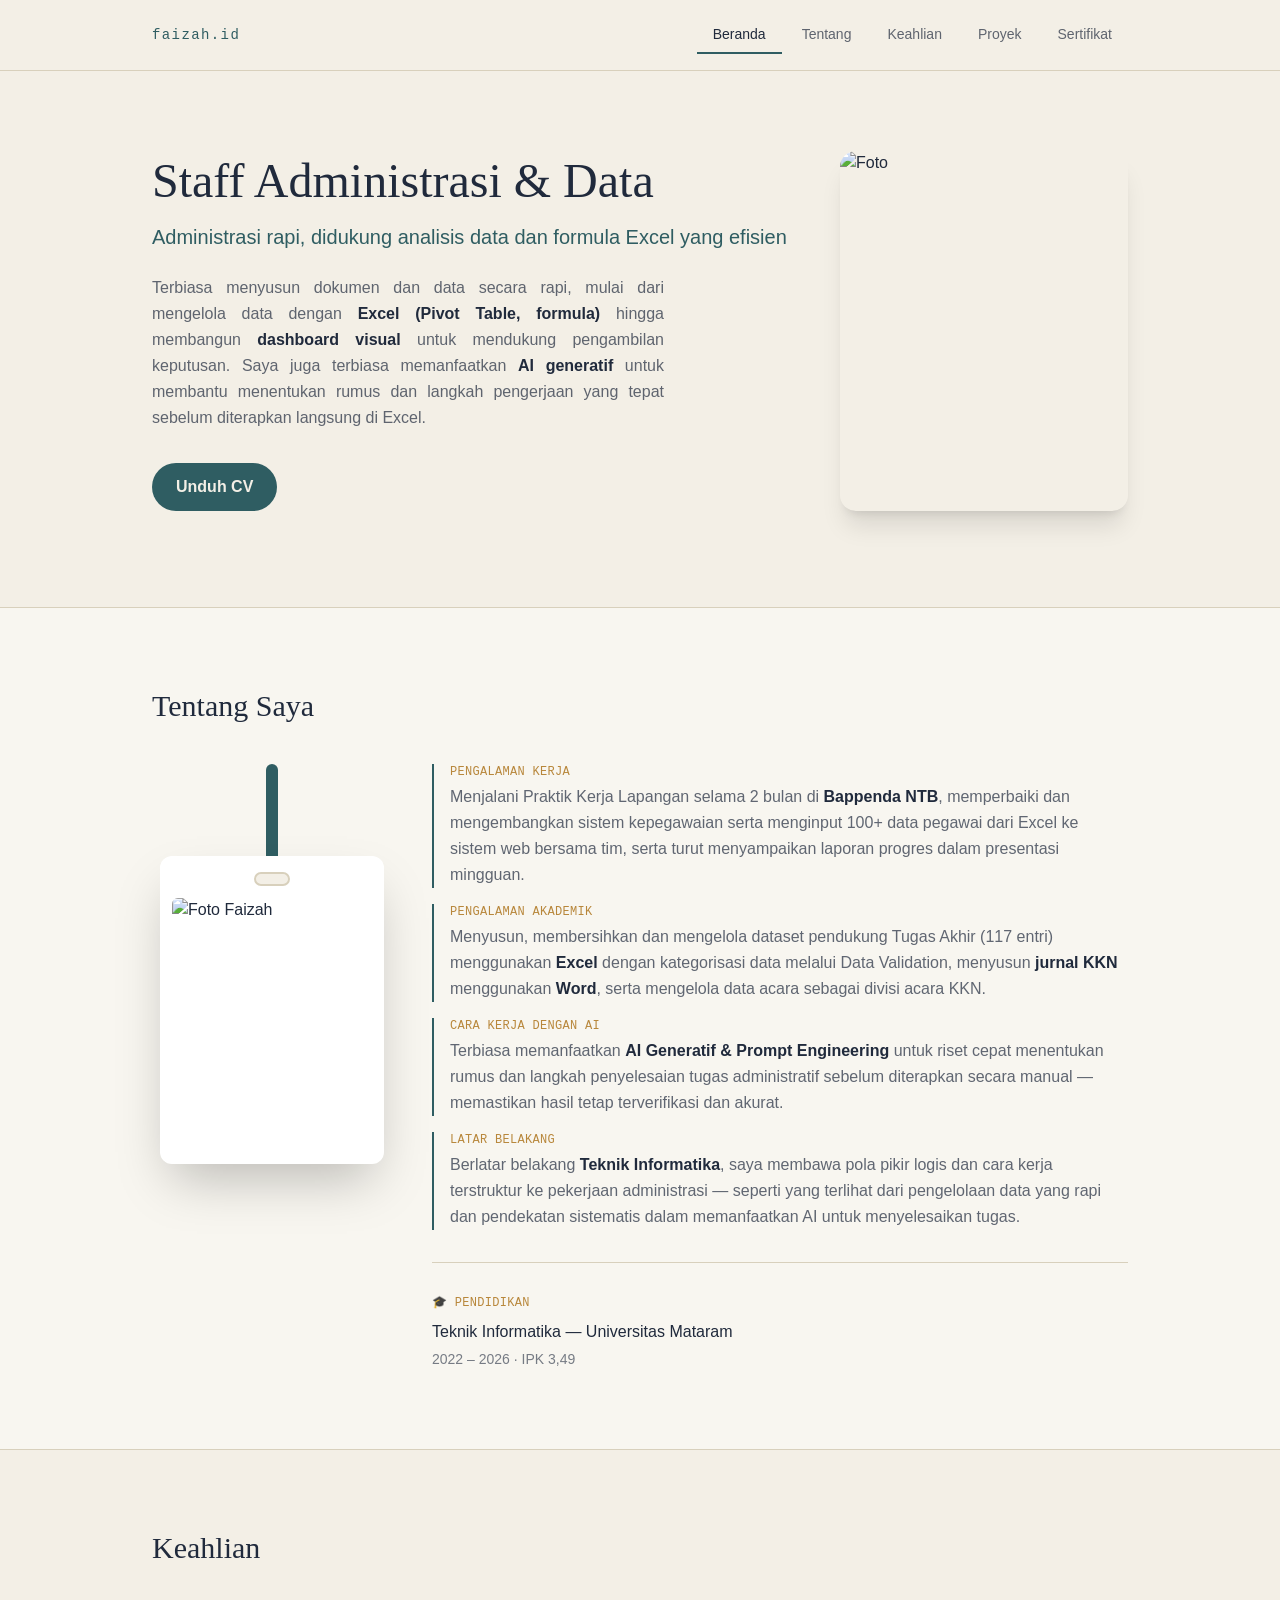
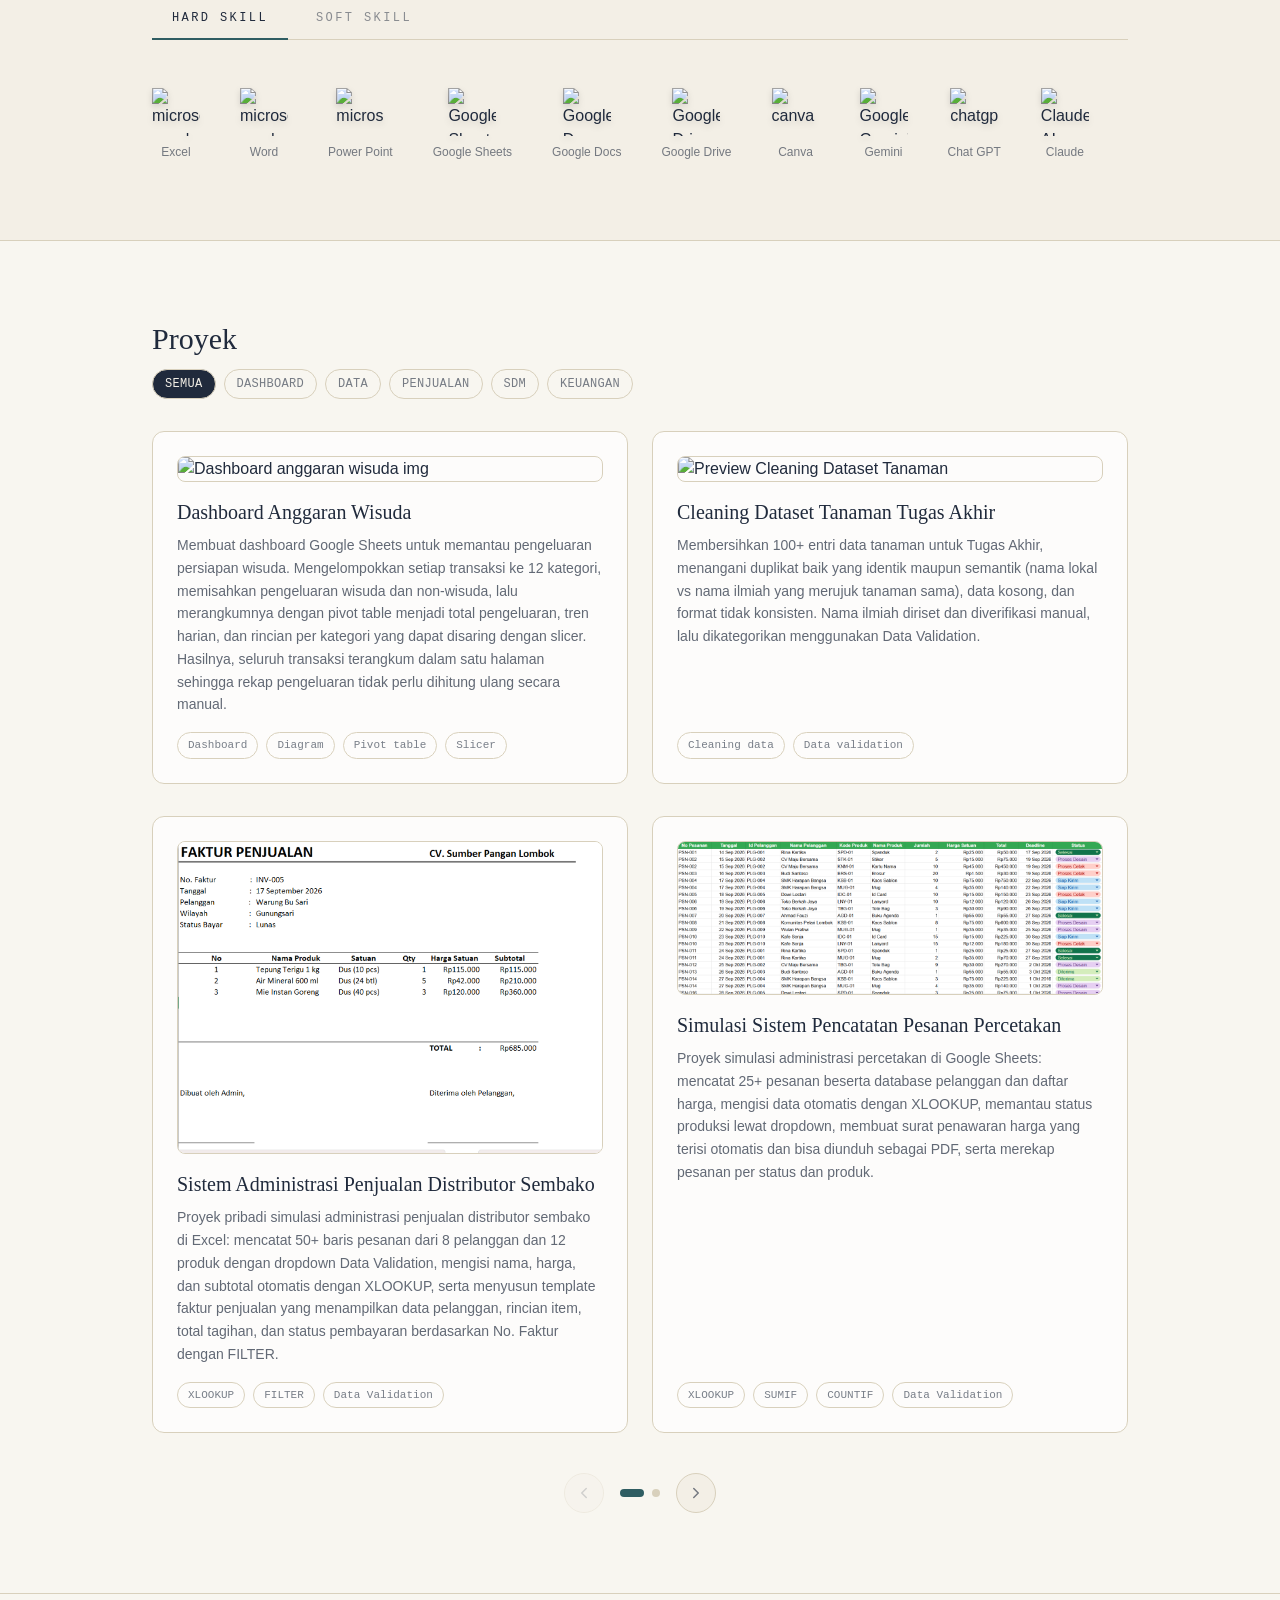
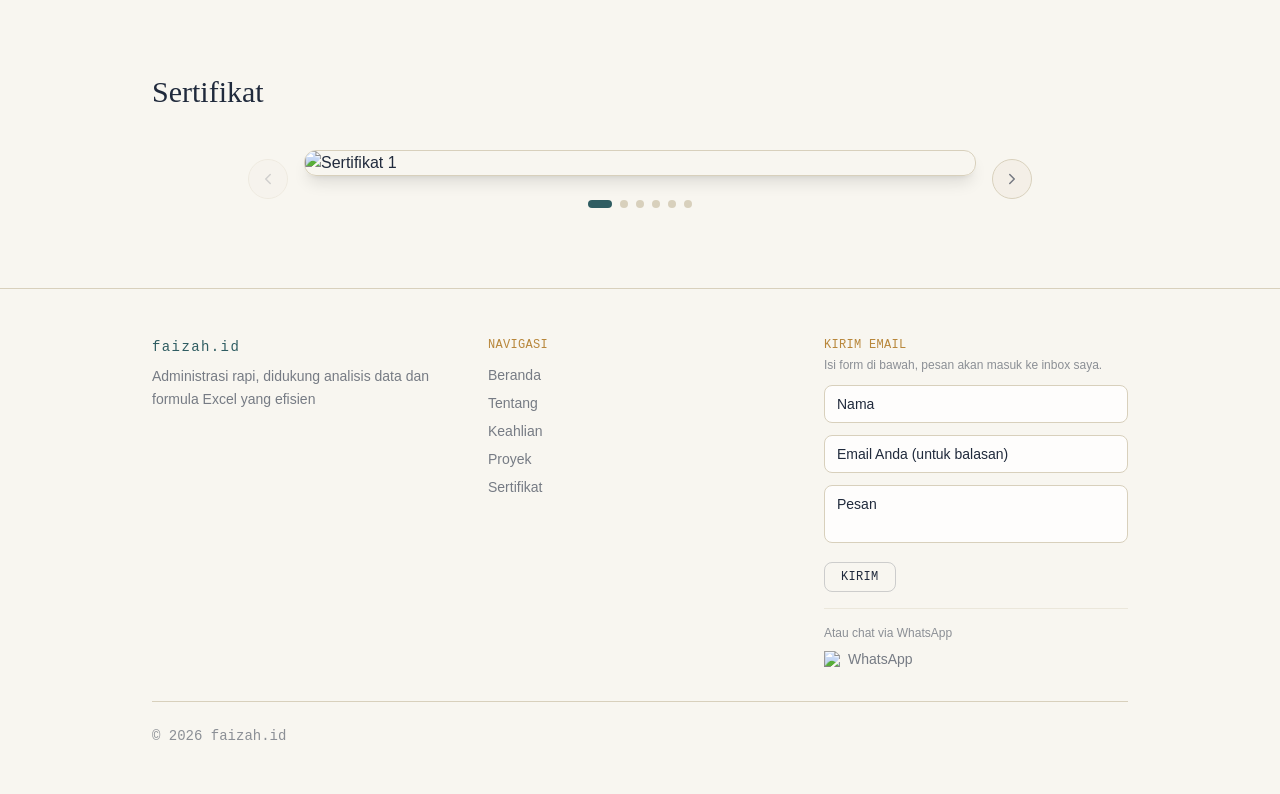
==== commit 45292802: "update" ====
--- a/index.html
+++ b/index.html
@@ -240,9 +240,25 @@
         <div class="max-w-5xl mx-auto px-6 py-20">
           <h2 class="font-display text-3xl text-ink mb-3">Proyek</h2>
 
+          <!-- Filter -->
+          <div id="proyek-filter" class="flex flex-wrap gap-2 mb-8">
+          <button type="button" data-filter="semua" aria-pressed="true"
+            class="filter-btn font-mono text-xs uppercase tracking-wide border border-line rounded-full px-3 py-1.5 transition">Semua</button>
+          <button type="button" data-filter="dashboard" aria-pressed="false"
+            class="filter-btn font-mono text-xs uppercase tracking-wide border border-line rounded-full px-3 py-1.5 transition">Dashboard</button>
+          <button type="button" data-filter="data" aria-pressed="false"
+            class="filter-btn font-mono text-xs uppercase tracking-wide border border-line rounded-full px-3 py-1.5 transition">Data</button>
+          <button type="button" data-filter="penjualan" aria-pressed="false"
+            class="filter-btn font-mono text-xs uppercase tracking-wide border border-line rounded-full px-3 py-1.5 transition">Penjualan</button>
+          <button type="button" data-filter="sdm" aria-pressed="false"
+            class="filter-btn font-mono text-xs uppercase tracking-wide border border-line rounded-full px-3 py-1.5 transition">SDM</button>
+          <button type="button" data-filter="keuangan" aria-pressed="false"
+            class="filter-btn font-mono text-xs uppercase tracking-wide border border-line rounded-full px-3 py-1.5 transition">Keuangan</button>
+        </div>
+
           <div id="proyek-track" class="grid grid-cols-1 sm:grid-cols-2 gap-y-8 gap-x-6 items-stretch">
             <!-- Proyek 01 -->
-            <div class="relative bg-white/70 border border-line rounded-xl p-4 sm:p-6 hover:shadow-lg transition group h-full flex flex-col">
+            <div data-kategori="dashboard keuangan" class="relative bg-white/70 border border-line rounded-xl p-4 sm:p-6 hover:shadow-lg transition group h-full flex flex-col">
               <div class="relative rounded-lg overflow-hidden border border-line mb-4">
                 <img src="img/Dashboard anggaran wisuda.png" alt="Dashboard anggaran wisuda img" class="w-full h-auto object-cover" />
                 <div class="absolute inset-0 bg-ink/0 group-hover:bg-ink/70 transition duration-300 flex items-center justify-center gap-3 opacity-0 group-hover:opacity-100">
@@ -257,7 +273,10 @@
                 </div>
               </div>
               <h3 class="font-display text-lg sm:text-xl text-ink mb-2">Dashboard Anggaran Wisuda</h3>
-              <p class="text-ink/70 text-sm leading-relaxed mb-4">Deskripsi singkat proyek: apa yang dikerjakan, konteksnya, dan hasil/dampaknya.</p>
+              <p class="text-ink/70 text-sm leading-relaxed mb-4">
+                Membuat dashboard Google Sheets untuk memantau pengeluaran persiapan wisuda. Mengelompokkan setiap transaksi ke 12 kategori, memisahkan pengeluaran wisuda dan non-wisuda, lalu merangkumnya dengan pivot table menjadi total
+                pengeluaran, tren harian, dan rincian per kategori yang dapat disaring dengan slicer. Hasilnya, seluruh transaksi terangkum dalam satu halaman sehingga rekap pengeluaran tidak perlu dihitung ulang secara manual.
+              </p>
               <div class="flex flex-wrap gap-2 mt-auto">
                 <span class="font-mono text-[11px] text-ink/60 border border-line rounded-full px-2.5 py-1">Dashboard</span>
                 <span class="font-mono text-[11px] text-ink/60 border border-line rounded-full px-2.5 py-1">Diagram</span>
@@ -267,7 +286,7 @@
             </div>
 
             <!-- Proyek 02 -->
-            <div class="relative bg-white/70 border border-line rounded-xl p-4 sm:p-6 hover:shadow-lg transition group h-full flex flex-col">
+            <div data-kategori="data" class="relative bg-white/70 border border-line rounded-xl p-4 sm:p-6 hover:shadow-lg transition group h-full flex flex-col">
               <div class="relative rounded-lg overflow-hidden border border-line mb-4">
                 <img src="img/dataset ta.png" alt="Preview Cleaning Dataset Tanaman" class="w-full h-auto object-cover" />
                 <div class="absolute inset-0 bg-ink/0 group-hover:bg-ink/70 transition duration-300 flex items-center justify-center gap-3 opacity-0 group-hover:opacity-100">
@@ -293,7 +312,7 @@
             </div>
 
             <!-- Proyek 03 -->
-            <div class="relative bg-white/70 border border-line rounded-xl p-4 sm:p-6 hover:shadow-lg transition group h-full flex flex-col">
+            <div data-kategori="penjualan" class="relative bg-white/70 border border-line rounded-xl p-4 sm:p-6 hover:shadow-lg transition group h-full flex flex-col">
               <div class="relative rounded-lg overflow-hidden border border-line mb-4">
                 <img src="img/penjualan.png" alt="Preview Sistem Administrasi Penjualan Distributor Sembako" class="w-full h-auto object-cover" />
                 <div class="absolute inset-0 bg-ink/0 group-hover:bg-ink/70 transition duration-300 flex items-center justify-center gap-3 opacity-0 group-hover:opacity-100">
@@ -320,7 +339,7 @@
             </div>
 
             <!-- Proyek 04 -->
-            <div class="relative bg-white/70 border border-line rounded-xl p-4 sm:p-6 hover:shadow-lg transition group h-full flex flex-col">
+            <div data-kategori="penjualan" class="relative bg-white/70 border border-line rounded-xl p-4 sm:p-6 hover:shadow-lg transition group h-full flex flex-col">
               <div class="relative rounded-lg overflow-hidden border border-line mb-4">
                 <img src="img/simulasi pesanan percetakan.png" alt="Preview Simulasi Sistem Pencatatan Pesanan Percetakan" class="w-full h-auto object-cover" />
                 <div class="absolute inset-0 bg-ink/0 group-hover:bg-ink/70 transition duration-300 flex items-center justify-center gap-3 opacity-0 group-hover:opacity-100">
@@ -348,7 +367,7 @@
             </div>
 
             <!-- Proyek 05 -->
-            <div class="relative bg-white/70 border border-line rounded-xl p-4 sm:p-6 hover:shadow-lg transition group h-full flex flex-col">
+            <div data-kategori="sdm" class="relative bg-white/70 border border-line rounded-xl p-4 sm:p-6 hover:shadow-lg transition group h-full flex flex-col">
               <div class="relative rounded-lg overflow-hidden border border-line mb-4">
                 <img src="img/cuti karyawan.png" alt="Rekap cuti karyawan img" class="w-full h-auto object-cover" />
                 <div class="absolute inset-0 bg-ink/0 group-hover:bg-ink/70 transition duration-300 flex items-center justify-center gap-3 opacity-0 group-hover:opacity-100">
@@ -377,7 +396,7 @@
             </div>
 
             <!-- Proyek 06 -->
-            <div class="relative bg-white/70 border border-line rounded-xl p-4 sm:p-6 hover:shadow-lg transition group h-full flex flex-col">
+            <div data-kategori="keuangan" class="relative bg-white/70 border border-line rounded-xl p-4 sm:p-6 hover:shadow-lg transition group h-full flex flex-col">
               <div class="relative rounded-lg overflow-hidden border border-line mb-4">
                 <img src="img/reimbursement-preview.png" alt="Preview Database Reimbursement Karyawan" class="w-full h-auto object-cover" />
                 <div class="absolute inset-0 bg-ink/0 group-hover:bg-ink/70 transition duration-300 flex items-center justify-center gap-3 opacity-0 group-hover:opacity-100">
@@ -704,64 +723,88 @@
 
       (function () {
         const perPage = 4;
-        const track = document.getElementById("proyek-track");
-        const items = Array.from(track.children);
-        const total = items.length;
-
-        // Kalau proyek 4 atau kurang, tidak perlu pagination sama sekali
-        if (total <= perPage) return;
-
-        const pageCount = Math.ceil(total / perPage);
+        const idleClasses = ['text-ink/60'];
+        const activeClasses = ['bg-ink', 'text-paper', 'border-ink'];
+
+        const track = document.getElementById('proyek-track');
+        const cards = Array.from(track.querySelectorAll(':scope > [data-kategori]'));
+        const filterBtns = document.querySelectorAll('#proyek-filter .filter-btn');
+
+        const pagination = document.getElementById('proyek-pagination');
+        const prevBtn = document.getElementById('proyek-prev');
+        const nextBtn = document.getElementById('proyek-next');
+        const dotsContainer = document.getElementById('proyek-dots');
+
+        let filter = 'semua';
         let current = 1;
 
-        const pagination = document.getElementById("proyek-pagination");
-        const prevBtn = document.getElementById("proyek-prev");
-        const nextBtn = document.getElementById("proyek-next");
-        const dotsContainer = document.getElementById("proyek-dots");
-
-        pagination.classList.remove("hidden");
-        pagination.classList.add("flex");
-
-        for (let i = 1; i <= pageCount; i++) {
-          const dot = document.createElement("button");
-          dot.type = "button";
-          dot.setAttribute("aria-label", "Ke halaman proyek " + i);
-          dot.className = "proyek-dot w-2 h-2 rounded-full bg-line transition";
-          dot.addEventListener("click", () => {
-            current = i;
-            render();
+        function getFiltered() {
+          return cards.filter((card) => filter === 'semua' || card.dataset.kategori.split(' ').includes(filter));
+        }
+
+        function renderFilterButtons() {
+          filterBtns.forEach((b) => {
+            const on = b.dataset.filter === filter;
+            b.setAttribute('aria-pressed', on);
+            b.classList.remove(...activeClasses, ...idleClasses);
+            b.classList.add(...(on ? activeClasses : idleClasses));
           });
-          dotsContainer.appendChild(dot);
         }
-        const dots = document.querySelectorAll(".proyek-dot");
 
         function render() {
-          items.forEach((item, idx) => {
-            const page = Math.floor(idx / perPage) + 1;
-            item.classList.toggle("hidden", page !== current);
-          });
-          dots.forEach((d, i) => {
-            d.classList.toggle("bg-folder", i + 1 === current);
-            d.classList.toggle("w-6", i + 1 === current);
-            d.classList.toggle("bg-line", i + 1 !== current);
-          });
+          const filtered = getFiltered();
+          const pageCount = Math.max(1, Math.ceil(filtered.length / perPage));
+          if (current > pageCount) current = pageCount;
+
+          const start = (current - 1) * perPage;
+          const visible = new Set(filtered.slice(start, start + perPage));
+          cards.forEach((card) => card.classList.toggle('hidden', !visible.has(card)));
+
+          // Pagination hanya muncul kalau hasil filter lebih dari 1 halaman
+          const showPagination = filtered.length > perPage;
+          pagination.classList.toggle('hidden', !showPagination);
+          pagination.classList.toggle('flex', showPagination);
+
+          // Titik indikator dibuat ulang sesuai jumlah halaman
+          dotsContainer.innerHTML = '';
+          for (let i = 1; i <= pageCount; i++) {
+            const dot = document.createElement('button');
+            dot.type = 'button';
+            dot.setAttribute('aria-label', 'Ke halaman proyek ' + i);
+            dot.className = 'proyek-dot h-2 rounded-full transition ' + (i === current ? 'bg-folder w-6' : 'bg-line w-2');
+            dot.addEventListener('click', () => {
+              current = i;
+              render();
+            });
+            dotsContainer.appendChild(dot);
+          }
+
           prevBtn.disabled = current === 1;
           nextBtn.disabled = current === pageCount;
         }
 
-        prevBtn.addEventListener("click", () => {
+        filterBtns.forEach((btn) => {
+          btn.addEventListener('click', () => {
+            filter = btn.dataset.filter;
+            current = 1; // balik ke halaman 1 setiap ganti filter
+            renderFilterButtons();
+            render();
+          });
+        });
+
+        prevBtn.addEventListener('click', () => {
           if (current > 1) {
             current--;
             render();
           }
         });
-        nextBtn.addEventListener("click", () => {
-          if (current < pageCount) {
-            current++;
-            render();
-          }
+
+        nextBtn.addEventListener('click', () => {
+          current++;
+          render();
         });
 
+        renderFilterButtons();
         render();
       })();
 
@@ -795,6 +838,9 @@
         window.addEventListener("scroll", setActiveLink);
         window.addEventListener("load", setActiveLink);
       })();
+
+      
+
     </script>
   </body>
 </html>
--- a/output.css
+++ b/output.css
@@ -199,6 +199,9 @@
   }
 }
 @layer utilities {
+  .visible {
+    visibility: visible;
+  }
   .absolute {
     position: absolute;
   }
@@ -489,6 +492,9 @@
   .border-folder {
     border-color: var(--color-folder);
   }
+  .border-ink {
+    border-color: var(--color-ink);
+  }
   .border-ink\/20 {
     border-color: color-mix(in srgb, #202A3C 20%, transparent);
     @supports (color: color-mix(in lab, red, red)) {
@@ -509,6 +515,9 @@
   }
   .bg-folder {
     background-color: var(--color-folder);
+  }
+  .bg-ink {
+    background-color: var(--color-ink);
   }
   .bg-ink\/0 {
     background-color: color-mix(in srgb, #202A3C 0%, transparent);
@@ -736,6 +745,9 @@
   .drop-shadow-md {
     --tw-drop-shadow-size: drop-shadow(0 3px 3px var(--tw-drop-shadow-color, rgb(0 0 0 / 0.12)));
     --tw-drop-shadow: drop-shadow(var(--drop-shadow-md));
+    filter: var(--tw-blur,) var(--tw-brightness,) var(--tw-contrast,) var(--tw-grayscale,) var(--tw-hue-rotate,) var(--tw-invert,) var(--tw-saturate,) var(--tw-sepia,) var(--tw-drop-shadow,);
+  }
+  .filter {
     filter: var(--tw-blur,) var(--tw-brightness,) var(--tw-contrast,) var(--tw-grayscale,) var(--tw-hue-rotate,) var(--tw-invert,) var(--tw-saturate,) var(--tw-sepia,) var(--tw-drop-shadow,);
   }
   .backdrop-blur {
